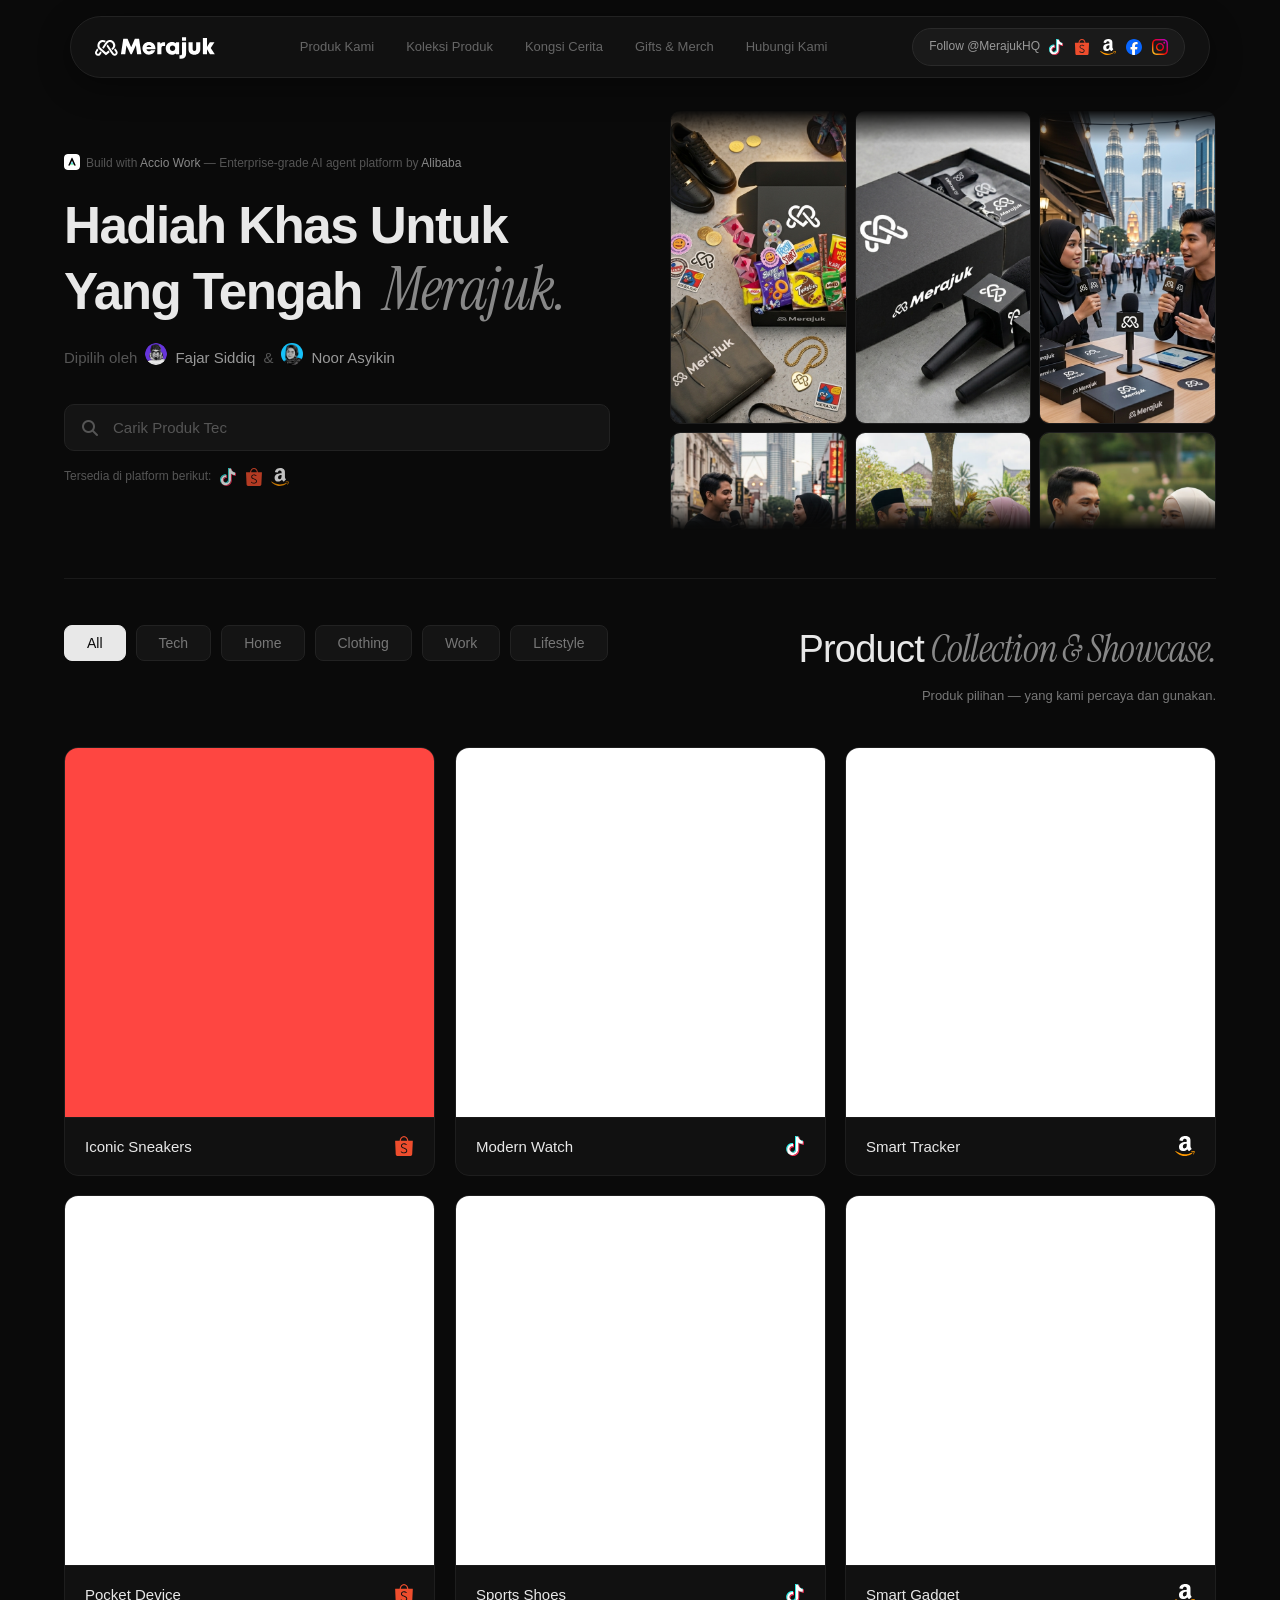
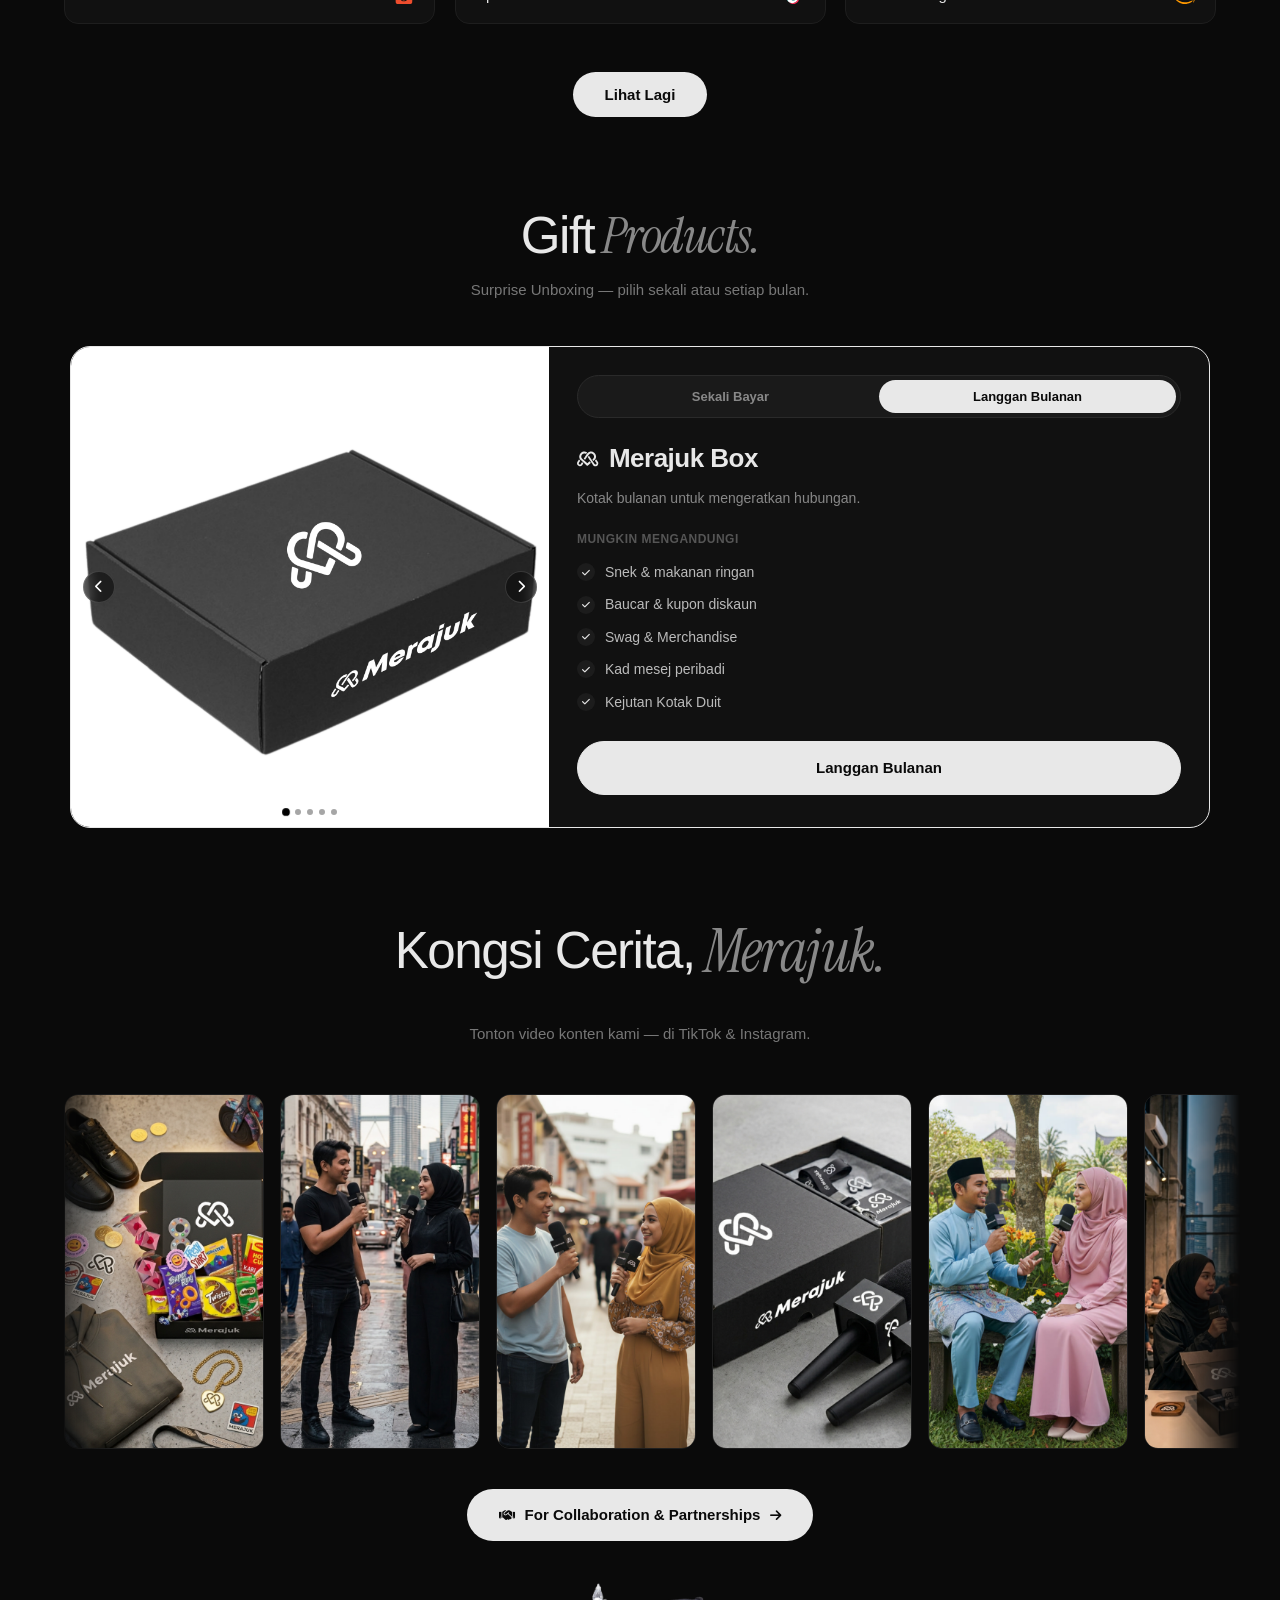
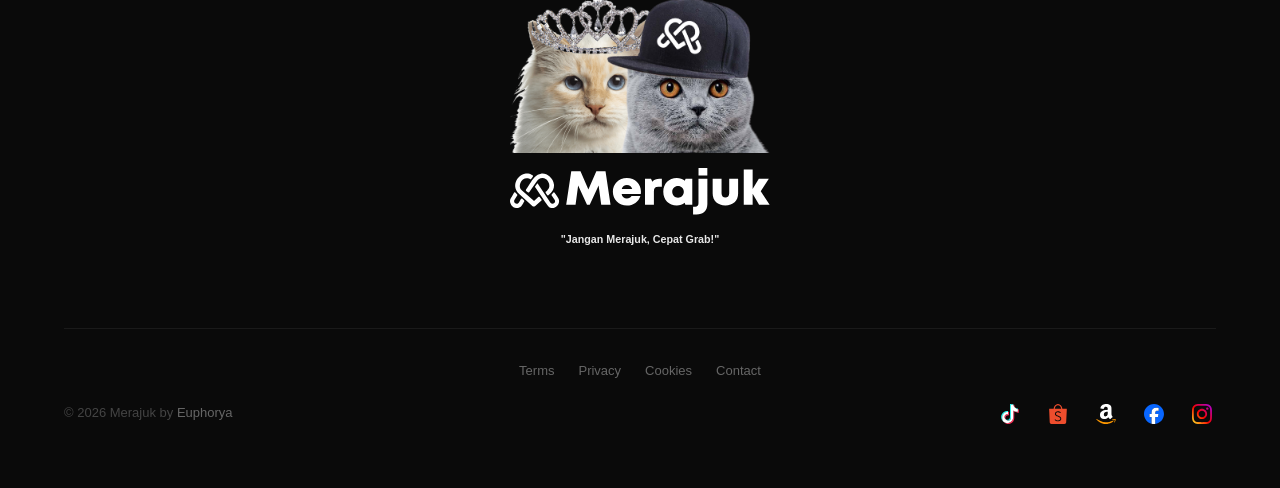
==== index.html @ fbba238b "image sliders" ====
<!DOCTYPE html>
<html lang="ms">
<head>
  <meta charset="UTF-8">
  <meta name="viewport" content="width=device-width, initial-scale=1.0">
  <link rel="stylesheet" href="https://cdnjs.cloudflare.com/ajax/libs/font-awesome/6.5.1/css/all.min.css" referrerpolicy="no-referrer">
  <link rel="preconnect" href="https://fonts.googleapis.com">
  <link rel="preconnect" href="https://fonts.gstatic.com" crossorigin>
  <link href="https://fonts.googleapis.com/css2?family=Instrument+Serif:ital@0;1&display=swap" rel="stylesheet">
  <link rel="shortcut icon" type="image/png" href="images/favicon.png"/>
  <title>Merajuk.com | Hadiah khas untuk yang tengah merajuk.</title>
  <meta name="title" content="Merajuk.com | Hadiah Emosi Untuk Hati yang Merajuk" />
  <meta name="description" content="Hadiah khas untuk yang tengah merajuk. Beberapa pautan ialah pautan afiliasi. Harga boleh berubah. Kami hanya kongsikan 30 produk yang digunakan, dipercayai dan benar-benar berbaloi." />
  <meta property="og:type" content="website" />
  <meta property="og:url" content="https://merajuk.com/" />
  <meta property="og:title" content="Merajuk.com | Hadiah khas untuk yang tengah merajuk." />
  <meta property="og:description" content="Hadiah khas untuk yang tengah merajuk. Beberapa pautan ialah pautan afiliasi. Harga boleh berubah. Kami hanya kongsikan 30 produk yang digunakan, dipercayai dan benar-benar berbaloi." />
  <meta property="og:image" content="https://i.ibb.co/1fMcZQwB/file-cover-11.png" />
  <meta property="twitter:card" content="summary_large_image" />
  <meta property="twitter:url" content="https://merajuk.com/" />
  <meta property="twitter:title" content="Merajuk.com | Hadiah khas untuk yang tengah merajuk." />
  <meta property="twitter:description" content="Hadiah khas untuk yang tengah merajuk. Beberapa pautan ialah pautan afiliasi. Harga boleh berubah. Kami hanya kongsikan 30 produk yang digunakan, dipercayai dan benar-benar berbaloi." />
  <meta property="twitter:image" content="https://i.ibb.co/1fMcZQwB/file-cover-11.png" />
  <link rel="canonical" href="https://merajuk.com/" />
  <meta name="robots" content="index, follow" />
  <meta name="author" content="Merajuk.com" />
  <meta name="keywords" content="hadiah merajuk, produk pilihan Malaysia, hadiah khas, afiliasi Malaysia, shopee Malaysia, amazon Malaysia" />
  <meta name="theme-color" content="#0a0a0a" />
  <meta property="og:locale" content="ms_MY" />
  <meta property="og:site_name" content="Merajuk.com" />
  <script type="application/ld+json">
  {"@context":"https://schema.org","@type":"WebSite","name":"Merajuk.com","url":"https://merajuk.com/","description":"Hadiah khas untuk yang tengah merajuk. Kami hanya kongsikan 30 produk yang digunakan, dipercayai dan benar-benar berbaloi.","inLanguage":"ms-MY","sameAs":["https://merajuk.com/tiktok"]}
  </script>

  <style>
    * { margin: 0; padding: 0; box-sizing: border-box; }

    body {
      font-family: -apple-system, BlinkMacSystemFont, 'Segoe UI', 'Helvetica Neue', Arial, sans-serif;
      background-color: #0a0a0a;
      color: #e8e8e8;
      line-height: 1.6;
    }

    @keyframes fadeInDown {
      from { opacity: 0; transform: translateY(-20px); }
      to   { opacity: 1; transform: translateY(0); }
    }
    @keyframes fadeInUp {
      from { opacity: 0; transform: translateY(24px); }
      to   { opacity: 1; transform: translateY(0); }
    }
    @keyframes fadeInLeft {
      from { opacity: 0; transform: translateX(-24px); }
      to   { opacity: 1; transform: translateX(0); }
    }
    @keyframes fadeInRight {
      from { opacity: 0; transform: translateX(24px); }
      to   { opacity: 1; transform: translateX(0); }
    }
    @keyframes cardPop {
      from { opacity: 0; transform: translateY(20px) scale(0.97); }
      to   { opacity: 1; transform: translateY(0) scale(1); }
    }

    /* ── NAVBAR ── */
    .navbar {
      position: sticky;
      top: 16px;
      z-index: 100;
      max-width: 1140px;
      margin: 0 auto;
      background: rgba(20,20,20,0.75);
      backdrop-filter: blur(16px);
      -webkit-backdrop-filter: blur(16px);
      border: 1px solid #222;
      border-radius: 999px;
      box-shadow: 0 8px 32px rgba(0,0,0,0.4);
      animation: fadeInDown 0.5s ease both;
      transition: border-radius 0.2s;
    }

    .navbar:has(.nav-mobile-menu.open) {
      border-radius: 28px;
    }

    .navbar-inner {
      max-width: 1200px;
      margin: 0 auto;
      padding: 0 24px;
      height: 60px;
      display: flex;
      align-items: center;
      justify-content: space-between;
      gap: 32px;
    }

    .nav-logo { display: flex; align-items: center; flex-shrink: 0; }

    .nav-links {
      display: flex;
      align-items: center;
      gap: 4px;
      flex: 1;
      justify-content: center;
    }

    .nav-link {
      font-size: 13px;
      color: #666;
      text-decoration: none;
      padding: 6px 14px;
      border-radius: 6px;
      transition: color 0.2s, background 0.2s;
      white-space: nowrap;
    }

    .nav-link:hover { color: #e8e8e8; background: #181818; }
    .nav-link.active { color: #e8e8e8; background: #1e1e1e; }

    .nav-mobile-toggle {
      display: none;
      background: transparent;
      border: none;
      color: #888;
      font-size: 18px;
      padding: 8px;
      cursor: pointer;
      border-radius: 6px;
    }

    .nav-tiktok-btn {
      display: flex;
      align-items: center;
      gap: 8px;
      flex-shrink: 0;
      padding: 8px 16px;
      background: #1a1a1a;
      border: 1px solid #2a2a2a;
      border-radius: 999px;
      text-decoration: none;
      transition: background 0.2s, border-color 0.2s, transform 0.2s;
    }

    .nav-tiktok-btn:hover {
      background: #232323;
      border-color: #3a3a3a;
      transform: translateY(-1px);
    }

    .nav-tiktok-btn span {
      font-size: 12px;
      color: #999;
      white-space: nowrap;
    }

    .nav-tiktok-btn svg { flex-shrink: 0; }

    .nav-social-icons { display: flex; align-items: center; gap: 10px; }
    .nav-social-icons a { display: flex; align-items: center; justify-content: center; color: #999; transition: opacity 0.2s; }
    .nav-social-icons a:hover { opacity: 0.7; }
    .nav-social-icons svg { width: 16px; height: 16px; flex-shrink: 0; }

    .nav-mobile-menu {
      display: none;
      flex-direction: column;
      padding: 8px 16px 16px;
      border-top: 1px solid #262626;
      gap: 2px;
      background: rgba(14,14,14,0.97);
    }

    .nav-mobile-menu.open {
      display: flex;
      border-bottom-left-radius: 24px;
      border-bottom-right-radius: 24px;
    }

    .nav-mobile-link {
      font-size: 15px;
      color: #aaa;
      text-decoration: none;
      padding: 10px 12px;
      border-radius: 6px;
      transition: color 0.2s, background 0.2s;
    }

    .nav-mobile-link:hover { color: #fff; background: #1c1c1c; }

    .nav-mobile-tiktok-btn {
      display: flex;
      align-items: center;
      justify-content: center;
      gap: 14px;
      margin-top: 8px;
      padding: 12px 16px;
      background: #1e1e1e;
      border: 1px solid #2e2e2e;
      border-radius: 10px;
      text-decoration: none;
      transition: background 0.2s, border-color 0.2s;
      flex-wrap: wrap;
    }

    .nav-mobile-tiktok-btn:hover { background: #262626; border-color: #3a3a3a; }

    .nav-mobile-tiktok-btn span {
      font-size: 14px;
      font-weight: 500;
      color: #fff;
    }

    /* ── HERO ── */
    .hero {
      max-width: 1200px;
      margin: 0 auto;
      padding: 48px 24px 48px;
      display: grid;
      grid-template-columns: 1fr 1fr;
      gap: 60px;
      align-items: center;
      min-height: auto;
    }

    .hero-left {
      animation: fadeInUp 0.7s 0.1s ease both;
    }

    .hero-eyebrow {
      display: flex;
      align-items: center;
      gap: 8px;
      font-size: 12px;
      color: #555;
      margin-bottom: 24px;
    }

    .eyebrow-line1, .eyebrow-line2 { display: inline; }
    .eyebrow-dash { display: inline; }
    .eyebrow-icon-link {
      display: inline-flex;
      align-items: center;
      vertical-align: middle;
      margin-right: 6px;
      transform: translateY(-1px);
    }

    .hero-title {
      font-size: clamp(32px, 4vw, 56px);
      font-weight: 700;
      line-height: 1.15;
      letter-spacing: -0.03em;
      color: #e8e8e8;
      margin-bottom: 20px;
    }

    .hero-accent {
      color: #888;
      font-family: 'Instrument Serif', serif;
      font-style: italic;
      font-weight: 400;
      font-size: 1.15em;
      display: inline-block;
      margin-left: 0.15em;
    }

    .hero-sub {
      font-size: 15px;
      color: #555;
      margin-bottom: 32px;
      line-height: 1.6;
    }

    .hero-founder {
      display: flex;
      align-items: center;
      flex-wrap: wrap;
      gap: 8px;
    }

    .founder-avatar {
      width: 22px;
      height: 22px;
      border-radius: 50%;
      object-fit: cover;
      flex-shrink: 0;
    }

    .founder-name {
      color: #999;
      font-weight: 500;
      text-decoration: none;
      transition: color 0.2s;
    }

    .founder-name:hover { color: #e8e8e8; }

    .hero-sub-accent {
      font-family: 'Instrument Serif', serif;
      font-style: italic;
      font-size: 1.25em;
      color: #777;
    }

    /* ── SEARCH (in hero) ── */
    .search-form {
      display: flex;
      align-items: center;
      position: relative;
      margin-bottom: 16px;
    }

    .search-icon {
      position: absolute;
      left: 18px;
      color: #555;
      font-size: 16px;
      pointer-events: none;
    }

    #searchInput {
      flex: 1;
      width: 100%;
      padding: 14px 18px 14px 48px;
      border: 1px solid #222;
      border-radius: 10px;
      font-size: 15px;
      background-color: #141414;
      color: #e8e8e8;
      transition: border-color 0.2s, box-shadow 0.2s;
    }

    #searchInput::placeholder { color: #555; }

    #searchInput:focus {
      outline: none;
      border-color: #444;
      box-shadow: 0 0 0 3px rgba(255,255,255,0.05);
    }

    #clearSearch {
      position: absolute;
      right: 12px;
      padding: 8px;
      background: transparent;
      color: #555;
      border: none;
      border-radius: 50%;
      cursor: pointer;
      transition: all 0.2s;
      display: flex;
      align-items: center;
      justify-content: center;
      width: 32px;
      height: 32px;
    }

    #clearSearch:hover { background: #1f1f1f; color: #e8e8e8; }

    /* ── SUB BAR (platform icons) ── */
    .sub-bar {
      display: flex;
      align-items: center;
    }

    .sub-bar-right {
      display: flex;
      align-items: center;
      gap: 8px;
      font-size: 12px;
      color: #555;
    }

    .sub-icon {
      display: flex;
      align-items: center;
      justify-content: center;
      width: 18px;
      height: 18px;
      opacity: 0.75;
      transition: opacity 0.2s;
      flex-shrink: 0;
    }

    .sub-icon svg { width: 18px; height: 18px; }
    .sub-icon:hover { opacity: 1; }

    /* ── VIDEO GRID (auto-scrolling marquee) ── */
    .hero-right {
      animation: fadeInUp 0.7s 0.25s ease both;
      height: 420px;
      overflow: hidden;
      -webkit-mask-image: linear-gradient(to bottom, transparent 0%, black 8%, black 92%, transparent 100%);
      mask-image: linear-gradient(to bottom, transparent 0%, black 8%, black 92%, transparent 100%);
    }

    .video-grid {
      display: grid;
      grid-template-columns: repeat(3, 1fr);
      gap: 8px;
      height: 100%;
    }

    .video-col {
      display: flex;
      flex-direction: column;
      gap: 8px;
      animation: scrollUp 26s linear infinite;
    }

    .video-col.reverse {
      animation-name: scrollDown;
    }

    .video-col:hover { animation-play-state: paused; }

    @keyframes scrollUp {
      from { transform: translateY(0); }
      to   { transform: translateY(-50%); }
    }

    @keyframes scrollDown {
      from { transform: translateY(-50%); }
      to   { transform: translateY(0); }
    }

    .video-cell {
      aspect-ratio: 9 / 16;
      border-radius: 10px;
      overflow: hidden;
      background: #111;
      border: 1px solid #1e1e1e;
      flex-shrink: 0;
    }

    .video-cell iframe {
      width: 100%;
      height: 100%;
      border: none;
      display: block;
    }

    .video-placeholder {
      width: 100%;
      height: 100%;
      display: flex;
      flex-direction: column;
      align-items: center;
      justify-content: center;
      gap: 8px;
      color: #333;
      font-size: 11px;
    }

    .video-placeholder i { font-size: 20px; color: #2a2a2a; }
    .video-placeholder img { width: 100%; height: 100%; object-fit: cover; }

    /* ── CONTAINER (products section) ── */
    .container {
      max-width: 1200px;
      margin: 0 auto;
      padding: 0 24px 60px;
    }

    .categories {
      display: flex;
      align-items: flex-start;
      justify-content: space-between;
      gap: 10px;
      flex-wrap: nowrap;
      margin-bottom: 32px;
      padding-bottom: 8px;
      animation: fadeInDown 0.6s 0.2s ease both;
      border-top: 1px solid #1a1a1a;
      padding-top: 40px;
    }

    .categories-left {
      display: flex;
      gap: 10px;
      flex-wrap: nowrap;
      overflow-x: auto;
      -webkit-overflow-scrolling: touch;
      scrollbar-width: none;
      align-items: center;
      padding-top: 6px;
    }

    .categories-right {
      flex-shrink: 0;
      text-align: right;
    }

    .categories-label {
      flex-shrink: 0;
      display: inline-flex;
      align-items: baseline;
      font-size: clamp(26px, 3vw, 38px);
      font-weight: 700;
      letter-spacing: -0.02em;
      text-transform: none;
      color: #e8e8e8;
      white-space: nowrap;
    }

    .categories-label .section-icon { margin-right: 12px; }

    .categories-desc {
      font-size: 13px;
      color: #777;
      margin-top: 6px;
      white-space: nowrap;
    }

    .section-icon {
      width: 30px;
      height: auto;
      flex-shrink: 0;
    }

    @media (max-width: 640px) {
      .categories { flex-wrap: wrap; }
      .categories-right { order: -1; width: 100%; margin-bottom: 12px; text-align: center; }
      .categories-label { justify-content: center; width: 100%; font-size: clamp(20px, 6.5vw, 30px); }
      .categories-desc { white-space: normal; }
    }

    .categories::-webkit-scrollbar { display: none; }

    .category-btn {
      padding: 9px 22px;
      background-color: #141414;
      color: #777;
      border: 1px solid #222;
      border-radius: 8px;
      font-size: 14px;
      font-weight: 500;
      cursor: pointer;
      transition: all 0.2s;
      white-space: nowrap;
      flex-shrink: 0;
    }

    .category-btn:hover { background: #1c1c1c; border-color: #444; color: #e8e8e8; }

    .category-btn.active {
      background-color: #e8e8e8;
      color: #0a0a0a;
      border-color: #e8e8e8;
    }

    .products-section { margin-top: 0; }

    .featured-products {
      display: grid;
      grid-template-columns: repeat(3, 1fr);
      gap: 20px;
      margin-bottom: 40px;
    }

    .product-card {
      background-color: #111;
      border: 1px solid #1e1e1e;
      border-radius: 14px;
      overflow: hidden;
      transition: transform 0.3s ease, border-color 0.3s ease, box-shadow 0.3s ease;
      cursor: pointer;
      display: flex;
      flex-direction: column;
      opacity: 0;
    }

    .product-card.visible { animation: cardPop 0.45s ease forwards; }

    .product-card:hover {
      transform: translateY(-6px);
      border-color: #333;
      box-shadow: 0 12px 40px rgba(0,0,0,0.5);
    }

    .product-card a {
      text-decoration: none;
      color: inherit;
      display: flex;
      flex-direction: column;
      height: 100%;
    }

    .product-image {
      width: 100%;
      aspect-ratio: 1 / 1;
      background: linear-gradient(135deg, #161616, #1a1a1a);
      display: flex;
      align-items: center;
      justify-content: center;
      font-size: 14px;
      color: #444;
      overflow: hidden;
    }

    .product-image img {
      width: 100%;
      height: 100%;
      object-fit: cover;
      transition: transform 0.4s ease;
    }

    .product-card:hover .product-image img { transform: scale(1.04); }

    .product-info {
      padding: 18px 20px;
      display: flex;
      justify-content: space-between;
      align-items: center;
      margin-top: auto;
      border-top: 1px solid #1a1a1a;
      gap: 12px;
    }

    .product-title {
      font-size: 15px;
      font-weight: 500;
      color: #e8e8e8;
      line-height: 1.4;
      flex: 1;
      min-width: 0;
      white-space: nowrap;
      overflow: hidden;
      text-overflow: ellipsis;
    }

    .product-platform {
      flex-shrink: 0;
      width: 20px;
      height: 20px;
      display: flex;
      align-items: center;
      justify-content: center;
    }

    .product-platform svg { width: 100%; height: 100%; }

    .show-more-container {
      text-align: center;
      margin-top: 48px;
      margin-bottom: 60px;
      animation: fadeInUp 0.5s 0.3s ease both;
    }

    .show-more-btn {
      display: inline-flex;
      align-items: center;
      gap: 10px;
      padding: 14px 32px;
      background: #e8e8e8;
      color: #0a0a0a;
      border: none;
      border-radius: 999px;
      font-size: 15px;
      font-weight: 600;
      cursor: pointer;
      transition: transform 0.2s ease, background 0.2s ease;
    }

    .show-more-btn:hover { transform: translateY(-2px); background: #fff; }

    .show-more-container h6 {
      margin-top: 4px;
      font-size: 13px;
      color: #444;
      font-weight: 400;
      letter-spacing: 0.03em;
    }

    .tagline-logo { margin-top: 4px; margin-bottom: 4px; opacity: 1; }

    .tagline-mascot {
      width: 260px;
      max-width: 60vw;
      height: auto;
      margin: 40px auto 8px;
      display: block;
    }

    /* ── MERAJUK PRODUCTS PRICING SECTION ── */
    .pricing-section {
      margin-top: 90px;
      text-align: center;
      animation: fadeInUp 0.6s ease both;
    }

    .pricing-section-title {
      display: inline-flex;
      align-items: baseline;
      font-size: clamp(34px, 4vw, 52px);
      font-weight: 700;
      letter-spacing: -0.03em;
      line-height: 1.15;
      color: #e8e8e8;
      margin-bottom: 12px;
    }

    .pricing-section-title .section-icon {
      width: 0.95em;
      margin-right: 14px;
    }

    .pricing-section-sub {
      font-size: 15px;
      color: #777;
      max-width: 480px;
      margin: 0 auto 44px;
    }

    .pricing-grid {
      display: grid;
      grid-template-columns: 1fr;
      max-width: 1140px;
      margin: 0 auto;
      text-align: left;
    }

    .pricing-card {
      background: #111;
      border: 1px solid #222;
      border-radius: 20px;
      overflow: hidden;
      display: flex;
      flex-direction: row;
      transition: border-color 0.25s ease, transform 0.25s ease;
    }

    .pricing-card:hover { border-color: #333; transform: translateY(-4px); }

    .pricing-card.featured { border-color: #e8e8e8; }

    .pricing-slider {
      position: relative;
      flex: 0 0 42%;
      aspect-ratio: 1 / 1;
      align-self: flex-start;
      overflow: hidden;
      background: #0a0a0a;
    }

    .pricing-slider-track {
      display: flex;
      width: 100%;
      height: 100%;
      transition: transform 0.5s cubic-bezier(0.65, 0, 0.35, 1);
    }

    .pricing-slider-track img {
      width: 100%;
      height: 100%;
      flex: 0 0 100%;
      object-fit: cover;
      display: block;
    }

    .pricing-slider-arrow {
      position: absolute;
      top: 50%;
      transform: translateY(-50%);
      width: 32px;
      height: 32px;
      border-radius: 50%;
      background: rgba(10,10,10,0.6);
      backdrop-filter: blur(6px);
      border: 1px solid rgba(255,255,255,0.15);
      color: #fff;
      display: flex;
      align-items: center;
      justify-content: center;
      cursor: pointer;
      font-size: 13px;
      z-index: 2;
      transition: background 0.2s ease;
    }

    .pricing-slider-arrow:hover { background: rgba(20,20,20,0.85); }
    .pricing-slider-arrow.prev { left: 12px; }
    .pricing-slider-arrow.next { right: 12px; }

    .pricing-slider-dots {
      position: absolute;
      bottom: 12px;
      left: 0;
      right: 0;
      display: flex;
      justify-content: center;
      gap: 6px;
      z-index: 2;
    }

    .pricing-slider-dot {
      width: 6px;
      height: 6px;
      border-radius: 50%;
      background: rgba(0,0,0,0.35);
      cursor: pointer;
      transition: background 0.2s ease, transform 0.2s ease;
    }

    .pricing-slider-dot.active { background: #000; transform: scale(1.3); }

    .pricing-body {
      padding: 28px 28px 32px;
      display: flex;
      flex-direction: column;
      flex: 1;
    }

    .pricing-badge {
      display: inline-block;
      align-self: flex-start;
      padding: 4px 12px;
      border-radius: 999px;
      background: #1c1c1c;
      border: 1px solid #2a2a2a;
      font-size: 11px;
      font-weight: 600;
      letter-spacing: 0.04em;
      text-transform: uppercase;
      color: #aaa;
      margin-bottom: 14px;
    }

    .pricing-card.featured .pricing-badge { background: #e8e8e8; color: #0a0a0a; border-color: #e8e8e8; }

    .pricing-plan-toggle {
      position: relative;
      display: inline-flex;
      background: #1a1a1a;
      border: 1px solid #2a2a2a;
      border-radius: 999px;
      padding: 4px;
      margin-bottom: 20px;
    }

    .pricing-plan-slider {
      position: absolute;
      top: 4px;
      left: 4px;
      width: calc(50% - 4px);
      height: calc(100% - 8px);
      background: #e8e8e8;
      border-radius: 999px;
      transition: transform 0.3s cubic-bezier(0.65, 0, 0.35, 1);
      z-index: 0;
    }

    .pricing-plan-toggle[data-active="bulanan"] .pricing-plan-slider {
      transform: translateX(100%);
    }

    .pricing-plan-btn {
      position: relative;
      z-index: 1;
      flex: 1;
      padding: 9px 18px;
      border-radius: 999px;
      border: none;
      background: transparent;
      color: #888;
      font-size: 13px;
      font-weight: 600;
      cursor: pointer;
      white-space: nowrap;
      appearance: none;
      outline: none;
      font-family: inherit;
      transition: color 0.2s ease;
    }

    .pricing-plan-btn:hover { color: #ccc; }

    .pricing-plan-btn.active { color: #0a0a0a; }

    @media (max-width: 480px) {
      .pricing-plan-toggle { width: 100%; }
      .pricing-plan-btn { padding: 9px 12px; font-size: 12px; }
    }

    .pricing-title {
      display: flex;
      align-items: center;
      gap: 10px;
      font-size: 26px;
      font-weight: 700;
      letter-spacing: -0.02em;
      color: #e8e8e8;
      margin-bottom: 8px;
    }

    .pricing-title .section-icon {
      width: 22px;
    }

    .pricing-title .accent {
      color: #888;
      font-family: 'Instrument Serif', serif;
      font-style: italic;
      font-weight: 400;
    }

    .pricing-desc {
      font-size: 14px;
      color: #888;
      line-height: 1.6;
      margin-bottom: 20px;
    }

    .pricing-features-label {
      font-size: 12px;
      font-weight: 600;
      letter-spacing: 0.04em;
      text-transform: uppercase;
      color: #555;
      margin-bottom: 12px;
    }

    .pricing-features {
      list-style: none;
      display: flex;
      flex-direction: column;
      gap: 10px;
      margin-bottom: 28px;
    }

    .pricing-features li {
      display: flex;
      align-items: center;
      gap: 10px;
      font-size: 14px;
      color: #bbb;
    }

    .pricing-features li i {
      width: 18px;
      height: 18px;
      flex-shrink: 0;
      display: flex;
      align-items: center;
      justify-content: center;
      border-radius: 50%;
      background: #1c1c1c;
      color: #e8e8e8;
      font-size: 9px;
    }

    .pricing-cta {
      margin-top: auto;
      display: inline-flex;
      align-items: center;
      justify-content: center;
      gap: 8px;
      padding: 14px 28px;
      background: transparent;
      color: #e8e8e8;
      border: 1px solid #2a2a2a;
      border-radius: 999px;
      font-size: 15px;
      font-weight: 600;
      text-decoration: none;
      transition: transform 0.2s ease, background 0.2s ease, color 0.2s ease;
    }

    .pricing-card.featured .pricing-cta {
      background: #e8e8e8;
      color: #0a0a0a;
      border-color: #e8e8e8;
    }

    .pricing-cta:hover { transform: translateY(-2px); background: #e8e8e8; color: #0a0a0a; }

    @media (max-width: 768px) {
      .pricing-grid { max-width: 420px; }
      .pricing-card { flex-direction: column; }
      .pricing-slider { flex: none; width: 100%; aspect-ratio: 1 / 1; align-self: auto; }
    }

    /* ── TIKTOK CAROUSEL SECTION ── */
    .tiktok-section {
      margin-top: 90px;
      text-align: center;
      animation: fadeInUp 0.6s ease both;
    }

    .tiktok-section-title {
      display: inline-flex;
      align-items: center;
      font-size: clamp(32px, 4vw, 56px);
      font-weight: 700;
      letter-spacing: -0.03em;
      line-height: 1.15;
      color: #e8e8e8;
      margin-bottom: 36px;
    }

    .tiktok-section-title .section-icon {
      width: 0.95em;
      margin-right: 14px;
    }

    .tiktok-carousel-wrap {
      position: relative;
      margin: 0 -24px 36px;
      -webkit-mask-image: linear-gradient(to right, transparent 0%, black 6%, black 94%, transparent 100%);
      mask-image: linear-gradient(to right, transparent 0%, black 6%, black 94%, transparent 100%);
    }

    .tiktok-carousel {
      display: flex;
      gap: 16px;
      overflow-x: auto;
      padding: 4px 24px;
      scrollbar-width: none;
      cursor: grab;
      user-select: none;
    }

    .tiktok-carousel.dragging {
      cursor: grabbing;
    }

    .tiktok-carousel::-webkit-scrollbar { display: none; }

    .tiktok-card {
      position: relative;
      flex-shrink: 0;
      width: 200px;
      aspect-ratio: 9 / 16;
      border-radius: 14px;
      overflow: hidden;
      background: #111;
      border: 1px solid #1e1e1e;
      transition: transform 0.3s ease, border-color 0.3s ease;
    }

    .tiktok-card:hover { transform: translateY(-4px); border-color: #333; }

    .tiktok-card-img {
      width: 100%;
      height: 100%;
      display: flex;
      flex-direction: column;
      align-items: center;
      justify-content: center;
      gap: 8px;
      background: linear-gradient(160deg, #1a1a1a, #0d0d0d);
      color: #2a2a2a;
      font-size: 28px;
    }

    .tiktok-card-img span { font-size: 11px; color: #333; }
    .tiktok-card-img img { width: 100%; height: 100%; object-fit: cover; }

    .tiktok-card-label {
      position: absolute;
      left: 10px;
      bottom: 10px;
      right: 10px;
      background: rgba(0,0,0,0.75);
      color: #fff;
      font-size: 12px;
      font-weight: 600;
      padding: 8px 10px;
      border-radius: 6px;
      text-align: left;
      border-left: 2px solid #25F4EE;
    }

    .tiktok-follow-btn {
      display: inline-flex;
      align-items: center;
      gap: 10px;
      padding: 14px 32px;
      background: #e8e8e8;
      color: #0a0a0a;
      font-weight: 600;
      font-size: 15px;
      text-decoration: none;
      border-radius: 999px;
      transition: transform 0.2s ease, background 0.2s ease;
    }

    .tiktok-follow-btn:hover { transform: translateY(-2px); background: #fff; }
    .tiktok-follow-btn i { font-size: 13px; }
    .tiktok-follow-btn .fa-tiktok { font-size: 15px; }

    footer {
      margin-top: 80px;
      padding-top: 32px;
      border-top: 1px solid #1a1a1a;
      display: flex;
      flex-direction: column;
      gap: 18px;
      animation: fadeInUp 0.5s 0.4s ease both;
    }

    .footer-links { display: flex; justify-content: center; gap: 24px; flex-wrap: wrap; }
    .footer-links a { font-size: 13px; color: #666; text-decoration: none; transition: color 0.2s; }
    .footer-links a:hover { color: #e8e8e8; }

    .footer-bottom-row {
      display: flex;
      justify-content: space-between;
      align-items: center;
      flex-wrap: wrap;
      gap: 12px;
    }

    .footer-left { font-size: 13px; color: #444; }

    .footer-brand-link { color: #666; text-decoration: none; transition: color 0.2s; }
    .footer-brand-link:hover { color: #e8e8e8; }

    .footer-right { display: flex; gap: 20px; }

    .social-link {
      color: #555;
      text-decoration: none;
      transition: opacity 0.2s;
      display: flex;
      align-items: center;
      justify-content: center;
      width: 28px;
      height: 28px;
    }

    .social-link:hover { opacity: 0.7; }
    .social-svg { width: 20px; height: 20px; }

    .empty-msg {
      text-align: center;
      color: #444;
      grid-column: 1/-1;
      padding: 60px 0;
      font-size: 15px;
    }

    /* ── RESPONSIVE ── */
    @media (max-width: 1024px) {
      .navbar { margin: 0 16px; }
      .hero { grid-template-columns: 1fr; gap: 40px; padding: 48px 24px 40px; }
      .hero-title { font-size: clamp(32px, 6vw, 42px); }
      .hero-right { height: 360px; }
      .featured-products { grid-template-columns: repeat(2, 1fr); }
    }

    @media (max-width: 640px) {
      .navbar {
        position: fixed;
        top: 12px;
        left: 12px;
        right: 12px;
        margin: 0;
        max-width: none;
      }
      body { padding-top: 76px; }
      .navbar-inner { padding: 0 16px; height: 56px; }
      .nav-links { display: none; }
      .tiktok-section { margin-top: 60px; }
      .tiktok-section-title { margin-bottom: 24px; font-size: clamp(20px, 6.5vw, 30px); white-space: nowrap; }
      .tiktok-carousel-wrap { margin: 0 -16px 28px; }
      .tiktok-carousel { padding: 4px 16px; gap: 12px; }
      .tiktok-card { width: 150px; }
      .nav-mobile-toggle { display: flex; }
      .nav-tiktok-btn { display: none; }
      .hero { padding: 32px 16px 32px; gap: 28px; }
      .hero-right { height: 300px; }
      .video-grid { gap: 5px; }
      .video-col { gap: 5px; }
      .video-cell { border-radius: 7px; }
      .container { padding: 0 16px 40px; }
      #searchInput { font-size: 16px; }
      .categories { gap: 8px; }
      .category-btn { padding: 8px 16px; font-size: 13px; }
      .featured-products { grid-template-columns: repeat(2, 1fr); gap: 12px; }
      .product-info { padding: 12px 14px; }
      .product-title { font-size: 13px; }
      .product-platform { width: 18px; height: 18px; }
      footer { flex-direction: column; gap: 16px; text-align: center; padding-bottom: 72px; }
      .footer-bottom-row { flex-direction: column; justify-content: center; gap: 16px; }
      .footer-right { justify-content: center; }
      .tiktok-follow-btn { padding: 12px 20px; font-size: 13px; gap: 8px; white-space: nowrap; }
      .tiktok-follow-btn i { font-size: 11px; }
      .tiktok-follow-btn .fa-tiktok { font-size: 13px; }
      .pricing-section-sub { font-size: clamp(12px, 3.5vw, 15px); white-space: nowrap; }
      .hero-title { font-size: 36px; }
      .hero-eyebrow { margin-bottom: 18px; }
      .hero-sub { margin-bottom: 24px; }
      .hero-left { text-align: center; }
      .hero-eyebrow { justify-content: center; }
      .eyebrow-dash { display: none; }
      .eyebrow-text { display: flex; flex-direction: column; align-items: center; gap: 2px; }
      .eyebrow-line1 { display: block; text-align: center; }
      .eyebrow-line2 { display: block; }
      .eyebrow-icon-link { margin-right: 6px; transform: none; }
      .hero-founder { justify-content: center; flex-wrap: nowrap; font-size: 13px; gap: 6px; }
      .founder-avatar { width: 18px; height: 18px; }
      .sub-bar { justify-content: center; }
      .sub-bar-right { justify-content: center; }
    }

    @media (max-width: 380px) {
      .tiktok-follow-btn { padding: 11px 16px; font-size: 12px; gap: 6px; }
      .hero-title { font-size: 30px; }
      .hero-founder { font-size: 11px; gap: 4px; }
      .founder-avatar { width: 16px; height: 16px; }
    }
  </style>
</head>
<body>

  <!-- NAV BAR -->
  <nav class="navbar">
    <div class="navbar-inner">
      <a href="https://merajuk.com" class="nav-logo" aria-label="Merajuk Home">
        <svg width="120" height="27" viewBox="0 0 1383 308" fill="none" xmlns="http://www.w3.org/2000/svg"><path d="M534.811 232H485.179L471.435 129.429L424.095 232.509H409.587L362.501 129.683L348.757 232H298.871L325.85 53.8362H374.972L416.968 150.808L459.218 53.8362H508.086L534.811 232ZM696.58 162.007C696.58 166.334 696.325 170.406 695.816 174.733H593.754C596.808 190.513 606.734 198.658 621.751 198.658C632.695 198.658 642.112 193.822 646.439 185.677H693.78C684.108 216.983 656.111 236.581 621.751 236.581C578.737 236.581 547.177 205.275 547.177 163.28C547.177 121.284 578.483 90.2325 621.751 90.2325C666.037 90.2325 696.58 121.793 696.58 162.007ZM621.751 127.392C608.007 127.392 598.335 134.773 594.517 148.518H650.003C645.93 134.773 636.004 127.392 621.751 127.392ZM794.983 94.0503H807.709V137.319H789.129C772.586 137.319 765.459 144.7 765.459 162.262V232H718.118V94.5594H749.933L757.314 109.831C766.986 98.6317 778.694 94.0503 794.983 94.0503ZM934.227 94.5594H969.606V232H932.955L928.883 222.328C917.684 231.491 903.431 236.581 887.396 236.581C845.4 236.581 815.367 206.039 815.367 163.28C815.367 120.775 845.4 90.487 887.396 90.487C903.685 90.487 918.193 95.832 929.392 105.249L934.227 94.5594ZM893.759 194.84C911.575 194.84 924.556 181.351 924.556 163.28C924.556 145.463 911.575 132.228 893.759 132.228C875.942 132.228 862.962 145.463 862.962 163.28C862.962 181.351 875.942 194.84 893.759 194.84ZM1002.79 77.5065V37.2924H1049.62V77.5065H1002.79ZM973.776 284.431V242.69H985.483C996.682 242.69 1002.54 236.327 1002.54 224.619V94.5594H1049.88V228.437C1049.88 263.56 1028.24 284.431 991.592 284.431H973.776ZM1145.69 236.581C1105.22 236.581 1077.98 211.638 1077.98 173.206V94.5594H1125.32V171.17C1125.32 185.677 1133.21 194.077 1145.69 194.077C1158.41 194.077 1166.05 185.423 1166.05 171.17V94.5594H1213.39V173.206C1213.39 211.638 1186.41 236.581 1145.69 236.581ZM1381.06 232H1325.06L1290.7 173.97V232H1243.36V44.928H1290.7V148.518L1323.54 94.5594H1376.73L1333.72 160.225L1381.06 232Z" fill="white"/><path d="M74.71 216.663C71.7774 221.71 71.24 222.931 70.539 224.018C67.0982 229.381 63.9787 235.474 59.8661 240.34C53.5745 247.776 42.0954 251.001 32.6609 249.815C22.5488 248.542 13.2604 242.647 7.21411 234.533C-0.0764284 224.742 -2.76364 210.348 3.51043 199.389C7.44779 192.513 11.4611 185.678 15.4393 178.826C16.3098 177.324 17.2912 175.642 18.3135 173.895L22.0873 167.44C24.0735 164.291 26.5796 165.407 28.5658 167.954C32.5324 172.505 33.5839 173.743 37.79 177.698C40.5064 180.508 39.8404 180.824 38.123 183.575L35.757 187.273L24.1319 206.171C14.417 221.891 37.6848 236.274 47.3997 220.554L57.4534 203.829C59.3637 200.417 61.5193 197.257 64.224 199.535L73.7987 208.344C78.0282 211.534 75.7674 214.192 74.71 216.663Z" fill="white"/><path d="M222.588 176.53C220.456 179.62 219.779 180.677 221.817 183.616L223.582 186.397L237.135 205.534C247.708 220.402 225.807 236.134 215.234 221.266L150.653 124.871C148.526 121.95 146.406 117.148 143.064 121.95L135.16 132.459C131.836 137.77 133.005 137.951 135.902 142.034C148.012 159.764 189.343 221.57 192.766 226.226C196.493 231.291 199.957 237.097 204.315 241.625C210.981 248.553 222.46 250.972 231.643 249.178C241.487 247.256 250.22 240.824 255.624 232.418C262.143 222.277 263.826 207.894 256.95 197.49C252.633 190.965 248.24 184.486 243.888 177.984L238.046 169.888C235.248 165.845 233.653 163.584 229.429 168.544C229.429 168.544 223.786 174.801 222.588 176.53Z" fill="white"/><path d="M121.088 83.92L117.279 88.8096L112.127 94.8616C108.318 99.1495 107.704 96.4973 100.799 93.1091C100.665 93.0624 100.525 93.0098 100.391 92.9631C64.3467 80.3974 34.6004 133.254 63.8736 156.726L123.693 208.876L127.578 212.258L130.739 209.355L150.32 191.374C151.862 189.942 155.005 187.991 157.774 191.076L166.724 202.993C169.096 205.657 169.405 208.408 165.929 211.066L134.384 238.663C128.53 242.746 124.581 243.43 118.593 238.663L50.2856 176.436C43.3105 170.659 37.3285 163.625 33.2802 155.499C27.5669 144.026 26.1298 130.882 28.8287 118.381C31.4634 106.183 37.79 94.8616 46.4826 85.9412C55.181 77.015 66.3797 70.4313 78.6416 67.9135C90.699 65.4366 105.298 66.7627 116.549 73.5625C117.308 74.024 120.264 76.0803 120.264 76.0803C123.834 79.0713 123.559 80.7537 121.088 83.92Z" fill="white"/><path d="M203.989 181.262C214.376 172.809 223.419 164.665 229.214 152.228C233.046 144.003 235.038 133.505 233.91 124.503C231.79 107.579 223.395 92.6828 210.684 81.7412C198.13 70.9339 181.516 64.8292 164.902 67.2068C139.653 70.8287 124.599 91.088 111.642 110.909C103.797 122.908 93.7487 138.243 85.3949 151.013C83.3328 154.29 83.5197 156.311 85.9908 158.73L94.4497 165.98C99.643 170.075 102.476 165.413 103.925 163.462L105.759 160.891C117.04 142.934 128.998 127.161 141.756 109.075C149.608 97.9463 158.925 90.1183 173.349 90.7725C185.529 91.3217 194.689 97.9462 201.518 106.948C208.09 115.618 209.743 127.377 209.112 136.035C208.399 145.837 202.663 151.317 195.84 158.701C194.671 159.968 193.193 161.207 191.815 162.264C188.596 164.881 187.731 165.606 191.16 170.671L197.645 180.251C200.688 184.276 202.458 182.08 203.989 181.262Z" fill="white"/></svg>
      </a>
      <nav class="nav-links" aria-label="Navigasi">
        <a href="#merajuk-products" class="nav-link" onclick="smoothNav('merajuk-products', event)">Produk Kami</a>
        <a href="#products" class="nav-link" onclick="smoothNav('products', event)">Koleksi Produk</a>
        <a href="#cerita" class="nav-link" onclick="smoothNav('cerita', event)">Kongsi Cerita</a>
        <a href="corporate.html" class="nav-link">Gifts & Merch</a>
        <a href="contact.html" class="nav-link">Hubungi Kami</a>
      </nav>
      <div class="nav-tiktok-btn">
        <span>Follow @MerajukHQ</span>
        <div class="nav-social-icons">
          <a href="https://merajuk.com/tiktok" target="_blank" rel="noopener noreferrer" aria-label="TikTok @MerajukHQ">
            <svg viewBox="0 0 346 392" fill="none" xmlns="http://www.w3.org/2000/svg"><path d="M134.652 154.464V138.819C129.33 138.05 124.008 137.729 118.686 137.665C53.2194 137.665 0 190.884 0 256.351C0 295.079 18.9153 331.371 50.6546 353.556C30.9057 332.333 19.1718 303.928 19.1718 272.701C19.0436 208.453 70.4035 155.939 134.652 154.464Z" fill="#25F4EE"/><path d="M137.409 327.331C166.583 327.331 190.756 303.735 191.846 274.817L192.103 16.7353H238.91L238.846 16.3505C237.82 10.9645 237.307 5.45018 237.307 0H172.867L172.739 258.467C171.713 288.347 146.642 311.686 116.826 310.66C108.683 310.404 100.732 308.288 93.4867 304.441C103.361 318.034 119.391 327.331 137.409 327.331Z" fill="#25F4EE"/><path d="M327.075 104.836V89.7036C309.699 89.7036 292.707 84.6382 278.216 75.1484C290.783 89.5754 307.775 100.668 327.075 104.836Z" fill="#25F4EE"/><path d="M278.216 75.1483C263.981 58.8619 256.159 37.9589 256.159 16.2864H238.59C243.142 40.9084 258.018 62.0038 278.216 75.1483Z" fill="#FE2C55"/><path d="M118.622 201.657C88.7418 201.657 64.0557 226.471 64.0557 256.351C64.0557 277.19 76.2384 295.272 93.4866 304.312C75.9819 280.075 81.4321 246.284 105.605 228.715C114.839 222.047 125.995 218.456 137.409 218.456C142.859 218.456 148.245 219.29 153.439 220.957V155.234C148.117 154.465 142.795 154.08 137.409 154.08C136.447 154.08 135.549 154.144 134.587 154.144H134.331L134.203 204.029C129.201 202.426 123.944 201.657 118.622 201.657Z" fill="#FE2C55"/><path d="M327.075 104.066L326.754 104.002V153.823C294.502 153.759 263.084 143.564 236.923 124.649V256.415C236.987 321.689 184.152 374.716 118.814 374.78C118.75 374.78 118.686 374.78 118.558 374.78C93.2303 374.78 69.8265 367.15 50.5265 353.62C72.9043 377.794 104.387 391.515 137.345 391.451C202.811 391.451 256.094 338.232 256.094 272.765V141.705C282.255 160.492 313.61 170.623 345.798 170.559V106.054C339.578 106.054 333.295 105.349 327.075 104.066Z" fill="#FE2C55"/><path d="M237.371 256.415V125.29C263.532 144.077 294.887 154.208 327.075 154.144V104.002C308.096 99.8987 290.911 89.7678 278.216 75.0844C257.633 61.6833 243.399 40.3956 238.846 16.2224H191.654L191.59 274.817C190.564 304.697 165.493 328.037 135.613 327.011C118.814 326.434 103.297 318.098 93.5508 304.441C67.0052 290.591 56.8101 257.826 70.66 231.28C80.0215 213.391 98.488 202.234 118.686 202.234C124.136 202.234 129.522 203.067 134.716 204.735V154.144C70.5318 155.619 18.7871 208.261 18.7871 272.766C18.7871 302.774 30.1363 331.692 50.6546 353.621C70.5959 367.663 94.3202 375.165 118.686 375.165C184.088 375.101 237.371 321.881 237.371 256.415Z" fill="white"/></svg>
          </a>
          <a href="https://merajuk.com/shopee" target="_blank" rel="noopener noreferrer" aria-label="Shopee">
            <svg viewBox="0 0 364 411" fill="none" xmlns="http://www.w3.org/2000/svg"><path d="M248.174 307.015C245.891 326.659 233.982 342.563 215.539 350.426C205.205 354.783 191.403 357.171 180.333 356.461C163.302 355.751 147.336 351.532 132.434 344.039C127.279 341.202 119.335 335.882 113.275 330.915C111.78 329.495 111.53 328.785 112.614 327.317C113.09 326.456 114.154 324.88 116.336 321.69C119.662 316.987 120.018 316.365 120.372 315.762C121.436 314.236 123.057 314.097 124.751 315.303C124.983 315.539 124.983 315.539 125.112 315.654C125.337 315.901 125.337 315.901 125.945 316.364C126.572 316.845 127.027 317.074 127.139 317.345C143.108 329.846 161.696 336.943 180.461 337.653C206.508 337.301 225.226 325.59 228.675 307.492C232.225 287.795 216.702 270.6 186.346 261.012C176.782 258.175 152.715 248.562 148.272 245.888C127.467 233.702 117.702 217.707 119.121 197.871C121.251 170.458 146.718 150.055 178.904 149.876C193.191 149.876 207.592 152.854 221.254 158.602C226.182 160.698 234.976 165.462 237.901 167.739C239.656 169.04 240.03 170.458 238.948 172.047C238.588 173.017 237.529 174.461 235.7 177.556C233.033 181.623 232.934 181.792 232.45 182.687C231.5 184.18 230.143 184.299 228.336 183.23C213.733 173.299 197.262 168.329 179.266 167.974C156.913 168.329 140.106 181.652 139.024 199.908C138.801 216.307 151.049 228.253 177.572 237.249C231.517 254.629 252.095 274.933 248.174 307.015ZM181.655 24.0227C216.704 24.0227 245.337 57.2778 246.755 98.9669H116.639C117.891 57.2778 146.608 24.0227 181.655 24.0227ZM363.312 106.865C363.312 102.515 359.944 98.9669 355.647 98.9669H355.366H271.254C269.126 43.9636 229.781 0 181.655 0C133.5 0 94.2576 43.9636 92.1587 98.9669H7.69363C3.45755 99.0631 0.0961714 102.533 0.0961714 106.865C0.0961714 107.115 0.0961714 107.225 0.0961714 107.476H0L11.9969 372.781C11.9969 373.498 12.1373 374.222 12.1373 375.084C12.1373 375.252 12.1602 375.304 12.1602 375.62V376.026L12.2487 376.166C14.0546 394.663 27.4177 409.409 45.6809 410.131V410.272H313.598C313.738 410.272 313.821 410.272 313.96 410.272C314.167 410.272 314.167 410.272 314.32 410.272H314.875V410.131C333.398 409.681 348.564 394.663 350.01 375.963L350.091 375.62C350.091 375.444 350.091 375.254 350.091 375.084C350.091 374.544 350.231 374.2 350.231 373.639L363.312 107.225C363.312 107.128 363.312 106.977 363.312 106.865Z" fill="#EE4D2D"/></svg>
          </a>
          <a href="https://merajuk.com/amazon" target="_blank" rel="noopener noreferrer" aria-label="Amazon">
            <svg viewBox="0 0 427 440" fill="none" xmlns="http://www.w3.org/2000/svg"><path d="M374.404 362.106C192.847 448.512 80.171 376.219 8.04337 332.309C3.58014 329.542 -4.00579 332.956 2.57604 340.516C26.6054 369.652 105.354 439.879 208.145 439.879C311.006 439.879 372.199 383.753 379.854 373.962C387.457 364.254 382.087 358.899 374.402 362.106H374.404ZM425.394 333.947C420.518 327.598 395.747 326.414 380.158 328.329C364.544 330.189 341.108 339.731 343.146 345.461C344.191 347.607 346.326 346.644 357.052 345.68C367.807 344.607 397.937 340.804 404.215 349.011C410.522 357.275 394.605 396.642 391.698 402.991C388.889 409.34 392.771 410.977 398.047 406.749C403.25 402.522 412.67 391.575 418.992 376.084C425.27 360.509 429.1 338.781 425.394 333.947Z" fill="#FF9900"/><path fill-rule="evenodd" clip-rule="evenodd" d="M252.327 185.796C252.327 208.467 252.9 227.374 241.441 247.508C232.192 263.879 217.541 273.946 201.172 273.946C178.826 273.946 165.813 256.921 165.813 231.795C165.813 182.194 210.255 173.191 252.327 173.191V185.796ZM311.012 327.639C307.164 331.076 301.599 331.323 297.261 329.03C277.945 312.988 274.507 305.54 263.867 290.234C231.947 322.81 209.356 332.549 167.942 332.549C118.996 332.549 80.8542 302.347 80.8542 241.861C80.8542 194.636 106.474 162.469 142.894 146.755C174.489 132.839 218.605 130.384 252.327 126.539V119.008C252.327 105.175 253.39 88.8056 245.288 76.8565C238.166 66.1341 224.58 61.714 212.629 61.714C190.449 61.714 170.642 73.0903 165.813 96.6624C164.829 101.902 160.984 107.059 155.746 107.304L99.2696 101.248C94.5234 100.182 89.2856 96.3364 90.595 89.0506C103.609 20.6271 165.402 0 220.731 0C249.051 0 286.045 7.53073 308.391 28.9756C336.711 55.4116 334.009 90.6879 334.009 129.075V219.763C334.009 247.018 345.304 258.967 355.944 273.701C359.708 278.939 360.528 285.243 355.78 289.17C343.912 299.072 322.795 317.49 311.174 327.803L311.01 327.639" fill="white"/></svg>
          </a>
          <a href="https://merajuk.com/facebook" target="_blank" rel="noopener noreferrer" aria-label="Facebook">
            <svg viewBox="0 0 666.66668 666.66717" xmlns="http://www.w3.org/2000/svg"><g transform="matrix(1.3333333,0,0,-1.3333333,-133.33333,799.99999)"><g><g><path d="m 0,0 c 0,138.071 -111.929,250 -250,250 -138.071,0 -250,-111.929 -250,-250 0,-117.245 80.715,-215.622 189.606,-242.638 v 166.242 h -51.552 V 0 h 51.552 v 32.919 c 0,85.092 38.508,124.532 122.048,124.532 15.838,0 43.167,-3.105 54.347,-6.211 V 81.986 c -5.901,0.621 -16.149,0.932 -28.882,0.932 -40.993,0 -56.832,-15.528 -56.832,-55.9 V 0 h 81.659 l -14.028,-76.396 h -67.631 V -248.169 C -95.927,-233.218 0,-127.818 0,0" style="fill:#0866ff;fill-opacity:1;fill-rule:nonzero;stroke:none" transform="translate(600,350)"/><path d="M 0,0 14.029,76.396 H -67.63 v 27.019 c 0,40.372 15.838,55.899 56.831,55.899 12.733,0 22.981,-0.31 28.882,-0.931 v 69.253 c -11.18,3.106 -38.509,6.212 -54.347,6.212 -83.539,0 -122.048,-39.441 -122.048,-124.533 V 76.396 h -51.552 V 0 h 51.552 v -166.242 c 19.343,-4.798 39.568,-7.362 60.394,-7.362 10.254,0 20.358,0.632 30.288,1.831 L -67.63,0 Z" style="fill:#ffffff;fill-opacity:1;fill-rule:nonzero;stroke:none" transform="translate(447.9175,273.6036)"/></g></g></g></svg>
          </a>
          <a href="https://merajuk.com/instagram" target="_blank" rel="noopener noreferrer" aria-label="Instagram">
            <svg viewBox="0 0 534 534" xmlns="http://www.w3.org/2000/svg"><path d="M441.028 124.329C441.028 106.604 426.662 92.2913 409.003 92.2913C391.343 92.2913 376.965 106.604 376.965 124.329C376.965 141.989 391.343 156.301 409.003 156.301C426.662 156.301 441.028 141.989 441.028 124.329Z" fill="url(#navpaint0)"/><path d="M483.701 374.409C482.515 400.412 478.166 414.539 474.556 423.922C469.705 436.363 463.92 445.259 454.537 454.589C445.259 463.92 436.363 469.692 423.922 474.489C414.539 478.153 400.359 482.515 374.357 483.754C346.247 484.993 337.918 485.257 266.634 485.257C195.416 485.257 187.02 484.993 158.91 483.754C132.909 482.515 118.794 478.153 109.41 474.489C96.9037 469.692 88.0743 463.92 78.7437 454.589C69.3469 445.259 63.5617 436.363 58.7778 423.922C55.1661 414.539 50.7519 400.412 49.631 374.409C48.2611 346.299 48.0101 337.838 48.0101 266.699C48.0101 195.415 48.2611 187.02 49.631 158.909C50.7519 132.908 55.1661 118.794 58.7778 109.331C63.5617 96.9034 69.3469 88.0601 78.7437 78.7295C88.0743 69.4128 96.9037 63.6266 109.41 58.7775C118.794 55.1006 132.909 50.804 158.91 49.5655C187.02 48.326 195.416 48.0097 266.634 48.0097C337.918 48.0097 346.247 48.326 374.357 49.5655C400.359 50.804 414.539 55.1006 423.922 58.7775C436.363 63.6266 445.259 69.4128 454.537 78.7295C463.92 88.0601 469.705 96.9034 474.556 109.331C478.166 118.794 482.515 132.908 483.701 158.909C485.006 187.02 485.322 195.415 485.322 266.699C485.322 337.838 485.006 346.299 483.701 374.409ZM531.712 156.722C530.408 128.308 525.926 108.896 519.271 91.988C512.498 74.4467 503.417 59.581 488.551 44.7153C473.752 29.9159 458.886 20.8354 441.345 13.9827C424.371 7.39299 405.024 2.85913 376.597 1.62066C348.17 0.249731 339.091 -0.000351726 266.634 -0.000351726C194.242 -0.000351726 185.097 0.249731 156.67 1.62066C128.309 2.85913 108.975 7.39299 91.9222 13.9827C74.4471 20.8354 59.5814 29.9159 44.7819 44.7153C29.9162 59.581 20.8357 74.4467 13.9959 91.988C7.40616 108.896 2.92569 128.308 1.55477 156.722C0.316291 185.149 0 194.242 0 266.699C0 339.091 0.316291 348.17 1.55477 376.597C2.92569 404.958 7.40616 424.357 13.9959 441.345C20.8357 458.82 29.9162 473.752 44.7819 488.551C59.5814 503.351 74.4471 512.497 91.9222 519.337C108.975 525.926 128.309 530.407 156.67 531.712C185.097 533.017 194.242 533.333 266.634 533.333C339.091 533.333 348.17 533.017 376.597 531.712C405.024 530.407 424.371 525.926 441.345 519.337C458.886 512.497 473.752 503.351 488.551 488.551C503.417 473.752 512.498 458.82 519.271 441.345C525.926 424.357 530.408 404.958 531.712 376.597C533.017 348.17 533.333 339.091 533.333 266.699C533.333 194.242 533.017 185.149 531.712 156.722Z" fill="url(#navpaint1)"/><path d="M266.634 355.512C217.569 355.512 177.756 315.764 177.756 266.699C177.756 217.555 217.569 177.756 266.634 177.756C315.713 177.756 355.578 217.555 355.578 266.699C355.578 315.764 315.713 355.512 266.634 355.512ZM266.634 129.68C191.001 129.68 129.746 191.066 129.746 266.699C129.746 342.267 191.001 403.588 266.634 403.588C342.267 403.588 403.588 342.267 403.588 266.699C403.588 191.066 342.267 129.68 266.634 129.68Z" fill="url(#navpaint2)"/><defs><linearGradient id="navpaint0" x1="4.80935" y1="527.819" x2="488.911" y2="43.7191" gradientUnits="userSpaceOnUse"><stop stop-color="#FFD521"/><stop offset="0.05" stop-color="#FFD521"/><stop offset="0.501119" stop-color="#F50000"/><stop offset="0.95" stop-color="#B900B4"/><stop offset="0.950079" stop-color="#B900B4"/><stop offset="1" stop-color="#B900B4"/></linearGradient><linearGradient id="navpaint1" x1="4.81059" y1="528.483" x2="489.31" y2="43.984" gradientUnits="userSpaceOnUse"><stop stop-color="#FFD521"/><stop offset="0.05" stop-color="#FFD521"/><stop offset="0.501119" stop-color="#F50000"/><stop offset="0.95" stop-color="#B900B4"/><stop offset="0.950079" stop-color="#B900B4"/><stop offset="1" stop-color="#B900B4"/></linearGradient><linearGradient id="navpaint2" x1="4.93664" y1="528.496" x2="489.319" y2="44.1138" gradientUnits="userSpaceOnUse"><stop stop-color="#FFD521"/><stop offset="0.05" stop-color="#FFD521"/><stop offset="0.501119" stop-color="#F50000"/><stop offset="0.95" stop-color="#B900B4"/><stop offset="0.950079" stop-color="#B900B4"/><stop offset="1" stop-color="#B900B4"/></linearGradient></defs></svg>
          </a>
        </div>
      </div>
      <button class="nav-mobile-toggle" onclick="toggleMobileMenu()" aria-label="Menu">
        <i class="fas fa-bars"></i>
      </button>
    </div>
    <div class="nav-mobile-menu" id="mobileMenu">
      <a href="#merajuk-products" class="nav-mobile-link" onclick="smoothNav('merajuk-products', event); closeMobileMenu()">Produk Kami</a>
      <a href="#products" class="nav-mobile-link" onclick="smoothNav('products', event); closeMobileMenu()">Koleksi Produk</a>
      <a href="#cerita" class="nav-mobile-link" onclick="smoothNav('cerita', event); closeMobileMenu()">Kongsi Cerita</a>
      <a href="corporate.html" class="nav-mobile-link">Gifts & Merch</a>
      <a href="contact.html" class="nav-mobile-link">Hubungi Kami</a>
      <div class="nav-mobile-tiktok-btn">
        <span>Follow @MerajukHQ</span>
        <div class="nav-social-icons">
          <a href="https://merajuk.com/tiktok" target="_blank" rel="noopener noreferrer" aria-label="TikTok @MerajukHQ">
            <svg viewBox="0 0 346 392" fill="none" xmlns="http://www.w3.org/2000/svg"><path d="M134.652 154.464V138.819C129.33 138.05 124.008 137.729 118.686 137.665C53.2194 137.665 0 190.884 0 256.351C0 295.079 18.9153 331.371 50.6546 353.556C30.9057 332.333 19.1718 303.928 19.1718 272.701C19.0436 208.453 70.4035 155.939 134.652 154.464Z" fill="#25F4EE"/><path d="M137.409 327.331C166.583 327.331 190.756 303.735 191.846 274.817L192.103 16.7353H238.91L238.846 16.3505C237.82 10.9645 237.307 5.45018 237.307 0H172.867L172.739 258.467C171.713 288.347 146.642 311.686 116.826 310.66C108.683 310.404 100.732 308.288 93.4867 304.441C103.361 318.034 119.391 327.331 137.409 327.331Z" fill="#25F4EE"/><path d="M327.075 104.836V89.7036C309.699 89.7036 292.707 84.6382 278.216 75.1484C290.783 89.5754 307.775 100.668 327.075 104.836Z" fill="#25F4EE"/><path d="M278.216 75.1483C263.981 58.8619 256.159 37.9589 256.159 16.2864H238.59C243.142 40.9084 258.018 62.0038 278.216 75.1483Z" fill="#FE2C55"/><path d="M118.622 201.657C88.7418 201.657 64.0557 226.471 64.0557 256.351C64.0557 277.19 76.2384 295.272 93.4866 304.312C75.9819 280.075 81.4321 246.284 105.605 228.715C114.839 222.047 125.995 218.456 137.409 218.456C142.859 218.456 148.245 219.29 153.439 220.957V155.234C148.117 154.465 142.795 154.08 137.409 154.08C136.447 154.08 135.549 154.144 134.587 154.144H134.331L134.203 204.029C129.201 202.426 123.944 201.657 118.622 201.657Z" fill="#FE2C55"/><path d="M327.075 104.066L326.754 104.002V153.823C294.502 153.759 263.084 143.564 236.923 124.649V256.415C236.987 321.689 184.152 374.716 118.814 374.78C118.75 374.78 118.686 374.78 118.558 374.78C93.2303 374.78 69.8265 367.15 50.5265 353.62C72.9043 377.794 104.387 391.515 137.345 391.451C202.811 391.451 256.094 338.232 256.094 272.765V141.705C282.255 160.492 313.61 170.623 345.798 170.559V106.054C339.578 106.054 333.295 105.349 327.075 104.066Z" fill="#FE2C55"/><path d="M237.371 256.415V125.29C263.532 144.077 294.887 154.208 327.075 154.144V104.002C308.096 99.8987 290.911 89.7678 278.216 75.0844C257.633 61.6833 243.399 40.3956 238.846 16.2224H191.654L191.59 274.817C190.564 304.697 165.493 328.037 135.613 327.011C118.814 326.434 103.297 318.098 93.5508 304.441C67.0052 290.591 56.8101 257.826 70.66 231.28C80.0215 213.391 98.488 202.234 118.686 202.234C124.136 202.234 129.522 203.067 134.716 204.735V154.144C70.5318 155.619 18.7871 208.261 18.7871 272.766C18.7871 302.774 30.1363 331.692 50.6546 353.621C70.5959 367.663 94.3202 375.165 118.686 375.165C184.088 375.101 237.371 321.881 237.371 256.415Z" fill="white"/></svg>
          </a>
          <a href="https://merajuk.com/shopee" target="_blank" rel="noopener noreferrer" aria-label="Shopee">
            <svg viewBox="0 0 364 411" fill="none" xmlns="http://www.w3.org/2000/svg"><path d="M248.174 307.015C245.891 326.659 233.982 342.563 215.539 350.426C205.205 354.783 191.403 357.171 180.333 356.461C163.302 355.751 147.336 351.532 132.434 344.039C127.279 341.202 119.335 335.882 113.275 330.915C111.78 329.495 111.53 328.785 112.614 327.317C113.09 326.456 114.154 324.88 116.336 321.69C119.662 316.987 120.018 316.365 120.372 315.762C121.436 314.236 123.057 314.097 124.751 315.303C124.983 315.539 124.983 315.539 125.112 315.654C125.337 315.901 125.337 315.901 125.945 316.364C126.572 316.845 127.027 317.074 127.139 317.345C143.108 329.846 161.696 336.943 180.461 337.653C206.508 337.301 225.226 325.59 228.675 307.492C232.225 287.795 216.702 270.6 186.346 261.012C176.782 258.175 152.715 248.562 148.272 245.888C127.467 233.702 117.702 217.707 119.121 197.871C121.251 170.458 146.718 150.055 178.904 149.876C193.191 149.876 207.592 152.854 221.254 158.602C226.182 160.698 234.976 165.462 237.901 167.739C239.656 169.04 240.03 170.458 238.948 172.047C238.588 173.017 237.529 174.461 235.7 177.556C233.033 181.623 232.934 181.792 232.45 182.687C231.5 184.18 230.143 184.299 228.336 183.23C213.733 173.299 197.262 168.329 179.266 167.974C156.913 168.329 140.106 181.652 139.024 199.908C138.801 216.307 151.049 228.253 177.572 237.249C231.517 254.629 252.095 274.933 248.174 307.015ZM181.655 24.0227C216.704 24.0227 245.337 57.2778 246.755 98.9669H116.639C117.891 57.2778 146.608 24.0227 181.655 24.0227ZM363.312 106.865C363.312 102.515 359.944 98.9669 355.647 98.9669H355.366H271.254C269.126 43.9636 229.781 0 181.655 0C133.5 0 94.2576 43.9636 92.1587 98.9669H7.69363C3.45755 99.0631 0.0961714 102.533 0.0961714 106.865C0.0961714 107.115 0.0961714 107.225 0.0961714 107.476H0L11.9969 372.781C11.9969 373.498 12.1373 374.222 12.1373 375.084C12.1373 375.252 12.1602 375.304 12.1602 375.62V376.026L12.2487 376.166C14.0546 394.663 27.4177 409.409 45.6809 410.131V410.272H313.598C313.738 410.272 313.821 410.272 313.96 410.272C314.167 410.272 314.167 410.272 314.32 410.272H314.875V410.131C333.398 409.681 348.564 394.663 350.01 375.963L350.091 375.62C350.091 375.444 350.091 375.254 350.091 375.084C350.091 374.544 350.231 374.2 350.231 373.639L363.312 107.225C363.312 107.128 363.312 106.977 363.312 106.865Z" fill="#EE4D2D"/></svg>
          </a>
          <a href="https://merajuk.com/amazon" target="_blank" rel="noopener noreferrer" aria-label="Amazon">
            <svg viewBox="0 0 427 440" fill="none" xmlns="http://www.w3.org/2000/svg"><path d="M374.404 362.106C192.847 448.512 80.171 376.219 8.04337 332.309C3.58014 329.542 -4.00579 332.956 2.57604 340.516C26.6054 369.652 105.354 439.879 208.145 439.879C311.006 439.879 372.199 383.753 379.854 373.962C387.457 364.254 382.087 358.899 374.402 362.106H374.404ZM425.394 333.947C420.518 327.598 395.747 326.414 380.158 328.329C364.544 330.189 341.108 339.731 343.146 345.461C344.191 347.607 346.326 346.644 357.052 345.68C367.807 344.607 397.937 340.804 404.215 349.011C410.522 357.275 394.605 396.642 391.698 402.991C388.889 409.34 392.771 410.977 398.047 406.749C403.25 402.522 412.67 391.575 418.992 376.084C425.27 360.509 429.1 338.781 425.394 333.947Z" fill="#FF9900"/><path fill-rule="evenodd" clip-rule="evenodd" d="M252.327 185.796C252.327 208.467 252.9 227.374 241.441 247.508C232.192 263.879 217.541 273.946 201.172 273.946C178.826 273.946 165.813 256.921 165.813 231.795C165.813 182.194 210.255 173.191 252.327 173.191V185.796ZM311.012 327.639C307.164 331.076 301.599 331.323 297.261 329.03C277.945 312.988 274.507 305.54 263.867 290.234C231.947 322.81 209.356 332.549 167.942 332.549C118.996 332.549 80.8542 302.347 80.8542 241.861C80.8542 194.636 106.474 162.469 142.894 146.755C174.489 132.839 218.605 130.384 252.327 126.539V119.008C252.327 105.175 253.39 88.8056 245.288 76.8565C238.166 66.1341 224.58 61.714 212.629 61.714C190.449 61.714 170.642 73.0903 165.813 96.6624C164.829 101.902 160.984 107.059 155.746 107.304L99.2696 101.248C94.5234 100.182 89.2856 96.3364 90.595 89.0506C103.609 20.6271 165.402 0 220.731 0C249.051 0 286.045 7.53073 308.391 28.9756C336.711 55.4116 334.009 90.6879 334.009 129.075V219.763C334.009 247.018 345.304 258.967 355.944 273.701C359.708 278.939 360.528 285.243 355.78 289.17C343.912 299.072 322.795 317.49 311.174 327.803L311.01 327.639" fill="white"/></svg>
          </a>
          <a href="https://merajuk.com/facebook" target="_blank" rel="noopener noreferrer" aria-label="Facebook">
            <svg viewBox="0 0 666.66668 666.66717" xmlns="http://www.w3.org/2000/svg"><g transform="matrix(1.3333333,0,0,-1.3333333,-133.33333,799.99999)"><g><g><path d="m 0,0 c 0,138.071 -111.929,250 -250,250 -138.071,0 -250,-111.929 -250,-250 0,-117.245 80.715,-215.622 189.606,-242.638 v 166.242 h -51.552 V 0 h 51.552 v 32.919 c 0,85.092 38.508,124.532 122.048,124.532 15.838,0 43.167,-3.105 54.347,-6.211 V 81.986 c -5.901,0.621 -16.149,0.932 -28.882,0.932 -40.993,0 -56.832,-15.528 -56.832,-55.9 V 0 h 81.659 l -14.028,-76.396 h -67.631 V -248.169 C -95.927,-233.218 0,-127.818 0,0" style="fill:#0866ff;fill-opacity:1;fill-rule:nonzero;stroke:none" transform="translate(600,350)"/><path d="M 0,0 14.029,76.396 H -67.63 v 27.019 c 0,40.372 15.838,55.899 56.831,55.899 12.733,0 22.981,-0.31 28.882,-0.931 v 69.253 c -11.18,3.106 -38.509,6.212 -54.347,6.212 -83.539,0 -122.048,-39.441 -122.048,-124.533 V 76.396 h -51.552 V 0 h 51.552 v -166.242 c 19.343,-4.798 39.568,-7.362 60.394,-7.362 10.254,0 20.358,0.632 30.288,1.831 L -67.63,0 Z" style="fill:#ffffff;fill-opacity:1;fill-rule:nonzero;stroke:none" transform="translate(447.9175,273.6036)"/></g></g></g></svg>
          </a>
          <a href="https://merajuk.com/instagram" target="_blank" rel="noopener noreferrer" aria-label="Instagram">
            <svg viewBox="0 0 534 534" xmlns="http://www.w3.org/2000/svg"><path d="M441.028 124.329C441.028 106.604 426.662 92.2913 409.003 92.2913C391.343 92.2913 376.965 106.604 376.965 124.329C376.965 141.989 391.343 156.301 409.003 156.301C426.662 156.301 441.028 141.989 441.028 124.329Z" fill="url(#navmpaint0)"/><path d="M483.701 374.409C482.515 400.412 478.166 414.539 474.556 423.922C469.705 436.363 463.92 445.259 454.537 454.589C445.259 463.92 436.363 469.692 423.922 474.489C414.539 478.153 400.359 482.515 374.357 483.754C346.247 484.993 337.918 485.257 266.634 485.257C195.416 485.257 187.02 484.993 158.91 483.754C132.909 482.515 118.794 478.153 109.41 474.489C96.9037 469.692 88.0743 463.92 78.7437 454.589C69.3469 445.259 63.5617 436.363 58.7778 423.922C55.1661 414.539 50.7519 400.412 49.631 374.409C48.2611 346.299 48.0101 337.838 48.0101 266.699C48.0101 195.415 48.2611 187.02 49.631 158.909C50.7519 132.908 55.1661 118.794 58.7778 109.331C63.5617 96.9034 69.3469 88.0601 78.7437 78.7295C88.0743 69.4128 96.9037 63.6266 109.41 58.7775C118.794 55.1006 132.909 50.804 158.91 49.5655C187.02 48.326 195.416 48.0097 266.634 48.0097C337.918 48.0097 346.247 48.326 374.357 49.5655C400.359 50.804 414.539 55.1006 423.922 58.7775C436.363 63.6266 445.259 69.4128 454.537 78.7295C463.92 88.0601 469.705 96.9034 474.556 109.331C478.166 118.794 482.515 132.908 483.701 158.909C485.006 187.02 485.322 195.415 485.322 266.699C485.322 337.838 485.006 346.299 483.701 374.409ZM531.712 156.722C530.408 128.308 525.926 108.896 519.271 91.988C512.498 74.4467 503.417 59.581 488.551 44.7153C473.752 29.9159 458.886 20.8354 441.345 13.9827C424.371 7.39299 405.024 2.85913 376.597 1.62066C348.17 0.249731 339.091 -0.000351726 266.634 -0.000351726C194.242 -0.000351726 185.097 0.249731 156.67 1.62066C128.309 2.85913 108.975 7.39299 91.9222 13.9827C74.4471 20.8354 59.5814 29.9159 44.7819 44.7153C29.9162 59.581 20.8357 74.4467 13.9959 91.988C7.40616 108.896 2.92569 128.308 1.55477 156.722C0.316291 185.149 0 194.242 0 266.699C0 339.091 0.316291 348.17 1.55477 376.597C2.92569 404.958 7.40616 424.357 13.9959 441.345C20.8357 458.82 29.9162 473.752 44.7819 488.551C59.5814 503.351 74.4471 512.497 91.9222 519.337C108.975 525.926 128.309 530.407 156.67 531.712C185.097 533.017 194.242 533.333 266.634 533.333C339.091 533.333 348.17 533.017 376.597 531.712C405.024 530.407 424.371 525.926 441.345 519.337C458.886 512.497 473.752 503.351 488.551 488.551C503.417 473.752 512.498 458.82 519.271 441.345C525.926 424.357 530.408 404.958 531.712 376.597C533.017 348.17 533.333 339.091 533.333 266.699C533.333 194.242 533.017 185.149 531.712 156.722Z" fill="url(#navmpaint1)"/><path d="M266.634 355.512C217.569 355.512 177.756 315.764 177.756 266.699C177.756 217.555 217.569 177.756 266.634 177.756C315.713 177.756 355.578 217.555 355.578 266.699C355.578 315.764 315.713 355.512 266.634 355.512ZM266.634 129.68C191.001 129.68 129.746 191.066 129.746 266.699C129.746 342.267 191.001 403.588 266.634 403.588C342.267 403.588 403.588 342.267 403.588 266.699C403.588 191.066 342.267 129.68 266.634 129.68Z" fill="url(#navmpaint2)"/><defs><linearGradient id="navmpaint0" x1="4.80935" y1="527.819" x2="488.911" y2="43.7191" gradientUnits="userSpaceOnUse"><stop stop-color="#FFD521"/><stop offset="0.05" stop-color="#FFD521"/><stop offset="0.501119" stop-color="#F50000"/><stop offset="0.95" stop-color="#B900B4"/><stop offset="0.950079" stop-color="#B900B4"/><stop offset="1" stop-color="#B900B4"/></linearGradient><linearGradient id="navmpaint1" x1="4.81059" y1="528.483" x2="489.31" y2="43.984" gradientUnits="userSpaceOnUse"><stop stop-color="#FFD521"/><stop offset="0.05" stop-color="#FFD521"/><stop offset="0.501119" stop-color="#F50000"/><stop offset="0.95" stop-color="#B900B4"/><stop offset="0.950079" stop-color="#B900B4"/><stop offset="1" stop-color="#B900B4"/></linearGradient><linearGradient id="navmpaint2" x1="4.93664" y1="528.496" x2="489.319" y2="44.1138" gradientUnits="userSpaceOnUse"><stop stop-color="#FFD521"/><stop offset="0.05" stop-color="#FFD521"/><stop offset="0.501119" stop-color="#F50000"/><stop offset="0.95" stop-color="#B900B4"/><stop offset="0.950079" stop-color="#B900B4"/><stop offset="1" stop-color="#B900B4"/></linearGradient></defs></svg>
          </a>
        </div>
      </div>
    </div>
  </nav>

  <!-- HERO SECTION -->
  <section class="hero">
    <div class="hero-left">
      <p class="hero-eyebrow">
        <span class="eyebrow-text">
          <span class="eyebrow-line1"><a href="https://merajuk.com/accio" target="_blank" rel="noopener noreferrer" class="eyebrow-icon-link"><img src="images/accio.svg" alt="Accio Work" width="16" height="16" style="border-radius:4px;"></a>Build with <a href="https://merajuk.com/accio" target="_blank" rel="noopener noreferrer" style="color:#888; text-decoration:none;">Accio Work</a></span><span class="eyebrow-dash"> — </span><span class="eyebrow-line2">Enterprise-grade AI agent platform by <a href="https://seller.alibaba.com/pages/accio_work" target="_blank" rel="noopener noreferrer" style="color:#888; text-decoration:none;">Alibaba</a></span>
        </span>
      </p>
      <h1 class="hero-title">Hadiah Khas Untuk<br>Yang Tengah <span class="hero-accent">Merajuk.</span></h1>
      <p class="hero-sub hero-founder">
        Dipilih oleh
        <a href="https://fajarsiddiq.com" target="_blank" rel="noopener noreferrer">
          <img src="images/fajar.webp" alt="Fajar Siddiq" class="founder-avatar">
        </a>
        <a href="https://fajarsiddiq.com" target="_blank" rel="noopener noreferrer" class="founder-name">Fajar Siddiq</a> &
        <a href="https://noorasyikin.com" target="_blank" rel="noopener noreferrer">
          <img src="images/noor.webp" alt="Noor Asyikin" class="founder-avatar">
        </a>
        <a href="https://noorasyikin.com" target="_blank" rel="noopener noreferrer" class="founder-name">Noor Asyikin</a>
      </p>

      <div class="search-form">
        <i class="fas fa-search search-icon"></i>
        <input type="text" id="searchInput" placeholder="" oninput="handleSearch()">
        <button type="button" id="clearSearch" onclick="clearSearch()" style="display:none;">
          <i class="fas fa-times"></i>
        </button>
      </div>

      <div class="sub-bar">
        <span class="sub-bar-right">
          Tersedia di platform berikut:
          <a href="https://merajuk.com/tiktok" target="_blank" rel="noopener noreferrer" aria-label="TikTok" class="sub-icon">
            <svg viewBox="0 0 346 392" fill="none" xmlns="http://www.w3.org/2000/svg"><path d="M134.652 154.464V138.819C129.33 138.05 124.008 137.729 118.686 137.665C53.2194 137.665 0 190.884 0 256.351C0 295.079 18.9153 331.371 50.6546 353.556C30.9057 332.333 19.1718 303.928 19.1718 272.701C19.0436 208.453 70.4035 155.939 134.652 154.464Z" fill="#25F4EE"/><path d="M137.409 327.331C166.583 327.331 190.756 303.735 191.846 274.817L192.103 16.7353H238.91L238.846 16.3505C237.82 10.9645 237.307 5.45018 237.307 0H172.867L172.739 258.467C171.713 288.347 146.642 311.686 116.826 310.66C108.683 310.404 100.732 308.288 93.4867 304.441C103.361 318.034 119.391 327.331 137.409 327.331Z" fill="#25F4EE"/><path d="M327.075 104.836V89.7036C309.699 89.7036 292.707 84.6382 278.216 75.1484C290.783 89.5754 307.775 100.668 327.075 104.836Z" fill="#25F4EE"/><path d="M278.216 75.1483C263.981 58.8619 256.159 37.9589 256.159 16.2864H238.59C243.142 40.9084 258.018 62.0038 278.216 75.1483Z" fill="#FE2C55"/><path d="M118.622 201.657C88.7418 201.657 64.0557 226.471 64.0557 256.351C64.0557 277.19 76.2384 295.272 93.4866 304.312C75.9819 280.075 81.4321 246.284 105.605 228.715C114.839 222.047 125.995 218.456 137.409 218.456C142.859 218.456 148.245 219.29 153.439 220.957V155.234C148.117 154.465 142.795 154.08 137.409 154.08C136.447 154.08 135.549 154.144 134.587 154.144H134.331L134.203 204.029C129.201 202.426 123.944 201.657 118.622 201.657Z" fill="#FE2C55"/><path d="M327.075 104.066L326.754 104.002V153.823C294.502 153.759 263.084 143.564 236.923 124.649V256.415C236.987 321.689 184.152 374.716 118.814 374.78C118.75 374.78 118.686 374.78 118.558 374.78C93.2303 374.78 69.8265 367.15 50.5265 353.62C72.9043 377.794 104.387 391.515 137.345 391.451C202.811 391.451 256.094 338.232 256.094 272.765V141.705C282.255 160.492 313.61 170.623 345.798 170.559V106.054C339.578 106.054 333.295 105.349 327.075 104.066Z" fill="#FE2C55"/><path d="M237.371 256.415V125.29C263.532 144.077 294.887 154.208 327.075 154.144V104.002C308.096 99.8987 290.911 89.7678 278.216 75.0844C257.633 61.6833 243.399 40.3956 238.846 16.2224H191.654L191.59 274.817C190.564 304.697 165.493 328.037 135.613 327.011C118.814 326.434 103.297 318.098 93.5508 304.441C67.0052 290.591 56.8101 257.826 70.66 231.28C80.0215 213.391 98.488 202.234 118.686 202.234C124.136 202.234 129.522 203.067 134.716 204.735V154.144C70.5318 155.619 18.7871 208.261 18.7871 272.766C18.7871 302.774 30.1363 331.692 50.6546 353.621C70.5959 367.663 94.3202 375.165 118.686 375.165C184.088 375.101 237.371 321.881 237.371 256.415Z" fill="white"/></svg>
          </a>
          <a href="https://merajuk.com/shopee" target="_blank" rel="noopener noreferrer" aria-label="Shopee" class="sub-icon">
            <svg viewBox="0 0 364 411" fill="none" xmlns="http://www.w3.org/2000/svg"><path d="M248.174 307.015C245.891 326.659 233.982 342.563 215.539 350.426C205.205 354.783 191.403 357.171 180.333 356.461C163.302 355.751 147.336 351.532 132.434 344.039C127.279 341.202 119.335 335.882 113.275 330.915C111.78 329.495 111.53 328.785 112.614 327.317C113.09 326.456 114.154 324.88 116.336 321.69C119.662 316.987 120.018 316.365 120.372 315.762C121.436 314.236 123.057 314.097 124.751 315.303C124.983 315.539 124.983 315.539 125.112 315.654C125.337 315.901 125.337 315.901 125.945 316.364C126.572 316.845 127.027 317.074 127.139 317.345C143.108 329.846 161.696 336.943 180.461 337.653C206.508 337.301 225.226 325.59 228.675 307.492C232.225 287.795 216.702 270.6 186.346 261.012C176.782 258.175 152.715 248.562 148.272 245.888C127.467 233.702 117.702 217.707 119.121 197.871C121.251 170.458 146.718 150.055 178.904 149.876C193.191 149.876 207.592 152.854 221.254 158.602C226.182 160.698 234.976 165.462 237.901 167.739C239.656 169.04 240.03 170.458 238.948 172.047C238.588 173.017 237.529 174.461 235.7 177.556C233.033 181.623 232.934 181.792 232.45 182.687C231.5 184.18 230.143 184.299 228.336 183.23C213.733 173.299 197.262 168.329 179.266 167.974C156.913 168.329 140.106 181.652 139.024 199.908C138.801 216.307 151.049 228.253 177.572 237.249C231.517 254.629 252.095 274.933 248.174 307.015ZM181.655 24.0227C216.704 24.0227 245.337 57.2778 246.755 98.9669H116.639C117.891 57.2778 146.608 24.0227 181.655 24.0227ZM363.312 106.865C363.312 102.515 359.944 98.9669 355.647 98.9669H355.366H271.254C269.126 43.9636 229.781 0 181.655 0C133.5 0 94.2576 43.9636 92.1587 98.9669H7.69363C3.45755 99.0631 0.0961714 102.533 0.0961714 106.865C0.0961714 107.115 0.0961714 107.225 0.0961714 107.476H0L11.9969 372.781C11.9969 373.498 12.1373 374.222 12.1373 375.084C12.1373 375.252 12.1602 375.304 12.1602 375.62V376.026L12.2487 376.166C14.0546 394.663 27.4177 409.409 45.6809 410.131V410.272H313.598C313.738 410.272 313.821 410.272 313.96 410.272C314.167 410.272 314.167 410.272 314.32 410.272H314.875V410.131C333.398 409.681 348.564 394.663 350.01 375.963L350.091 375.62C350.091 375.444 350.091 375.254 350.091 375.084C350.091 374.544 350.231 374.2 350.231 373.639L363.312 107.225C363.312 107.128 363.312 106.977 363.312 106.865Z" fill="#EE4D2D"/></svg>
          </a>
          <a href="https://merajuk.com/amazon" target="_blank" rel="noopener noreferrer" aria-label="Amazon" class="sub-icon">
            <svg viewBox="0 0 427 440" fill="none" xmlns="http://www.w3.org/2000/svg"><path d="M374.404 362.106C192.847 448.512 80.171 376.219 8.04337 332.309C3.58014 329.542 -4.00579 332.956 2.57604 340.516C26.6054 369.652 105.354 439.879 208.145 439.879C311.006 439.879 372.199 383.753 379.854 373.962C387.457 364.254 382.087 358.899 374.402 362.106H374.404ZM425.394 333.947C420.518 327.598 395.747 326.414 380.158 328.329C364.544 330.189 341.108 339.731 343.146 345.461C344.191 347.607 346.326 346.644 357.052 345.68C367.807 344.607 397.937 340.804 404.215 349.011C410.522 357.275 394.605 396.642 391.698 402.991C388.889 409.34 392.771 410.977 398.047 406.749C403.25 402.522 412.67 391.575 418.992 376.084C425.27 360.509 429.1 338.781 425.394 333.947Z" fill="#FF9900"/><path fill-rule="evenodd" clip-rule="evenodd" d="M252.327 185.796C252.327 208.467 252.9 227.374 241.441 247.508C232.192 263.879 217.541 273.946 201.172 273.946C178.826 273.946 165.813 256.921 165.813 231.795C165.813 182.194 210.255 173.191 252.327 173.191V185.796ZM311.012 327.639C307.164 331.076 301.599 331.323 297.261 329.03C277.945 312.988 274.507 305.54 263.867 290.234C231.947 322.81 209.356 332.549 167.942 332.549C118.996 332.549 80.8542 302.347 80.8542 241.861C80.8542 194.636 106.474 162.469 142.894 146.755C174.489 132.839 218.605 130.384 252.327 126.539V119.008C252.327 105.175 253.39 88.8056 245.288 76.8565C238.166 66.1341 224.58 61.714 212.629 61.714C190.449 61.714 170.642 73.0903 165.813 96.6624C164.829 101.902 160.984 107.059 155.746 107.304L99.2696 101.248C94.5234 100.182 89.2856 96.3364 90.595 89.0506C103.609 20.6271 165.402 0 220.731 0C249.051 0 286.045 7.53073 308.391 28.9756C336.711 55.4116 334.009 90.6879 334.009 129.075V219.763C334.009 247.018 345.304 258.967 355.944 273.701C359.708 278.939 360.528 285.243 355.78 289.17C343.912 299.072 322.795 317.49 311.174 327.803L311.01 327.639" fill="white"/></svg>
          </a>
        </span>
      </div>
    </div>

    <div class="hero-right">
      <div class="video-grid" id="videoGrid">
        <!-- Column 1: scrolls up. Replace placeholders with real TikTok embed iframes when links are ready -->
        <div class="video-col">
          <div class="video-cell"><a href="https://tiktok.com/@merajukhq" target="_blank" rel="noopener noreferrer" class="video-placeholder"><img src="images/video1.png" alt="Video 1" loading="lazy"></a></div>
          <div class="video-cell"><a href="https://tiktok.com/@merajukhq" target="_blank" rel="noopener noreferrer" class="video-placeholder"><img src="images/video2.png" alt="Video 2" loading="lazy"></a></div>
          <div class="video-cell"><a href="https://tiktok.com/@merajukhq" target="_blank" rel="noopener noreferrer" class="video-placeholder"><img src="images/video3.png" alt="Video 3" loading="lazy"></a></div>
          <div class="video-cell"><a href="https://tiktok.com/@merajukhq" target="_blank" rel="noopener noreferrer" class="video-placeholder"><img src="images/video1.png" alt="Video 1" loading="lazy"></a></div>
          <div class="video-cell"><a href="https://tiktok.com/@merajukhq" target="_blank" rel="noopener noreferrer" class="video-placeholder"><img src="images/video2.png" alt="Video 2" loading="lazy"></a></div>
          <div class="video-cell"><a href="https://tiktok.com/@merajukhq" target="_blank" rel="noopener noreferrer" class="video-placeholder"><img src="images/video3.png" alt="Video 3" loading="lazy"></a></div>
        </div>
        <!-- Column 2: scrolls down -->
        <div class="video-col reverse">
          <div class="video-cell"><a href="https://tiktok.com/@merajukhq" target="_blank" rel="noopener noreferrer" class="video-placeholder"><img src="images/video4.png" alt="Video 4" loading="lazy"></a></div>
          <div class="video-cell"><a href="https://tiktok.com/@merajukhq" target="_blank" rel="noopener noreferrer" class="video-placeholder"><img src="images/video5.png" alt="Video 5" loading="lazy"></a></div>
          <div class="video-cell"><a href="https://tiktok.com/@merajukhq" target="_blank" rel="noopener noreferrer" class="video-placeholder"><img src="images/video6.png" alt="Video 6" loading="lazy"></a></div>
          <div class="video-cell"><a href="https://tiktok.com/@merajukhq" target="_blank" rel="noopener noreferrer" class="video-placeholder"><img src="images/video4.png" alt="Video 4" loading="lazy"></a></div>
          <div class="video-cell"><a href="https://tiktok.com/@merajukhq" target="_blank" rel="noopener noreferrer" class="video-placeholder"><img src="images/video5.png" alt="Video 5" loading="lazy"></a></div>
          <div class="video-cell"><a href="https://tiktok.com/@merajukhq" target="_blank" rel="noopener noreferrer" class="video-placeholder"><img src="images/video6.png" alt="Video 6" loading="lazy"></a></div>
        </div>
        <!-- Column 3: scrolls up -->
        <div class="video-col">
          <div class="video-cell"><a href="https://tiktok.com/@merajukhq" target="_blank" rel="noopener noreferrer" class="video-placeholder"><img src="images/video7.png" alt="Video 7" loading="lazy"></a></div>
          <div class="video-cell"><a href="https://tiktok.com/@merajukhq" target="_blank" rel="noopener noreferrer" class="video-placeholder"><img src="images/video8.png" alt="Video 8" loading="lazy"></a></div>
          <div class="video-cell"><a href="https://tiktok.com/@merajukhq" target="_blank" rel="noopener noreferrer" class="video-placeholder"><img src="images/video9.png" alt="Video 9" loading="lazy"></a></div>
          <div class="video-cell"><a href="https://tiktok.com/@merajukhq" target="_blank" rel="noopener noreferrer" class="video-placeholder"><img src="images/video7.png" alt="Video 7" loading="lazy"></a></div>
          <div class="video-cell"><a href="https://tiktok.com/@merajukhq" target="_blank" rel="noopener noreferrer" class="video-placeholder"><img src="images/video8.png" alt="Video 8" loading="lazy"></a></div>
          <div class="video-cell"><a href="https://tiktok.com/@merajukhq" target="_blank" rel="noopener noreferrer" class="video-placeholder"><img src="images/video9.png" alt="Video 9" loading="lazy"></a></div>
        </div>
      </div>
    </div>
  </section>

  <!-- PRODUCTS SECTION -->
  <div class="container" id="products">
    <div class="categories">
      <div class="categories-left">
        <button class="category-btn active" onclick="filterCategory('all', this)">All</button>
        <button class="category-btn" onclick="filterCategory('tech', this)">Tech</button>
        <button class="category-btn" onclick="filterCategory('home', this)">Home</button>
        <button class="category-btn" onclick="filterCategory('wear', this)">Clothing</button>
        <button class="category-btn" onclick="filterCategory('work', this)">Work</button>
        <button class="category-btn" onclick="filterCategory('lifestyle', this)">Lifestyle</button>
      </div>
      <div class="categories-right">
        <span class="categories-label"><span style="font-weight:400;">Product</span> <span style="color:#888; font-family:'Instrument Serif', serif; font-style:italic; font-weight:400; margin-left:0.15em;">Collection & Showcase.</span></span>
        <p class="categories-desc">Produk pilihan — yang kami percaya dan gunakan.</p>
      </div>
    </div>

    <section class="products-section">
      <div class="featured-products" id="products-grid"></div>
      <div class="show-more-container">
        <button class="show-more-btn" onclick="showMore()">Lihat Lagi</button>
      </div>

      <div class="pricing-section" id="merajuk-products">
        <h2 class="pricing-section-title"><span style="font-weight:400;">Gift</span> <span style="color:#888; font-family:'Instrument Serif', serif; font-style:italic; font-weight:400; margin-left:0.15em;">Products.</span></h2>
        <p class="pricing-section-sub">Surprise Unboxing — pilih sekali atau setiap bulan.</p>

        <div class="pricing-grid">

          <div class="pricing-card featured" id="merajukCard">
            <div class="pricing-slider" id="merajukSlider">
              <div class="pricing-slider-track" id="merajukSliderTrack">
                <img src="images/box1.png" alt="Merajuk box 1">
                <img src="images/box2.png" alt="Merajuk box 2">
                <img src="images/box3.png" alt="Merajuk box 3">
                <img src="images/box4.png" alt="Merajuk box 4">
                <img src="images/box5.png" alt="Merajuk box 5">
              </div>
              <button class="pricing-slider-arrow prev" aria-label="Sebelum" onclick="pricingSliderMove('merajuk', -1)"><i class="fas fa-chevron-left"></i></button>
              <button class="pricing-slider-arrow next" aria-label="Seterus" onclick="pricingSliderMove('merajuk', 1)"><i class="fas fa-chevron-right"></i></button>
              <div class="pricing-slider-dots" id="merajukDots"></div>
            </div>
            <div class="pricing-body">
              <div class="pricing-plan-toggle" role="tablist" aria-label="Pilih jenis pembelian" data-active="bulanan" id="planToggle">
                <span class="pricing-plan-slider" aria-hidden="true"></span>
                <button type="button" class="pricing-plan-btn" data-plan="sekali" onclick="setPricingPlan('sekali')">Sekali Bayar</button>
                <button type="button" class="pricing-plan-btn active" data-plan="bulanan" onclick="setPricingPlan('bulanan')">Langgan Bulanan</button>
              </div>
              <h3 class="pricing-title"><svg class="section-icon" viewBox="0 0 270 308" fill="none" xmlns="http://www.w3.org/2000/svg"><path d="M74.71 216.663C71.7774 221.71 71.24 222.931 70.539 224.018C67.0982 229.381 63.9787 235.474 59.8661 240.34C53.5745 247.776 42.0954 251.001 32.6609 249.815C22.5488 248.542 13.2604 242.647 7.21411 234.533C-0.0764284 224.742 -2.76364 210.348 3.51043 199.389C7.44779 192.513 11.4611 185.678 15.4393 178.826C16.3098 177.324 17.2912 175.642 18.3135 173.895L22.0873 167.44C24.0735 164.291 26.5796 165.407 28.5658 167.954C32.5324 172.505 33.5839 173.743 37.79 177.698C40.5064 180.508 39.8404 180.824 38.123 183.575L35.757 187.273L24.1319 206.171C14.417 221.891 37.6848 236.274 47.3997 220.554L57.4534 203.829C59.3637 200.417 61.5193 197.257 64.224 199.535L73.7987 208.344C78.0282 211.534 75.7674 214.192 74.71 216.663Z" fill="currentColor"/><path d="M222.588 176.53C220.456 179.62 219.779 180.677 221.817 183.616L223.582 186.397L237.135 205.534C247.708 220.402 225.807 236.134 215.234 221.266L150.653 124.871C148.526 121.95 146.406 117.148 143.064 121.95L135.16 132.459C131.836 137.77 133.005 137.951 135.902 142.034C148.012 159.764 189.343 221.57 192.766 226.226C196.493 231.291 199.957 237.097 204.315 241.625C210.981 248.553 222.46 250.972 231.643 249.178C241.487 247.256 250.22 240.824 255.624 232.418C262.143 222.277 263.826 207.894 256.95 197.49C252.633 190.965 248.24 184.486 243.888 177.984L238.046 169.888C235.248 165.845 233.653 163.584 229.429 168.544C229.429 168.544 223.786 174.801 222.588 176.53Z" fill="currentColor"/><path d="M121.088 83.92L117.279 88.8096L112.127 94.8616C108.318 99.1495 107.704 96.4973 100.799 93.1091C100.665 93.0624 100.525 93.0098 100.391 92.9631C64.3467 80.3974 34.6004 133.254 63.8736 156.726L123.693 208.876L127.578 212.258L130.739 209.355L150.32 191.374C151.862 189.942 155.005 187.991 157.774 191.076L166.724 202.993C169.096 205.657 169.405 208.408 165.929 211.066L134.384 238.663C128.53 242.746 124.581 243.43 118.593 238.663L50.2856 176.436C43.3105 170.659 37.3285 163.625 33.2802 155.499C27.5669 144.026 26.1298 130.882 28.8287 118.381C31.4634 106.183 37.79 94.8616 46.4826 85.9412C55.181 77.015 66.3797 70.4313 78.6416 67.9135C90.699 65.4366 105.298 66.7627 116.549 73.5625C117.308 74.024 120.264 76.0803 120.264 76.0803C123.834 79.0713 123.559 80.7537 121.088 83.92Z" fill="currentColor"/><path d="M203.989 181.262C214.376 172.809 223.419 164.665 229.214 152.228C233.046 144.003 235.038 133.505 233.91 124.503C231.79 107.579 223.395 92.6828 210.684 81.7412C198.13 70.9339 181.516 64.8292 164.902 67.2068C139.653 70.8287 124.599 91.088 111.642 110.909C103.797 122.908 93.7487 138.243 85.3949 151.013C83.3328 154.29 83.5197 156.311 85.9908 158.73L94.4497 165.98C99.643 170.075 102.476 165.413 103.925 163.462L105.759 160.891C117.04 142.934 128.998 127.161 141.756 109.075C149.608 97.9463 158.925 90.1183 173.349 90.7725C185.529 91.3217 194.689 97.9462 201.518 106.948C208.09 115.618 209.743 127.377 209.112 136.035C208.399 145.837 202.663 151.317 195.84 158.701C194.671 159.968 193.193 161.207 191.815 162.264C188.596 164.881 187.731 165.606 191.16 170.671L197.645 180.251C200.688 184.276 202.458 182.08 203.989 181.262Z" fill="currentColor"/></svg>Merajuk Box</h3>
              <p class="pricing-desc" id="merajukDesc">Kotak bulanan untuk mengeratkan hubungan.</p>
              <p class="pricing-features-label">Mungkin Mengandungi</p>
              <ul class="pricing-features">
                <li><i class="fas fa-check"></i> Snek &amp; makanan ringan</li>
                <li><i class="fas fa-check"></i> Baucar &amp; kupon diskaun</li>
                <li><i class="fas fa-check"></i> Swag &amp; Merchandise</li>
                <li><i class="fas fa-check"></i> Kad mesej peribadi</li>
                <li><i class="fas fa-check"></i> Kejutan Kotak Duit</li>
              </ul>
              <a href="https://merajuk.com/subscribe" target="_blank" rel="noopener noreferrer" class="pricing-cta" id="merajukCta">Langgan Bulanan</a>
            </div>
          </div>

        </div>
      </div>

      <div class="tiktok-section" id="cerita">
        <h2 class="tiktok-section-title"><span style="font-weight:400;">Kongsi Cerita,</span> <span class="hero-accent">Merajuk.</span></h2>
        <p class="pricing-section-sub">Tonton video konten kami — di TikTok & Instagram.</p>
        <div class="tiktok-carousel-wrap">
          <div class="tiktok-carousel" id="tiktokCarousel">
            <div class="tiktok-card"><a href="https://tiktok.com/@merajukhq" target="_blank" rel="noopener noreferrer" class="tiktok-card-img"><img src="images/video1.png" alt="Video 1" loading="lazy"></a></div>
            <div class="tiktok-card"><a href="https://tiktok.com/@merajukhq" target="_blank" rel="noopener noreferrer" class="tiktok-card-img"><img src="images/video2.png" alt="Video 2" loading="lazy"></a></div>
            <div class="tiktok-card"><a href="https://tiktok.com/@merajukhq" target="_blank" rel="noopener noreferrer" class="tiktok-card-img"><img src="images/video3.png" alt="Video 3" loading="lazy"></a></div>
            <div class="tiktok-card"><a href="https://tiktok.com/@merajukhq" target="_blank" rel="noopener noreferrer" class="tiktok-card-img"><img src="images/video4.png" alt="Video 4" loading="lazy"></a></div>
            <div class="tiktok-card"><a href="https://tiktok.com/@merajukhq" target="_blank" rel="noopener noreferrer" class="tiktok-card-img"><img src="images/video5.png" alt="Video 5" loading="lazy"></a></div>
            <div class="tiktok-card"><a href="https://tiktok.com/@merajukhq" target="_blank" rel="noopener noreferrer" class="tiktok-card-img"><img src="images/video6.png" alt="Video 6" loading="lazy"></a></div>
            <div class="tiktok-card"><a href="https://tiktok.com/@merajukhq" target="_blank" rel="noopener noreferrer" class="tiktok-card-img"><img src="images/video7.png" alt="Video 7" loading="lazy"></a></div>
            <div class="tiktok-card"><a href="https://tiktok.com/@merajukhq" target="_blank" rel="noopener noreferrer" class="tiktok-card-img"><img src="images/video8.png" alt="Video 8" loading="lazy"></a></div>
            <div class="tiktok-card"><a href="https://tiktok.com/@merajukhq" target="_blank" rel="noopener noreferrer" class="tiktok-card-img"><img src="images/video9.png" alt="Video 9" loading="lazy"></a></div>
          </div>
        </div>
        <a href="contact.html" class="tiktok-follow-btn">
          <i class="fas fa-handshake"></i>
          For Collaboration &amp; Partnerships
          <i class="fas fa-arrow-right"></i>
        </a>

        <img src="images/farokandfarah.png" alt="Farok & Farah" class="tagline-mascot">

        <div class="tagline-logo">
          <svg width="260" height="58" viewBox="0 0 1383 308" fill="none" xmlns="http://www.w3.org/2000/svg"><path d="M534.811 232H485.179L471.435 129.429L424.095 232.509H409.587L362.501 129.683L348.757 232H298.871L325.85 53.8362H374.972L416.968 150.808L459.218 53.8362H508.086L534.811 232ZM696.58 162.007C696.58 166.334 696.325 170.406 695.816 174.733H593.754C596.808 190.513 606.734 198.658 621.751 198.658C632.695 198.658 642.112 193.822 646.439 185.677H693.78C684.108 216.983 656.111 236.581 621.751 236.581C578.737 236.581 547.177 205.275 547.177 163.28C547.177 121.284 578.483 90.2325 621.751 90.2325C666.037 90.2325 696.58 121.793 696.58 162.007ZM621.751 127.392C608.007 127.392 598.335 134.773 594.517 148.518H650.003C645.93 134.773 636.004 127.392 621.751 127.392ZM794.983 94.0503H807.709V137.319H789.129C772.586 137.319 765.459 144.7 765.459 162.262V232H718.118V94.5594H749.933L757.314 109.831C766.986 98.6317 778.694 94.0503 794.983 94.0503ZM934.227 94.5594H969.606V232H932.955L928.883 222.328C917.684 231.491 903.431 236.581 887.396 236.581C845.4 236.581 815.367 206.039 815.367 163.28C815.367 120.775 845.4 90.487 887.396 90.487C903.685 90.487 918.193 95.832 929.392 105.249L934.227 94.5594ZM893.759 194.84C911.575 194.84 924.556 181.351 924.556 163.28C924.556 145.463 911.575 132.228 893.759 132.228C875.942 132.228 862.962 145.463 862.962 163.28C862.962 181.351 875.942 194.84 893.759 194.84ZM1002.79 77.5065V37.2924H1049.62V77.5065H1002.79ZM973.776 284.431V242.69H985.483C996.682 242.69 1002.54 236.327 1002.54 224.619V94.5594H1049.88V228.437C1049.88 263.56 1028.24 284.431 991.592 284.431H973.776ZM1145.69 236.581C1105.22 236.581 1077.98 211.638 1077.98 173.206V94.5594H1125.32V171.17C1125.32 185.677 1133.21 194.077 1145.69 194.077C1158.41 194.077 1166.05 185.423 1166.05 171.17V94.5594H1213.39V173.206C1213.39 211.638 1186.41 236.581 1145.69 236.581ZM1381.06 232H1325.06L1290.7 173.97V232H1243.36V44.928H1290.7V148.518L1323.54 94.5594H1376.73L1333.72 160.225L1381.06 232Z" fill="white"/><path d="M74.71 216.663C71.7774 221.71 71.24 222.931 70.539 224.018C67.0982 229.381 63.9787 235.474 59.8661 240.34C53.5745 247.776 42.0954 251.001 32.6609 249.815C22.5488 248.542 13.2604 242.647 7.21411 234.533C-0.0764284 224.742 -2.76364 210.348 3.51043 199.389C7.44779 192.513 11.4611 185.678 15.4393 178.826C16.3098 177.324 17.2912 175.642 18.3135 173.895L22.0873 167.44C24.0735 164.291 26.5796 165.407 28.5658 167.954C32.5324 172.505 33.5839 173.743 37.79 177.698C40.5064 180.508 39.8404 180.824 38.123 183.575L35.757 187.273L24.1319 206.171C14.417 221.891 37.6848 236.274 47.3997 220.554L57.4534 203.829C59.3637 200.417 61.5193 197.257 64.224 199.535L73.7987 208.344C78.0282 211.534 75.7674 214.192 74.71 216.663Z" fill="white"/><path d="M222.588 176.53C220.456 179.62 219.779 180.677 221.817 183.616L223.582 186.397L237.135 205.534C247.708 220.402 225.807 236.134 215.234 221.266L150.653 124.871C148.526 121.95 146.406 117.148 143.064 121.95L135.16 132.459C131.836 137.77 133.005 137.951 135.902 142.034C148.012 159.764 189.343 221.57 192.766 226.226C196.493 231.291 199.957 237.097 204.315 241.625C210.981 248.553 222.46 250.972 231.643 249.178C241.487 247.256 250.22 240.824 255.624 232.418C262.143 222.277 263.826 207.894 256.95 197.49C252.633 190.965 248.24 184.486 243.888 177.984L238.046 169.888C235.248 165.845 233.653 163.584 229.429 168.544C229.429 168.544 223.786 174.801 222.588 176.53Z" fill="white"/><path d="M121.088 83.92L117.279 88.8096L112.127 94.8616C108.318 99.1495 107.704 96.4973 100.799 93.1091C100.665 93.0624 100.525 93.0098 100.391 92.9631C64.3467 80.3974 34.6004 133.254 63.8736 156.726L123.693 208.876L127.578 212.258L130.739 209.355L150.32 191.374C151.862 189.942 155.005 187.991 157.774 191.076L166.724 202.993C169.096 205.657 169.405 208.408 165.929 211.066L134.384 238.663C128.53 242.746 124.581 243.43 118.593 238.663L50.2856 176.436C43.3105 170.659 37.3285 163.625 33.2802 155.499C27.5669 144.026 26.1298 130.882 28.8287 118.381C31.4634 106.183 37.79 94.8616 46.4826 85.9412C55.181 77.015 66.3797 70.4313 78.6416 67.9135C90.699 65.4366 105.298 66.7627 116.549 73.5625C117.308 74.024 120.264 76.0803 120.264 76.0803C123.834 79.0713 123.559 80.7537 121.088 83.92Z" fill="white"/><path d="M203.989 181.262C214.376 172.809 223.419 164.665 229.214 152.228C233.046 144.003 235.038 133.505 233.91 124.503C231.79 107.579 223.395 92.6828 210.684 81.7412C198.13 70.9339 181.516 64.8292 164.902 67.2068C139.653 70.8287 124.599 91.088 111.642 110.909C103.797 122.908 93.7487 138.243 85.3949 151.013C83.3328 154.29 83.5197 156.311 85.9908 158.73L94.4497 165.98C99.643 170.075 102.476 165.413 103.925 163.462L105.759 160.891C117.04 142.934 128.998 127.161 141.756 109.075C149.608 97.9463 158.925 90.1183 173.349 90.7725C185.529 91.3217 194.689 97.9462 201.518 106.948C208.09 115.618 209.743 127.377 209.112 136.035C208.399 145.837 202.663 151.317 195.84 158.701C194.671 159.968 193.193 161.207 191.815 162.264C188.596 164.881 187.731 165.606 191.16 170.671L197.645 180.251C200.688 184.276 202.458 182.08 203.989 181.262Z" fill="white"/></svg>
        </div>
        <h6 class="tiktok-tagline">"Jangan Merajuk, Cepat Grab!"</h6>
      </div>
    </section>

    <footer>
      <div class="footer-links">
        <a href="terms.html">Terms</a>
        <a href="privacy.html">Privacy</a>
        <a href="cookies.html">Cookies</a>
        <a href="contact.html">Contact</a>
      </div>
      <div class="footer-bottom-row">
        <div class="footer-left">
          &copy; <script>document.write(new Date().getFullYear());</script> Merajuk by <a href="https://euphorya.co/" target="_blank" rel="noopener noreferrer" class="footer-brand-link">Euphorya</a>
        </div>
        <div class="footer-right">
          <a href="https://merajuk.com/tiktok" class="social-link" target="_blank" rel="noopener noreferrer" aria-label="TikTok @MerajukHQ">
            <svg class="social-svg" viewBox="0 0 346 392" fill="none" xmlns="http://www.w3.org/2000/svg"><path d="M134.652 154.464V138.819C129.33 138.05 124.008 137.729 118.686 137.665C53.2194 137.665 0 190.884 0 256.351C0 295.079 18.9153 331.371 50.6546 353.556C30.9057 332.333 19.1718 303.928 19.1718 272.701C19.0436 208.453 70.4035 155.939 134.652 154.464Z" fill="#25F4EE"/><path d="M137.409 327.331C166.583 327.331 190.756 303.735 191.846 274.817L192.103 16.7353H238.91L238.846 16.3505C237.82 10.9645 237.307 5.45018 237.307 0H172.867L172.739 258.467C171.713 288.347 146.642 311.686 116.826 310.66C108.683 310.404 100.732 308.288 93.4867 304.441C103.361 318.034 119.391 327.331 137.409 327.331Z" fill="#25F4EE"/><path d="M327.075 104.836V89.7036C309.699 89.7036 292.707 84.6382 278.216 75.1484C290.783 89.5754 307.775 100.668 327.075 104.836Z" fill="#25F4EE"/><path d="M278.216 75.1483C263.981 58.8619 256.159 37.9589 256.159 16.2864H238.59C243.142 40.9084 258.018 62.0038 278.216 75.1483Z" fill="#FE2C55"/><path d="M118.622 201.657C88.7418 201.657 64.0557 226.471 64.0557 256.351C64.0557 277.19 76.2384 295.272 93.4866 304.312C75.9819 280.075 81.4321 246.284 105.605 228.715C114.839 222.047 125.995 218.456 137.409 218.456C142.859 218.456 148.245 219.29 153.439 220.957V155.234C148.117 154.465 142.795 154.08 137.409 154.08C136.447 154.08 135.549 154.144 134.587 154.144H134.331L134.203 204.029C129.201 202.426 123.944 201.657 118.622 201.657Z" fill="#FE2C55"/><path d="M327.075 104.066L326.754 104.002V153.823C294.502 153.759 263.084 143.564 236.923 124.649V256.415C236.987 321.689 184.152 374.716 118.814 374.78C118.75 374.78 118.686 374.78 118.558 374.78C93.2303 374.78 69.8265 367.15 50.5265 353.62C72.9043 377.794 104.387 391.515 137.345 391.451C202.811 391.451 256.094 338.232 256.094 272.765V141.705C282.255 160.492 313.61 170.623 345.798 170.559V106.054C339.578 106.054 333.295 105.349 327.075 104.066Z" fill="#FE2C55"/><path d="M237.371 256.415V125.29C263.532 144.077 294.887 154.208 327.075 154.144V104.002C308.096 99.8987 290.911 89.7678 278.216 75.0844C257.633 61.6833 243.399 40.3956 238.846 16.2224H191.654L191.59 274.817C190.564 304.697 165.493 328.037 135.613 327.011C118.814 326.434 103.297 318.098 93.5508 304.441C67.0052 290.591 56.8101 257.826 70.66 231.28C80.0215 213.391 98.488 202.234 118.686 202.234C124.136 202.234 129.522 203.067 134.716 204.735V154.144C70.5318 155.619 18.7871 208.261 18.7871 272.766C18.7871 302.774 30.1363 331.692 50.6546 353.621C70.5959 367.663 94.3202 375.165 118.686 375.165C184.088 375.101 237.371 321.881 237.371 256.415Z" fill="white"/></svg>
          </a>
          <a href="https://merajuk.com/shopee" class="social-link" target="_blank" rel="noopener noreferrer" aria-label="Shopee">
            <svg class="social-svg" viewBox="0 0 364 411" fill="none" xmlns="http://www.w3.org/2000/svg"><path d="M248.174 307.015C245.891 326.659 233.982 342.563 215.539 350.426C205.205 354.783 191.403 357.171 180.333 356.461C163.302 355.751 147.336 351.532 132.434 344.039C127.279 341.202 119.335 335.882 113.275 330.915C111.78 329.495 111.53 328.785 112.614 327.317C113.09 326.456 114.154 324.88 116.336 321.69C119.662 316.987 120.018 316.365 120.372 315.762C121.436 314.236 123.057 314.097 124.751 315.303C124.983 315.539 124.983 315.539 125.112 315.654C125.337 315.901 125.337 315.901 125.945 316.364C126.572 316.845 127.027 317.074 127.139 317.345C143.108 329.846 161.696 336.943 180.461 337.653C206.508 337.301 225.226 325.59 228.675 307.492C232.225 287.795 216.702 270.6 186.346 261.012C176.782 258.175 152.715 248.562 148.272 245.888C127.467 233.702 117.702 217.707 119.121 197.871C121.251 170.458 146.718 150.055 178.904 149.876C193.191 149.876 207.592 152.854 221.254 158.602C226.182 160.698 234.976 165.462 237.901 167.739C239.656 169.04 240.03 170.458 238.948 172.047C238.588 173.017 237.529 174.461 235.7 177.556C233.033 181.623 232.934 181.792 232.45 182.687C231.5 184.18 230.143 184.299 228.336 183.23C213.733 173.299 197.262 168.329 179.266 167.974C156.913 168.329 140.106 181.652 139.024 199.908C138.801 216.307 151.049 228.253 177.572 237.249C231.517 254.629 252.095 274.933 248.174 307.015ZM181.655 24.0227C216.704 24.0227 245.337 57.2778 246.755 98.9669H116.639C117.891 57.2778 146.608 24.0227 181.655 24.0227ZM363.312 106.865C363.312 102.515 359.944 98.9669 355.647 98.9669H355.366H271.254C269.126 43.9636 229.781 0 181.655 0C133.5 0 94.2576 43.9636 92.1587 98.9669H7.69363C3.45755 99.0631 0.0961714 102.533 0.0961714 106.865C0.0961714 107.115 0.0961714 107.225 0.0961714 107.476H0L11.9969 372.781C11.9969 373.498 12.1373 374.222 12.1373 375.084C12.1373 375.252 12.1602 375.304 12.1602 375.62V376.026L12.2487 376.166C14.0546 394.663 27.4177 409.409 45.6809 410.131V410.272H313.598C313.738 410.272 313.821 410.272 313.96 410.272C314.167 410.272 314.167 410.272 314.32 410.272H314.875V410.131C333.398 409.681 348.564 394.663 350.01 375.963L350.091 375.62C350.091 375.444 350.091 375.254 350.091 375.084C350.091 374.544 350.231 374.2 350.231 373.639L363.312 107.225C363.312 107.128 363.312 106.977 363.312 106.865Z" fill="#EE4D2D"/></svg>
          </a>
          <a href="https://merajuk.com/amazon" class="social-link" target="_blank" rel="noopener noreferrer" aria-label="Amazon">
            <svg class="social-svg" viewBox="0 0 427 440" fill="none" xmlns="http://www.w3.org/2000/svg"><path d="M374.404 362.106C192.847 448.512 80.171 376.219 8.04337 332.309C3.58014 329.542 -4.00579 332.956 2.57604 340.516C26.6054 369.652 105.354 439.879 208.145 439.879C311.006 439.879 372.199 383.753 379.854 373.962C387.457 364.254 382.087 358.899 374.402 362.106H374.404ZM425.394 333.947C420.518 327.598 395.747 326.414 380.158 328.329C364.544 330.189 341.108 339.731 343.146 345.461C344.191 347.607 346.326 346.644 357.052 345.68C367.807 344.607 397.937 340.804 404.215 349.011C410.522 357.275 394.605 396.642 391.698 402.991C388.889 409.34 392.771 410.977 398.047 406.749C403.25 402.522 412.67 391.575 418.992 376.084C425.27 360.509 429.1 338.781 425.394 333.947Z" fill="#FF9900"/><path fill-rule="evenodd" clip-rule="evenodd" d="M252.327 185.796C252.327 208.467 252.9 227.374 241.441 247.508C232.192 263.879 217.541 273.946 201.172 273.946C178.826 273.946 165.813 256.921 165.813 231.795C165.813 182.194 210.255 173.191 252.327 173.191V185.796ZM311.012 327.639C307.164 331.076 301.599 331.323 297.261 329.03C277.945 312.988 274.507 305.54 263.867 290.234C231.947 322.81 209.356 332.549 167.942 332.549C118.996 332.549 80.8542 302.347 80.8542 241.861C80.8542 194.636 106.474 162.469 142.894 146.755C174.489 132.839 218.605 130.384 252.327 126.539V119.008C252.327 105.175 253.39 88.8056 245.288 76.8565C238.166 66.1341 224.58 61.714 212.629 61.714C190.449 61.714 170.642 73.0903 165.813 96.6624C164.829 101.902 160.984 107.059 155.746 107.304L99.2696 101.248C94.5234 100.182 89.2856 96.3364 90.595 89.0506C103.609 20.6271 165.402 0 220.731 0C249.051 0 286.045 7.53073 308.391 28.9756C336.711 55.4116 334.009 90.6879 334.009 129.075V219.763C334.009 247.018 345.304 258.967 355.944 273.701C359.708 278.939 360.528 285.243 355.78 289.17C343.912 299.072 322.795 317.49 311.174 327.803L311.01 327.639" fill="white"/></svg>
          </a>
          <a href="https://merajuk.com/facebook" class="social-link" target="_blank" rel="noopener noreferrer" aria-label="Facebook">
            <svg class="social-svg" viewBox="0 0 666.66668 666.66717" xmlns="http://www.w3.org/2000/svg"><defs
     id="defs13">
    <clipPath
       clipPathUnits="userSpaceOnUse"
       id="clipPath25">
      <path
         d="M 0,700 H 700 V 0 H 0 Z"
         id="path23" />
    </clipPath>
  </defs>
  <g
     id="g17"
     transform="matrix(1.3333333,0,0,-1.3333333,-133.33333,799.99999)">
    <g
       id="g19">
      <g
         id="g21"
         clip-path="url(#clipPath25)">
        <g
           id="g27"
           transform="translate(600,350)">
          <path
             d="m 0,0 c 0,138.071 -111.929,250 -250,250 -138.071,0 -250,-111.929 -250,-250 0,-117.245 80.715,-215.622 189.606,-242.638 v 166.242 h -51.552 V 0 h 51.552 v 32.919 c 0,85.092 38.508,124.532 122.048,124.532 15.838,0 43.167,-3.105 54.347,-6.211 V 81.986 c -5.901,0.621 -16.149,0.932 -28.882,0.932 -40.993,0 -56.832,-15.528 -56.832,-55.9 V 0 h 81.659 l -14.028,-76.396 h -67.631 V -248.169 C -95.927,-233.218 0,-127.818 0,0"
             style="fill:#0866ff;fill-opacity:1;fill-rule:nonzero;stroke:none"
             id="path29" />
        </g>
        <g
           id="g31"
           transform="translate(447.9175,273.6036)">
          <path
             d="M 0,0 14.029,76.396 H -67.63 v 27.019 c 0,40.372 15.838,55.899 56.831,55.899 12.733,0 22.981,-0.31 28.882,-0.931 v 69.253 c -11.18,3.106 -38.509,6.212 -54.347,6.212 -83.539,0 -122.048,-39.441 -122.048,-124.533 V 76.396 h -51.552 V 0 h 51.552 v -166.242 c 19.343,-4.798 39.568,-7.362 60.394,-7.362 10.254,0 20.358,0.632 30.288,1.831 L -67.63,0 Z"
             style="fill:#ffffff;fill-opacity:1;fill-rule:nonzero;stroke:none"
             id="path33" />
        </g>
      </g>
    </g>
  </g></svg>
          </a>
          <a href="https://merajuk.com/instagram" class="social-link" target="_blank" rel="noopener noreferrer" aria-label="Instagram">
            <svg class="social-svg" viewBox="0 0 534 534" xmlns="http://www.w3.org/2000/svg"><path d="M441.028 124.329C441.028 106.604 426.662 92.2913 409.003 92.2913C391.343 92.2913 376.965 106.604 376.965 124.329C376.965 141.989 391.343 156.301 409.003 156.301C426.662 156.301 441.028 141.989 441.028 124.329Z" fill="url(#paint0_linear_666_5)"/>
<path d="M483.701 374.409C482.515 400.412 478.166 414.539 474.556 423.922C469.705 436.363 463.92 445.259 454.537 454.589C445.259 463.92 436.363 469.692 423.922 474.489C414.539 478.153 400.359 482.515 374.357 483.754C346.247 484.993 337.918 485.257 266.634 485.257C195.416 485.257 187.02 484.993 158.91 483.754C132.909 482.515 118.794 478.153 109.41 474.489C96.9037 469.692 88.0743 463.92 78.7437 454.589C69.3469 445.259 63.5617 436.363 58.7778 423.922C55.1661 414.539 50.7519 400.412 49.631 374.409C48.2611 346.299 48.0101 337.838 48.0101 266.699C48.0101 195.415 48.2611 187.02 49.631 158.909C50.7519 132.908 55.1661 118.794 58.7778 109.331C63.5617 96.9034 69.3469 88.0601 78.7437 78.7295C88.0743 69.4128 96.9037 63.6266 109.41 58.7775C118.794 55.1006 132.909 50.804 158.91 49.5655C187.02 48.326 195.416 48.0097 266.634 48.0097C337.918 48.0097 346.247 48.326 374.357 49.5655C400.359 50.804 414.539 55.1006 423.922 58.7775C436.363 63.6266 445.259 69.4128 454.537 78.7295C463.92 88.0601 469.705 96.9034 474.556 109.331C478.166 118.794 482.515 132.908 483.701 158.909C485.006 187.02 485.322 195.415 485.322 266.699C485.322 337.838 485.006 346.299 483.701 374.409ZM531.712 156.722C530.408 128.308 525.926 108.896 519.271 91.988C512.498 74.4467 503.417 59.581 488.551 44.7153C473.752 29.9159 458.886 20.8354 441.345 13.9827C424.371 7.39299 405.024 2.85913 376.597 1.62066C348.17 0.249731 339.091 -0.000351726 266.634 -0.000351726C194.242 -0.000351726 185.097 0.249731 156.67 1.62066C128.309 2.85913 108.975 7.39299 91.9222 13.9827C74.4471 20.8354 59.5814 29.9159 44.7819 44.7153C29.9162 59.581 20.8357 74.4467 13.9959 91.988C7.40616 108.896 2.92569 128.308 1.55477 156.722C0.316291 185.149 0 194.242 0 266.699C0 339.091 0.316291 348.17 1.55477 376.597C2.92569 404.958 7.40616 424.357 13.9959 441.345C20.8357 458.82 29.9162 473.752 44.7819 488.551C59.5814 503.351 74.4471 512.497 91.9222 519.337C108.975 525.926 128.309 530.407 156.67 531.712C185.097 533.017 194.242 533.333 266.634 533.333C339.091 533.333 348.17 533.017 376.597 531.712C405.024 530.407 424.371 525.926 441.345 519.337C458.886 512.497 473.752 503.351 488.551 488.551C503.417 473.752 512.498 458.82 519.271 441.345C525.926 424.357 530.408 404.958 531.712 376.597C533.017 348.17 533.333 339.091 533.333 266.699C533.333 194.242 533.017 185.149 531.712 156.722Z" fill="url(#paint1_linear_666_5)"/>
<path d="M266.634 355.512C217.569 355.512 177.756 315.764 177.756 266.699C177.756 217.555 217.569 177.756 266.634 177.756C315.713 177.756 355.578 217.555 355.578 266.699C355.578 315.764 315.713 355.512 266.634 355.512ZM266.634 129.68C191.001 129.68 129.746 191.066 129.746 266.699C129.746 342.267 191.001 403.588 266.634 403.588C342.267 403.588 403.588 342.267 403.588 266.699C403.588 191.066 342.267 129.68 266.634 129.68Z" fill="url(#paint2_linear_666_5)"/>
<defs>
<linearGradient id="paint0_linear_666_5" x1="4.80935" y1="527.819" x2="488.911" y2="43.7191" gradientUnits="userSpaceOnUse">
<stop stop-color="#FFD521"/>
<stop offset="0.05" stop-color="#FFD521"/>
<stop offset="0.501119" stop-color="#F50000"/>
<stop offset="0.95" stop-color="#B900B4"/>
<stop offset="0.950079" stop-color="#B900B4"/>
<stop offset="1" stop-color="#B900B4"/>
</linearGradient>
<linearGradient id="paint1_linear_666_5" x1="4.81059" y1="528.483" x2="489.31" y2="43.984" gradientUnits="userSpaceOnUse">
<stop stop-color="#FFD521"/>
<stop offset="0.05" stop-color="#FFD521"/>
<stop offset="0.501119" stop-color="#F50000"/>
<stop offset="0.95" stop-color="#B900B4"/>
<stop offset="0.950079" stop-color="#B900B4"/>
<stop offset="1" stop-color="#B900B4"/>
</linearGradient>
<linearGradient id="paint2_linear_666_5" x1="4.93664" y1="528.496" x2="489.319" y2="44.1138" gradientUnits="userSpaceOnUse">
<stop stop-color="#FFD521"/>
<stop offset="0.05" stop-color="#FFD521"/>
<stop offset="0.501119" stop-color="#F50000"/>
<stop offset="0.95" stop-color="#B900B4"/>
<stop offset="0.950079" stop-color="#B900B4"/>
<stop offset="1" stop-color="#B900B4"/>
</linearGradient>
</defs></svg>
          </a>
        </div>
      </div>
    </footer>
  </div>

  <script>
    function isMobile() { return window.innerWidth <= 640; }

    const PLATFORM_ICONS = {
      shopee: '<svg viewBox="0 0 364 411" fill="none" xmlns="http://www.w3.org/2000/svg"><path d="M248.174 307.015C245.891 326.659 233.982 342.563 215.539 350.426C205.205 354.783 191.403 357.171 180.333 356.461C163.302 355.751 147.336 351.532 132.434 344.039C127.279 341.202 119.335 335.882 113.275 330.915C111.78 329.495 111.53 328.785 112.614 327.317C113.09 326.456 114.154 324.88 116.336 321.69C119.662 316.987 120.018 316.365 120.372 315.762C121.436 314.236 123.057 314.097 124.751 315.303C124.983 315.539 124.983 315.539 125.112 315.654C125.337 315.901 125.337 315.901 125.945 316.364C126.572 316.845 127.027 317.074 127.139 317.345C143.108 329.846 161.696 336.943 180.461 337.653C206.508 337.301 225.226 325.59 228.675 307.492C232.225 287.795 216.702 270.6 186.346 261.012C176.782 258.175 152.715 248.562 148.272 245.888C127.467 233.702 117.702 217.707 119.121 197.871C121.251 170.458 146.718 150.055 178.904 149.876C193.191 149.876 207.592 152.854 221.254 158.602C226.182 160.698 234.976 165.462 237.901 167.739C239.656 169.04 240.03 170.458 238.948 172.047C238.588 173.017 237.529 174.461 235.7 177.556C233.033 181.623 232.934 181.792 232.45 182.687C231.5 184.18 230.143 184.299 228.336 183.23C213.733 173.299 197.262 168.329 179.266 167.974C156.913 168.329 140.106 181.652 139.024 199.908C138.801 216.307 151.049 228.253 177.572 237.249C231.517 254.629 252.095 274.933 248.174 307.015ZM181.655 24.0227C216.704 24.0227 245.337 57.2778 246.755 98.9669H116.639C117.891 57.2778 146.608 24.0227 181.655 24.0227ZM363.312 106.865C363.312 102.515 359.944 98.9669 355.647 98.9669H355.366H271.254C269.126 43.9636 229.781 0 181.655 0C133.5 0 94.2576 43.9636 92.1587 98.9669H7.69363C3.45755 99.0631 0.0961714 102.533 0.0961714 106.865C0.0961714 107.115 0.0961714 107.225 0.0961714 107.476H0L11.9969 372.781C11.9969 373.498 12.1373 374.222 12.1373 375.084C12.1373 375.252 12.1602 375.304 12.1602 375.62V376.026L12.2487 376.166C14.0546 394.663 27.4177 409.409 45.6809 410.131V410.272H313.598C313.738 410.272 313.821 410.272 313.96 410.272C314.167 410.272 314.167 410.272 314.32 410.272H314.875V410.131C333.398 409.681 348.564 394.663 350.01 375.963L350.091 375.62C350.091 375.444 350.091 375.254 350.091 375.084C350.091 374.544 350.231 374.2 350.231 373.639L363.312 107.225C363.312 107.128 363.312 106.977 363.312 106.865Z" fill="#EE4D2D"/></svg>',
      tiktok: '<svg viewBox="0 0 346 392" fill="none" xmlns="http://www.w3.org/2000/svg"><path d="M134.652 154.464V138.819C129.33 138.05 124.008 137.729 118.686 137.665C53.2194 137.665 0 190.884 0 256.351C0 295.079 18.9153 331.371 50.6546 353.556C30.9057 332.333 19.1718 303.928 19.1718 272.701C19.0436 208.453 70.4035 155.939 134.652 154.464Z" fill="#25F4EE"/><path d="M137.409 327.331C166.583 327.331 190.756 303.735 191.846 274.817L192.103 16.7353H238.91L238.846 16.3505C237.82 10.9645 237.307 5.45018 237.307 0H172.867L172.739 258.467C171.713 288.347 146.642 311.686 116.826 310.66C108.683 310.404 100.732 308.288 93.4867 304.441C103.361 318.034 119.391 327.331 137.409 327.331Z" fill="#25F4EE"/><path d="M327.075 104.836V89.7036C309.699 89.7036 292.707 84.6382 278.216 75.1484C290.783 89.5754 307.775 100.668 327.075 104.836Z" fill="#25F4EE"/><path d="M278.216 75.1483C263.981 58.8619 256.159 37.9589 256.159 16.2864H238.59C243.142 40.9084 258.018 62.0038 278.216 75.1483Z" fill="#FE2C55"/><path d="M118.622 201.657C88.7418 201.657 64.0557 226.471 64.0557 256.351C64.0557 277.19 76.2384 295.272 93.4866 304.312C75.9819 280.075 81.4321 246.284 105.605 228.715C114.839 222.047 125.995 218.456 137.409 218.456C142.859 218.456 148.245 219.29 153.439 220.957V155.234C148.117 154.465 142.795 154.08 137.409 154.08C136.447 154.08 135.549 154.144 134.587 154.144H134.331L134.203 204.029C129.201 202.426 123.944 201.657 118.622 201.657Z" fill="#FE2C55"/><path d="M327.075 104.066L326.754 104.002V153.823C294.502 153.759 263.084 143.564 236.923 124.649V256.415C236.987 321.689 184.152 374.716 118.814 374.78C118.75 374.78 118.686 374.78 118.558 374.78C93.2303 374.78 69.8265 367.15 50.5265 353.62C72.9043 377.794 104.387 391.515 137.345 391.451C202.811 391.451 256.094 338.232 256.094 272.765V141.705C282.255 160.492 313.61 170.623 345.798 170.559V106.054C339.578 106.054 333.295 105.349 327.075 104.066Z" fill="#FE2C55"/><path d="M237.371 256.415V125.29C263.532 144.077 294.887 154.208 327.075 154.144V104.002C308.096 99.8987 290.911 89.7678 278.216 75.0844C257.633 61.6833 243.399 40.3956 238.846 16.2224H191.654L191.59 274.817C190.564 304.697 165.493 328.037 135.613 327.011C118.814 326.434 103.297 318.098 93.5508 304.441C67.0052 290.591 56.8101 257.826 70.66 231.28C80.0215 213.391 98.488 202.234 118.686 202.234C124.136 202.234 129.522 203.067 134.716 204.735V154.144C70.5318 155.619 18.7871 208.261 18.7871 272.766C18.7871 302.774 30.1363 331.692 50.6546 353.621C70.5959 367.663 94.3202 375.165 118.686 375.165C184.088 375.101 237.371 321.881 237.371 256.415Z" fill="white"/></svg>',
      amazon: '<svg viewBox="0 0 427 440" fill="none" xmlns="http://www.w3.org/2000/svg"><path d="M374.404 362.106C192.847 448.512 80.171 376.219 8.04337 332.309C3.58014 329.542 -4.00579 332.956 2.57604 340.516C26.6054 369.652 105.354 439.879 208.145 439.879C311.006 439.879 372.199 383.753 379.854 373.962C387.457 364.254 382.087 358.899 374.402 362.106H374.404ZM425.394 333.947C420.518 327.598 395.747 326.414 380.158 328.329C364.544 330.189 341.108 339.731 343.146 345.461C344.191 347.607 346.326 346.644 357.052 345.68C367.807 344.607 397.937 340.804 404.215 349.011C410.522 357.275 394.605 396.642 391.698 402.991C388.889 409.34 392.771 410.977 398.047 406.749C403.25 402.522 412.67 391.575 418.992 376.084C425.27 360.509 429.1 338.781 425.394 333.947Z" fill="#FF9900"/><path fill-rule="evenodd" clip-rule="evenodd" d="M252.327 185.796C252.327 208.467 252.9 227.374 241.441 247.508C232.192 263.879 217.541 273.946 201.172 273.946C178.826 273.946 165.813 256.921 165.813 231.795C165.813 182.194 210.255 173.191 252.327 173.191V185.796ZM311.012 327.639C307.164 331.076 301.599 331.323 297.261 329.03C277.945 312.988 274.507 305.54 263.867 290.234C231.947 322.81 209.356 332.549 167.942 332.549C118.996 332.549 80.8542 302.347 80.8542 241.861C80.8542 194.636 106.474 162.469 142.894 146.755C174.489 132.839 218.605 130.384 252.327 126.539V119.008C252.327 105.175 253.39 88.8056 245.288 76.8565C238.166 66.1341 224.58 61.714 212.629 61.714C190.449 61.714 170.642 73.0903 165.813 96.6624C164.829 101.902 160.984 107.059 155.746 107.304L99.2696 101.248C94.5234 100.182 89.2856 96.3364 90.595 89.0506C103.609 20.6271 165.402 0 220.731 0C249.051 0 286.045 7.53073 308.391 28.9756C336.711 55.4116 334.009 90.6879 334.009 129.075V219.763C334.009 247.018 345.304 258.967 355.944 273.701C359.708 278.939 360.528 285.243 355.78 289.17C343.912 299.072 322.795 317.49 311.174 327.803L311.01 327.639" fill="white"/></svg>'
    };

    const products = [
      { "title": "Iconic Sneakers", "price": "RM353", "category": "lifestyle", "platform": "shopee", "image": "images/product1.png", "link": "https://merajuk.com?via=merajuk" },
      { "title": "Modern Watch", "price": "RM6,063", "category": "wear", "platform": "tiktok", "image": "images/product2.png", "link": "https://merajuk.com?via=merajuk" },
      { "title": "Smart Tracker", "price": "RM136", "category": "tech", "platform": "amazon", "image": "images/product3.png", "link": "https://merajuk.com?via=merajuk" },
      { "title": "Pocket Device", "price": "RM1,170", "category": "tech", "platform": "shopee", "image": "images/product4.png", "link": "https://merajuk.com?via=merajuk" },
      { "title": "Sports Shoes", "price": "RM1,316", "category": "wear", "platform": "tiktok", "image": "images/product5.png", "link": "https://merajuk.com?via=merajuk" },
      { "title": "Smart Gadget", "price": "RM846", "category": "tech", "platform": "amazon", "image": "images/product6.png", "link": "https://merajuk.com?via=merajuk" },
      { "title": "Casual Wear", "price": "RM1,387", "category": "wear", "platform": "shopee", "image": "images/product7.png", "link": "https://merajuk.com?via=merajuk" },
      { "title": "Home Decor", "price": "RM235", "category": "home", "platform": "tiktok", "image": "images/product8.png", "link": "https://merajuk.com?via=merajuk" },
      { "title": "Mini Keyboard", "price": "RM465", "category": "work", "platform": "amazon", "image": "images/product9.png", "link": "https://merajuk.com?via=merajuk" },
      { "title": "Smart Mouse", "price": "RM371", "category": "work", "platform": "shopee", "image": "images/product10.png", "link": "https://merajuk.com?via=merajuk" },
      { "title": "Smart Mug", "price": "RM606", "category": "home", "platform": "tiktok", "image": "images/product11.png", "link": "https://merajuk.com?via=merajuk" },
      { "title": "Smart Earbuds", "price": "RM1,170", "category": "tech", "platform": "amazon", "image": "images/product12.png", "link": "https://merajuk.com?via=merajuk" },
      { "title": "Everyday Backpack", "price": "RM1,405", "category": "lifestyle", "platform": "shopee", "image": "images/product13.png", "link": "https://merajuk.com?via=merajuk" },
      { "title": "Notebook", "price": "RM103", "category": "work", "platform": "tiktok", "image": "images/product14.png", "link": "https://merajuk.com?via=merajuk" },
      { "title": "Ergonomic Office Chair", "price": "RM7,962", "category": "work", "platform": "amazon", "image": "images/product15.png", "link": "https://merajuk.com?via=merajuk" },
      { "title": "Gel Pen", "price": "RM9", "category": "work", "platform": "shopee", "image": "images/product16.png", "link": "https://merajuk.com?via=merajuk" },
      { "title": "Smart Speaker", "price": "RM1,170", "category": "tech", "platform": "tiktok", "image": "images/product17.png", "link": "https://merajuk.com?via=merajuk" },
      { "title": "Lightweight Underwear", "price": "RM66", "category": "wear", "platform": "amazon", "image": "images/product18.png", "link": "https://merajuk.com?via=merajuk" },
      { "title": "Daily Planner", "price": "RM56", "category": "work", "platform": "shopee", "image": "images/product19.png", "link": "https://merajuk.com?via=merajuk" },
      { "title": "Slim Wallet", "price": "RM418", "category": "lifestyle", "platform": "tiktok", "image": "images/product20.png", "link": "https://merajuk.com?via=merajuk" },
      { "title": "Coffee Filter", "price": "RM38", "category": "home", "platform": "amazon", "image": "images/product21.png", "link": "https://merajuk.com?via=merajuk" },
      { "title": "E-Reader", "price": "RM652", "category": "tech", "platform": "shopee", "image": "images/product22.png", "link": "https://merajuk.com?via=merajuk" },
      { "title": "Waterproof Wallet", "price": "RM353", "category": "lifestyle", "platform": "tiktok", "image": "images/product23.png", "link": "https://merajuk.com?via=merajuk" },
      { "title": "Comfort Jacket", "price": "RM1,076", "category": "wear", "platform": "amazon", "image": "images/product24.png", "link": "https://merajuk.com?via=merajuk" },
      { "title": "Minimalist Backpack", "price": "RM376", "category": "lifestyle", "platform": "shopee", "image": "images/product25.png", "link": "https://merajuk.com?via=merajuk" },
      { "title": "Smart Kitchen Gadget", "price": "RM400", "category": "home", "platform": "tiktok", "image": "images/product26.png", "link": "https://merajuk.com?via=merajuk" },
      { "title": "Large Pot", "price": "RM1,546", "category": "home", "platform": "amazon", "image": "images/product27.png", "link": "https://merajuk.com?via=merajuk" },
      { "title": "Multipurpose Shelving System", "price": "RM4,183", "category": "home", "platform": "shopee", "image": "images/product28.png", "link": "https://merajuk.com?via=merajuk" },
      { "title": "Modern Casual Shoes", "price": "RM1,998", "category": "wear", "platform": "tiktok", "image": "images/product29.png", "link": "https://merajuk.com?via=merajuk" },
      { "title": "Desk Lamp", "price": "RM564", "category": "home", "platform": "amazon", "image": "images/product30.png", "link": "https://merajuk.com?via=merajuk" }
    ];

    let currentlyShowing = isMobile() ? 10 : 6;
    let currentCategory = 'all';
    let searchQuery = '';
    const showPerClick = isMobile() ? 10 : 6;

    function renderProducts() {
      const grid = document.getElementById('products-grid');
      grid.innerHTML = '';

      let filtered = currentCategory === 'all' ? products : products.filter(p => p.category === currentCategory);
      if (searchQuery) {
        filtered = filtered.filter(p => p.title.toLowerCase().includes(searchQuery.toLowerCase()));
      }

      const visible = filtered.slice(0, currentlyShowing);

      if (filtered.length === 0) {
        grid.innerHTML = '<p class="empty-msg">Tiada produk dijumpai.</p>';
        document.querySelector('.show-more-btn').style.display = 'none';
        return;
      }

      visible.forEach((p, i) => {
        const card = document.createElement('div');
        card.className = 'product-card';
        card.innerHTML = `
          <a href="${p.link}" target="_blank" rel="noopener noreferrer">
            <div class="product-image"><img src="${p.image}" alt="${p.title}" loading="lazy"></div>
            <div class="product-info">
              <h3 class="product-title">${p.title}</h3>
              <span class="product-platform">${PLATFORM_ICONS[p.platform] || PLATFORM_ICONS.shopee}</span>
            </div>
          </a>
        `;
        grid.appendChild(card);

        setTimeout(() => {
          card.classList.add('visible');
          card.style.animationDelay = (i % showPerClick * 0.05) + 's';
        }, 10);
      });

      document.querySelector('.show-more-btn').style.display =
        filtered.length > currentlyShowing ? 'inline-block' : 'none';
    }

    function filterCategory(category, btn) {
      currentCategory = category;
      currentlyShowing = isMobile() ? 10 : 6;
      document.querySelectorAll('.category-btn').forEach(b => b.classList.remove('active'));
      btn.classList.add('active');
      renderProducts();
    }

    function showMore() {
      currentlyShowing += showPerClick;
      renderProducts();
    }

    function handleSearch() {
      const input = document.getElementById('searchInput');
      const clearBtn = document.getElementById('clearSearch');
      searchQuery = input.value.trim();
      currentlyShowing = isMobile() ? 10 : 6;
      clearBtn.style.display = searchQuery ? 'flex' : 'none';
      renderProducts();
    }

    function clearSearch() {
      const input = document.getElementById('searchInput');
      document.getElementById('clearSearch').style.display = 'none';
      input.value = '';
      searchQuery = '';
      currentlyShowing = isMobile() ? 10 : 6;
      renderProducts();
    }

    function filterCategoryNav(category, event) {
      if (event) event.preventDefault();
      const btn = Array.from(document.querySelectorAll('.category-btn'))
        .find(b => b.getAttribute('onclick').includes(`'${category}'`));
      if (btn) filterCategory(category, btn);
      document.getElementById('products').scrollIntoView({ behavior: 'smooth', block: 'start' });
    }

    function smoothNav(id, event) {
      if (event) event.preventDefault();
      const el = document.getElementById(id);
      if (!el) return;
      const navbar = document.querySelector('.navbar');
      const navH = navbar ? navbar.offsetHeight : 0;
      const extraGap = 24; // breathing room below the navbar
      const top = el.getBoundingClientRect().top + window.pageYOffset - navH - extraGap;
      window.scrollTo({ top, behavior: 'smooth' });
    }

    function toggleMobileMenu() {
      document.getElementById('mobileMenu').classList.toggle('open');
    }

    function closeMobileMenu() {
      document.getElementById('mobileMenu').classList.remove('open');
    }

    window.addEventListener('resize', () => {
      if (window.innerWidth > 640) closeMobileMenu();
    });

    renderProducts();

    // ── Merajuk Products pricing sliders ──
    (function () {
      const sliders = ['merajuk'];
      const state = {};

      sliders.forEach((key) => {
        const track = document.getElementById(key + 'SliderTrack');
        const dotsWrap = document.getElementById(key + 'Dots');
        if (!track || !dotsWrap) return;
        const count = track.children.length;
        state[key] = { index: 0, count, timer: null };

        for (let i = 0; i < count; i++) {
          const dot = document.createElement('div');
          dot.className = 'pricing-slider-dot' + (i === 0 ? ' active' : '');
          dot.addEventListener('click', () => goTo(key, i));
          dotsWrap.appendChild(dot);
        }

        startAuto(key);

        const sliderEl = document.getElementById(key + 'Slider');
        sliderEl.addEventListener('mouseenter', () => stopAuto(key));
        sliderEl.addEventListener('mouseleave', () => startAuto(key));
      });

      function render(key) {
        const s = state[key];
        const track = document.getElementById(key + 'SliderTrack');
        track.style.transform = `translateX(-${s.index * 100}%)`;
        document.querySelectorAll(`#${key}Dots .pricing-slider-dot`).forEach((d, i) => {
          d.classList.toggle('active', i === s.index);
        });
      }

      function goTo(key, i) {
        const s = state[key];
        s.index = (i + s.count) % s.count;
        render(key);
      }

      window.pricingSliderMove = function (key, dir) {
        stopAuto(key);
        goTo(key, state[key].index + dir);
        startAuto(key);
      };

      function startAuto(key) {
        stopAuto(key);
        state[key].timer = setInterval(() => {
          goTo(key, state[key].index + 1);
        }, 3500);
      }

      function stopAuto(key) {
        if (state[key].timer) clearInterval(state[key].timer);
      }
    })();

    // ── Merajuk Box: Sekali Bayar / Langgan Bulanan toggle ──
    (function () {
      const plans = {
        sekali: {
          desc: 'Kotak sekali beli untuk memujuk.',
          cta: 'Sekali Beli',
          href: 'https://merajuk.com/buy-once'
        },
        bulanan: {
          desc: 'Kotak bulanan untuk mengeratkan hubungan.',
          cta: 'Langgan Bulanan',
          href: 'https://merajuk.com/subscribe'
        }
      };

      window.setPricingPlan = function (plan) {
        const data = plans[plan];
        if (!data) return;
        const desc = document.getElementById('merajukDesc');
        const cta = document.getElementById('merajukCta');
        const toggle = document.getElementById('planToggle');
        if (desc) desc.textContent = data.desc;
        if (cta) {
          cta.textContent = data.cta;
          cta.setAttribute('href', data.href);
        }
        if (toggle) toggle.setAttribute('data-active', plan);
        document.querySelectorAll('.pricing-plan-btn').forEach((btn) => {
          btn.classList.toggle('active', btn.dataset.plan === plan);
        });
      };
    })();
  </script>

  <button class="scroll-fab" id="scrollFab" onclick="scrollToggle()" aria-label="Scroll">
    <i class="fas fa-chevron-up" id="scrollIcon"></i>
  </button>

  <style>
    .scroll-fab {
      position: fixed;
      bottom: 28px;
      right: 24px;
      width: 42px;
      height: 42px;
      padding: 0;
      background: #1a1a1a;
      color: #aaa;
      border: 1px solid #2e2e2e;
      border-radius: 10px;
      font-size: 14px;
      cursor: pointer;
      display: flex;
      align-items: center;
      justify-content: center;
      z-index: 999;
      opacity: 0;
      transform: translateY(12px);
      transition: opacity 0.3s ease, transform 0.3s ease, background 0.2s, color 0.2s, border-color 0.2s;
      pointer-events: none;
    }
    .scroll-fab.visible {
      opacity: 1;
      transform: translateY(0);
      pointer-events: all;
    }
    .scroll-fab:hover {
      background: #e8e8e8;
      color: #0a0a0a;
      border-color: #e8e8e8;
    }
    #scrollIcon { transition: transform 0.3s ease; }
  </style>

  <script>
    // Make TikTok carousel scrollable left/right via mouse drag and wheel
    (function () {
      const track = document.getElementById('tiktokCarousel');
      if (!track) return;

      // Duplicate the cards once so the auto-scroll loop is seamless
      track.insertAdjacentHTML('beforeend', track.innerHTML);

      let isDown = false;
      let startX = 0;
      let startScroll = 0;
      let moved = false;
      let autoScroll = true;
      let resumeTimer = null;

      function pauseAuto() {
        autoScroll = false;
        clearTimeout(resumeTimer);
        resumeTimer = setTimeout(() => { autoScroll = true; }, 2500);
      }

      track.addEventListener('mousedown', (e) => {
        isDown = true;
        moved = false;
        pauseAuto();
        track.classList.add('dragging');
        startX = e.pageX;
        startScroll = track.scrollLeft;
      });

      window.addEventListener('mouseup', () => {
        isDown = false;
        track.classList.remove('dragging');
      });

      window.addEventListener('mouseleave', () => {
        isDown = false;
        track.classList.remove('dragging');
      });

      track.addEventListener('mousemove', (e) => {
        if (!isDown) return;
        e.preventDefault();
        const dx = e.pageX - startX;
        if (Math.abs(dx) > 4) moved = true;
        track.scrollLeft = startScroll - dx;
      });

      // Prevent accidental link click after a drag
      track.addEventListener('click', (e) => {
        if (moved) {
          e.preventDefault();
          e.stopPropagation();
        }
      }, true);

      // Touch support (left/right swipe)
      // Only pause/hijack the auto-scroll once we detect a deliberate
      // horizontal swipe — a plain touch to scroll the page vertically
      // (very common on mobile) must NOT stop the carousel animation.
      let touchStartX = 0;
      let touchStartY = 0;
      let touchStartScroll = 0;
      let touchIsHorizontal = false;
      track.addEventListener('touchstart', (e) => {
        touchStartX = e.touches[0].pageX;
        touchStartY = e.touches[0].pageY;
        touchStartScroll = track.scrollLeft;
        touchIsHorizontal = false;
      }, { passive: true });

      track.addEventListener('touchmove', (e) => {
        const dx = e.touches[0].pageX - touchStartX;
        const dy = e.touches[0].pageY - touchStartY;
        if (!touchIsHorizontal) {
          if (Math.abs(dx) < 6 && Math.abs(dy) < 6) return; // not enough movement yet
          touchIsHorizontal = Math.abs(dx) > Math.abs(dy);
          if (!touchIsHorizontal) return; // vertical page scroll, leave carousel alone
          pauseAuto();
        }
        track.scrollLeft = touchStartScroll - dx;
      }, { passive: true });

      // Continuous auto-scroll to the left, looping seamlessly
      const SPEED = 0.6; // px per frame
      function tick() {
        if (autoScroll && !isDown) {
          const half = track.scrollWidth / 2;
          track.scrollLeft += SPEED;
          if (track.scrollLeft >= half) {
            track.scrollLeft -= half;
          }
        }
        requestAnimationFrame(tick);
      }
      requestAnimationFrame(tick);
    })();

    const fab = document.getElementById('scrollFab');
    const icon = document.getElementById('scrollIcon');
    const atBottom = () => window.scrollY + window.innerHeight >= document.body.scrollHeight - 40;

    function scrollToggle() {
      if (atBottom()) {
        window.scrollTo({ top: 0, behavior: 'smooth' });
      } else {
        window.scrollTo({ top: document.body.scrollHeight, behavior: 'smooth' });
      }
    }

    window.addEventListener('scroll', () => {
      fab.classList.toggle('visible', window.scrollY > 200);
      icon.style.transform = atBottom() ? 'rotate(180deg)' : 'rotate(0deg)';
    });
  </script>

  <script>
    const phrases = [
      'Carik Produk Tech...',
      'Carik Produk Rumah...',
      'Carik Produk Pakaian...',
      'Carik Produk Kerja...',
      'Carik Produk Gaya Hidup...'
    ];

    const inp = document.getElementById('searchInput');
    let pi = 0, ci = 0, typingTimer2;

    function type() {
      if (inp.value !== '') return;
      const phrase = phrases[pi];
      ci++;
      inp.placeholder = phrase.slice(0, ci);
      if (ci < phrase.length) {
        typingTimer2 = setTimeout(type, 70);
      } else {
        typingTimer2 = setTimeout(erase, 1800);
      }
    }

    function erase() {
      if (inp.value !== '') return;
      ci--;
      inp.placeholder = phrases[pi].slice(0, ci);
      if (ci > 0) {
        typingTimer2 = setTimeout(erase, 35);
      } else {
        pi = (pi + 1) % phrases.length;
        typingTimer2 = setTimeout(type, 400);
      }
    }

    inp.addEventListener('input', () => {
      if (inp.value === '') { clearTimeout(typingTimer2); setTimeout(type, 600); }
    });

    setTimeout(type, 800);
  </script>
  <script>
    // Make the image slider a true square that exactly matches the height
    // of the text side, without relying on CSS aspect-ratio + stretch
    // (which can blow up in size due to circular flex sizing on real content).
    (function () {
      function applySync(card) {
        var square = card.querySelector('.pricing-slider, .pricing-icon-banner');
        var body = card.querySelector('.pricing-body');
        if (!square || !body) return;

        if (window.innerWidth <= 768) {
          if (square.style.width !== '' || square.style.height !== '') {
            square.style.width = '';
            square.style.height = '';
          }
          return;
        }

        var h = body.offsetHeight;
        var current = parseFloat(square.style.height) || 0;
        // Skip the write if the size hasn't actually changed — this is what
        // avoids the "ResizeObserver loop completed with undelivered
        // notifications" warning, since resizing the square would otherwise
        // re-trigger a layout change on the observed element every frame.
        if (Math.abs(current - h) < 1) return;
        square.style.width = h + 'px';
        square.style.height = h + 'px';
      }

      function initSync() {
        var cards = document.querySelectorAll('.pricing-card');
        cards.forEach(function (card) {
          var body = card.querySelector('.pricing-body');
          if (!body) return;
          applySync(card);
          if (window.ResizeObserver) {
            var ro = new ResizeObserver(function () {
              window.requestAnimationFrame(function () { applySync(card); });
            });
            ro.observe(body);
          }
        });
      }

      document.addEventListener('DOMContentLoaded', initSync);
      window.addEventListener('resize', function () {
        window.requestAnimationFrame(function () {
          document.querySelectorAll('.pricing-card').forEach(applySync);
        });
      });
    })();
  </script>
</body>
</html>
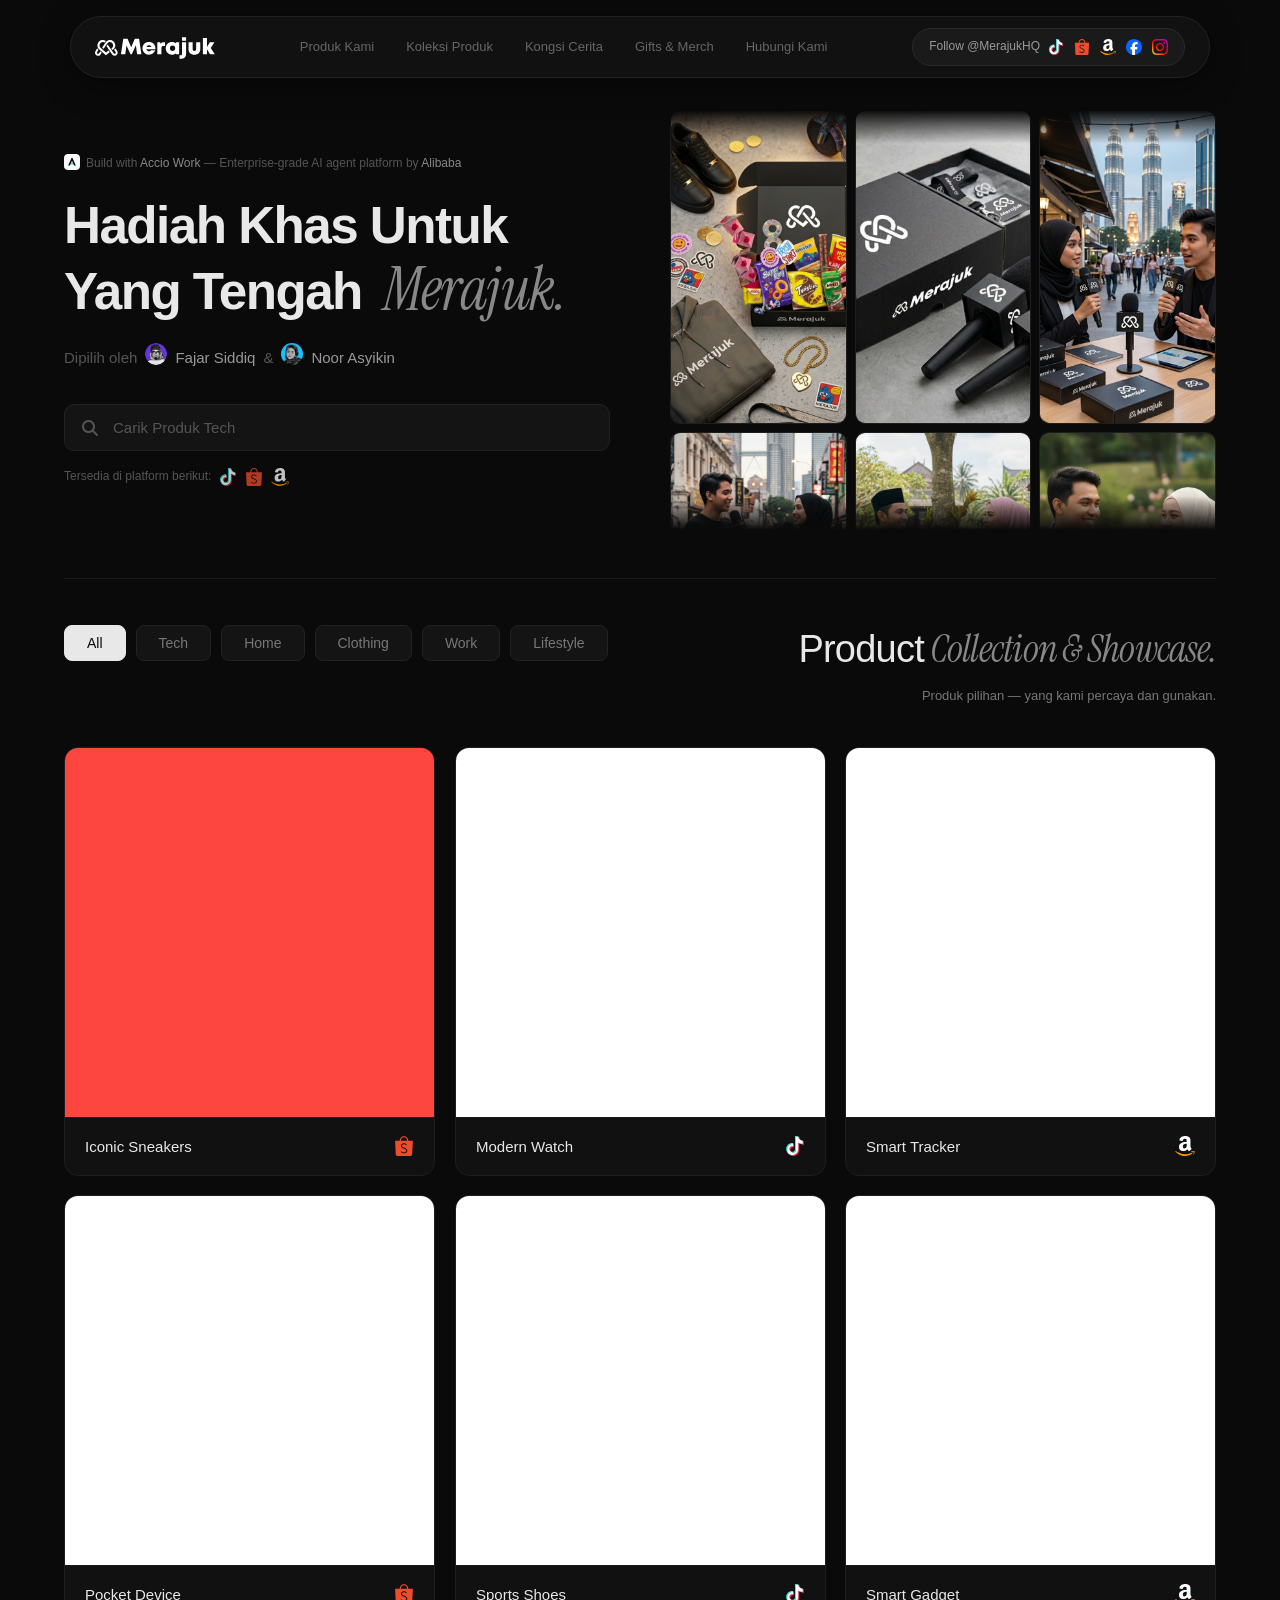
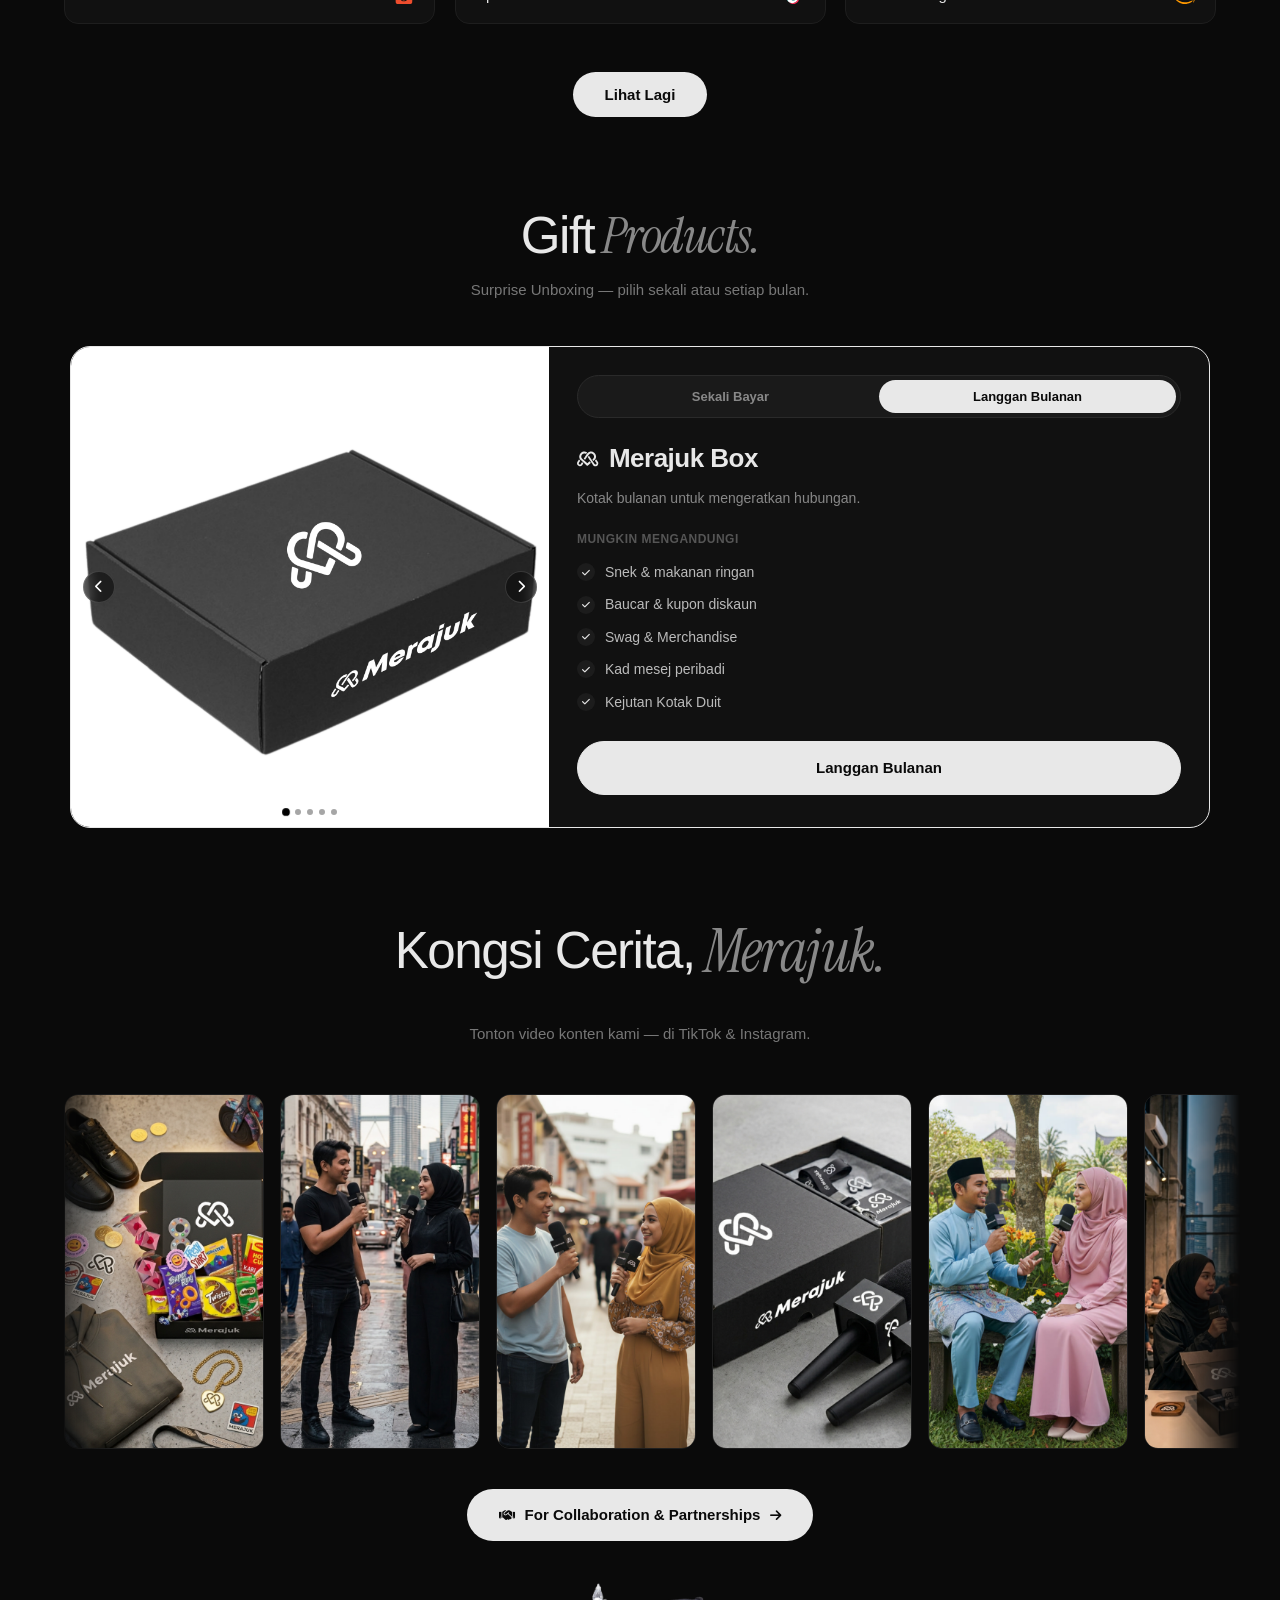
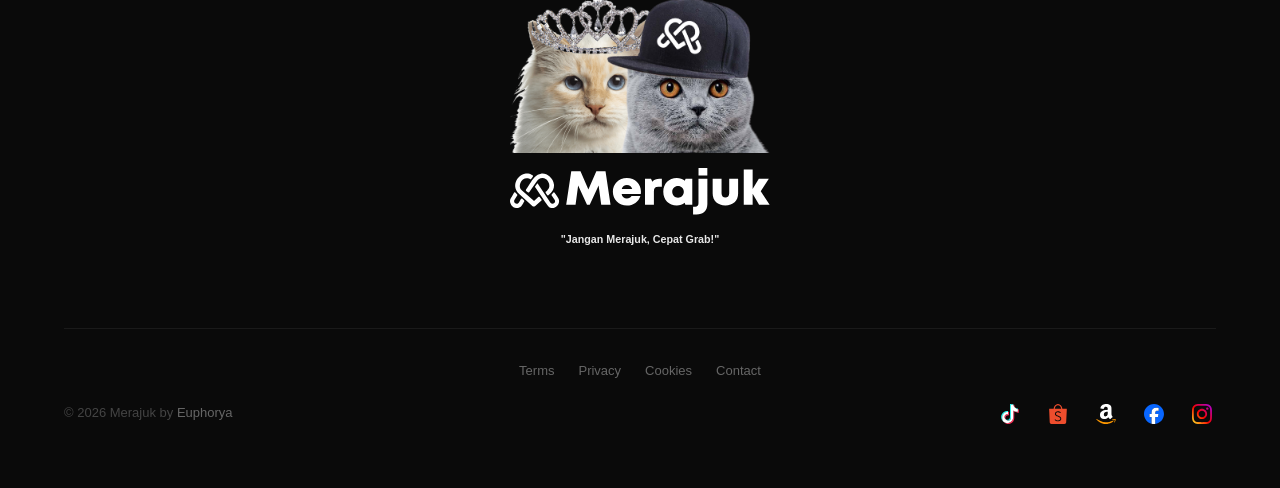
==== commit 1a138878: "vertical video move on mobile" ====
--- a/index.html
+++ b/index.html
@@ -412,7 +412,9 @@
       animation-name: scrollDown;
     }
 
-    .video-col:hover { animation-play-state: paused; }
+    @media (hover: hover) and (pointer: fine) {
+      .video-col:hover { animation-play-state: paused; }
+    }
 
     @keyframes scrollUp {
       from { transform: translateY(0); }
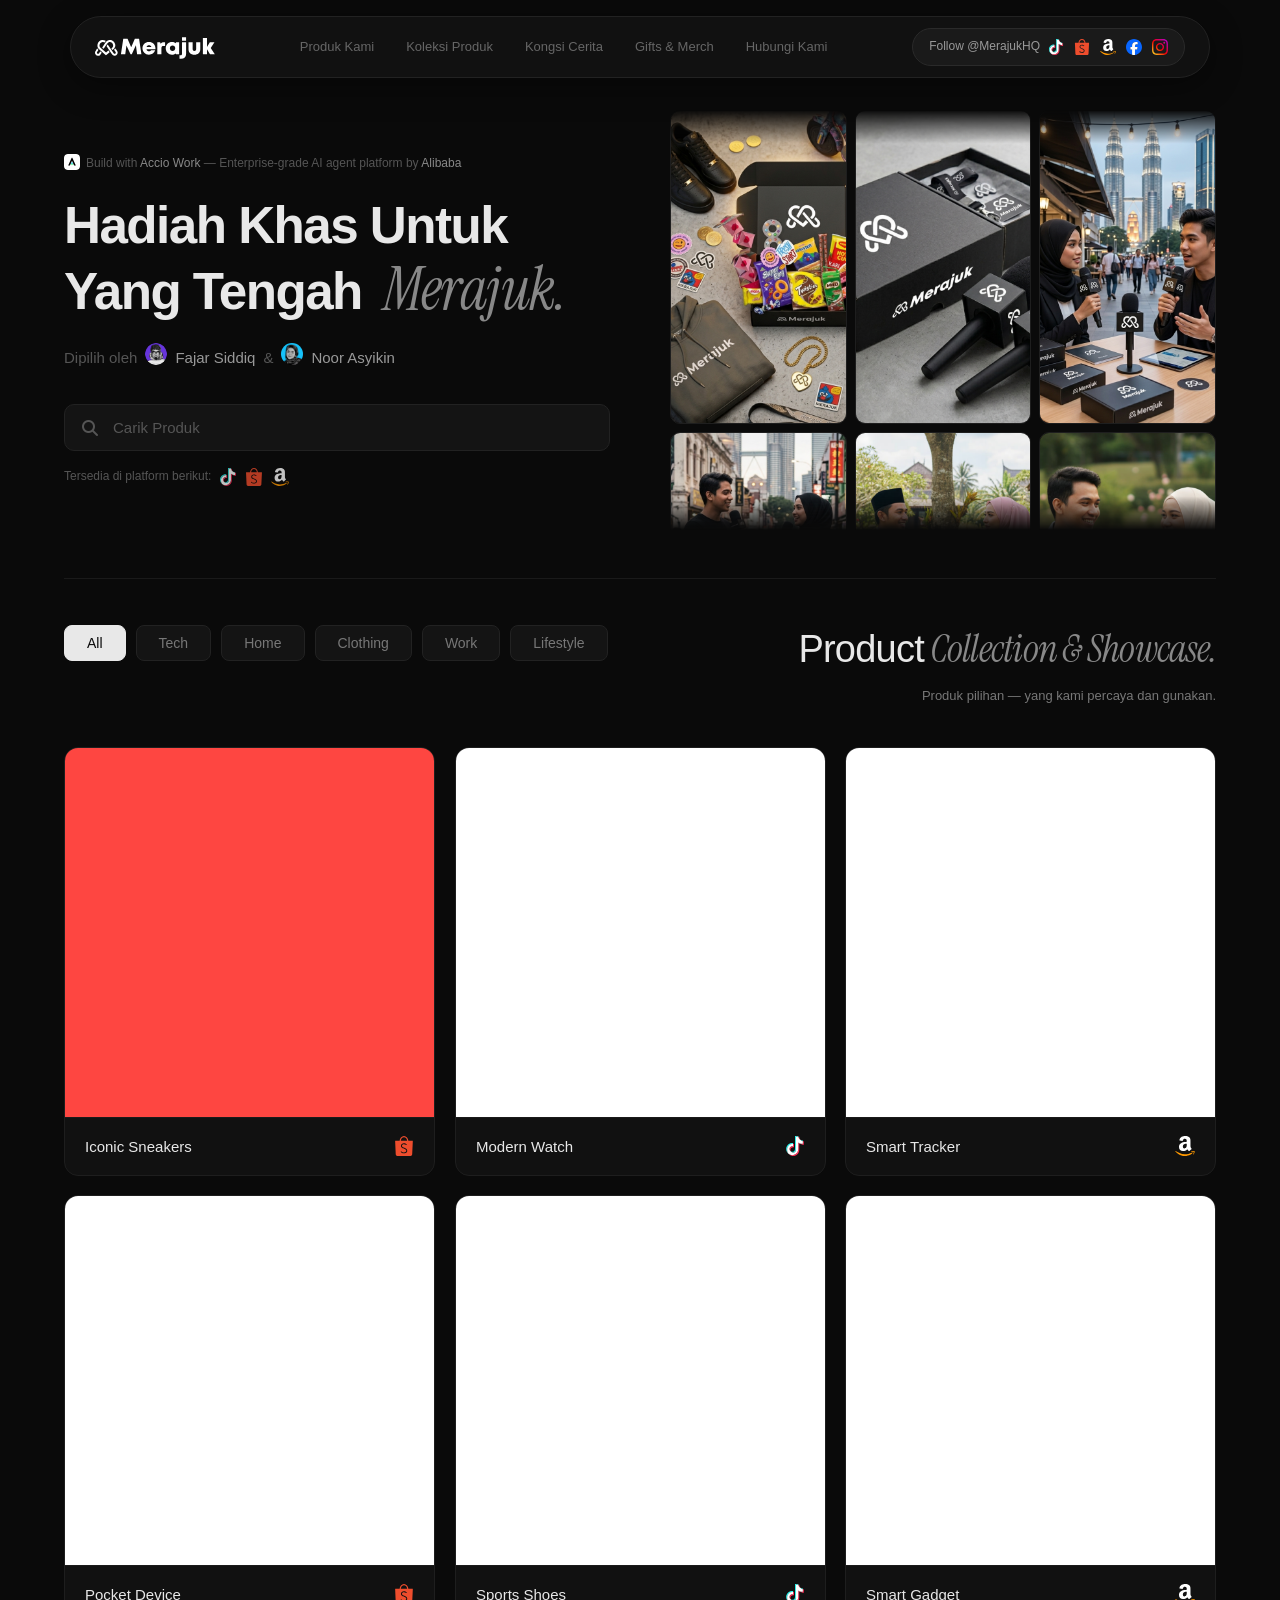
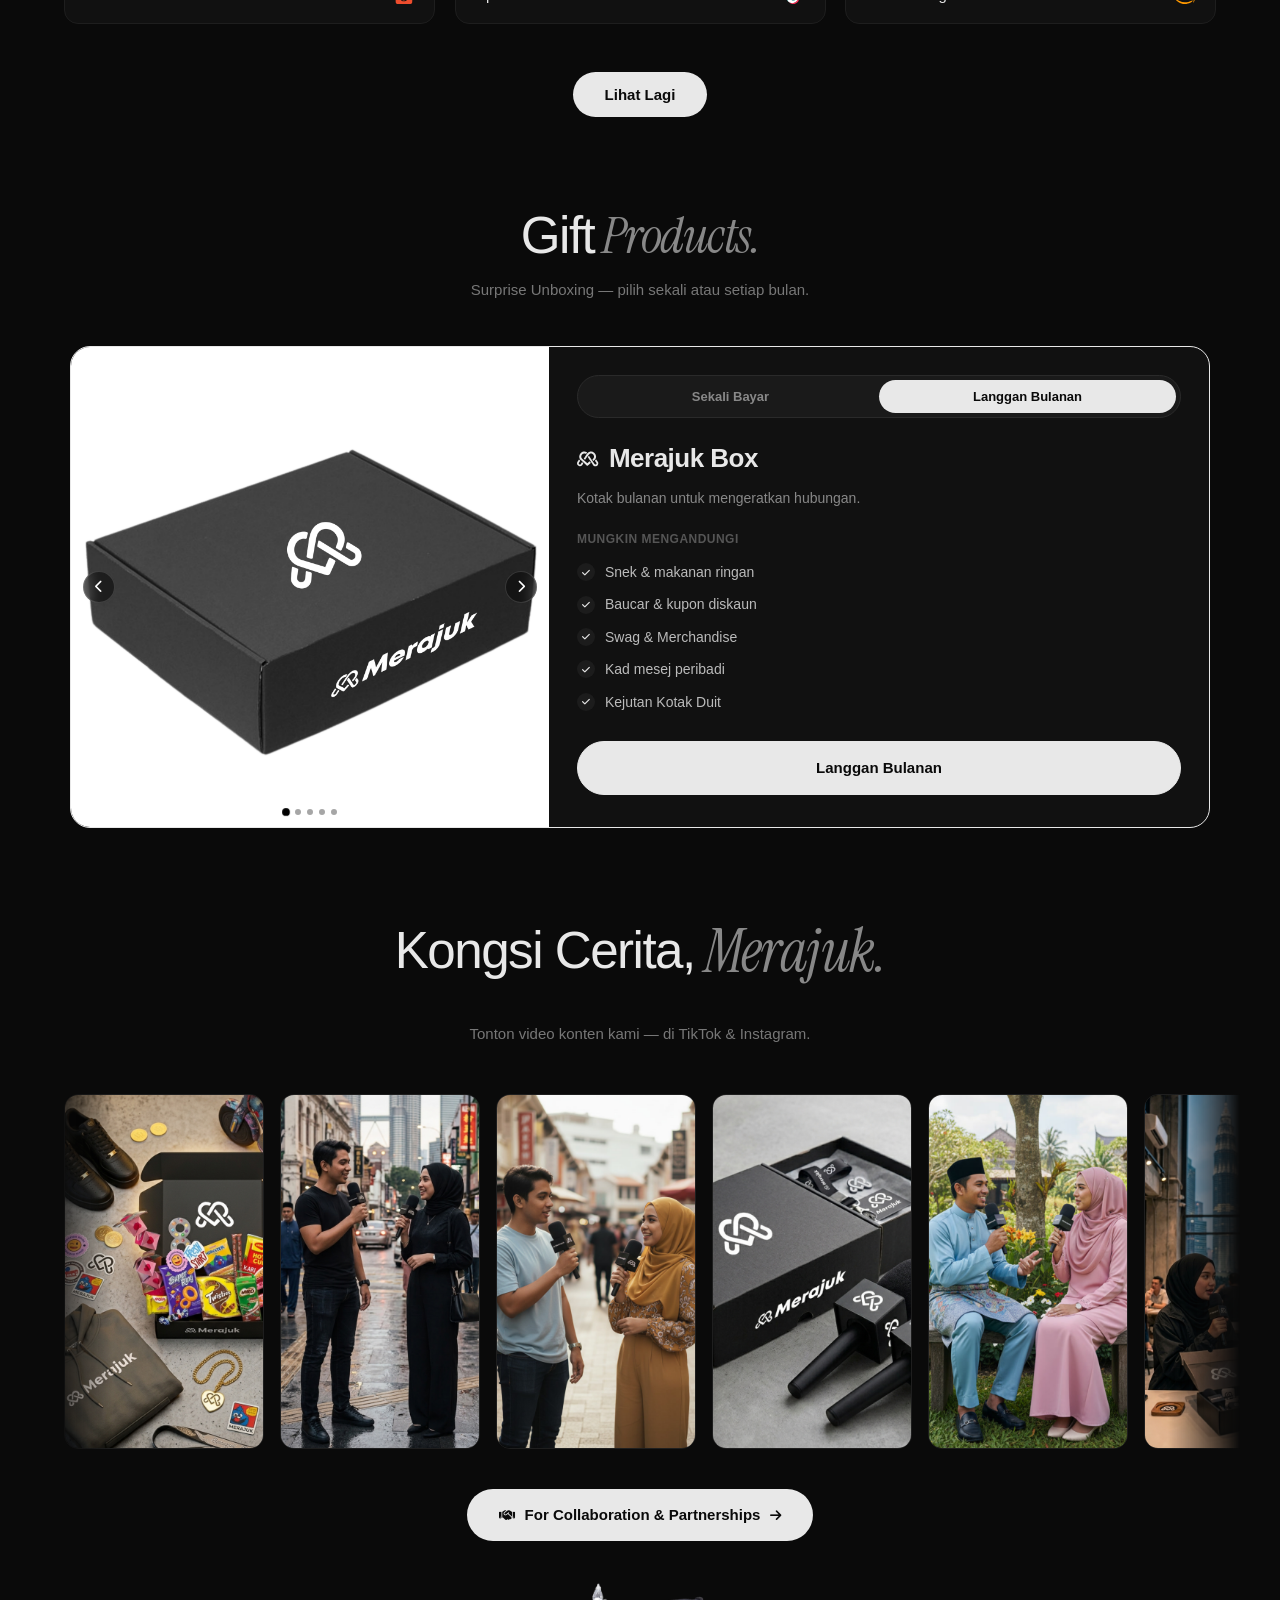
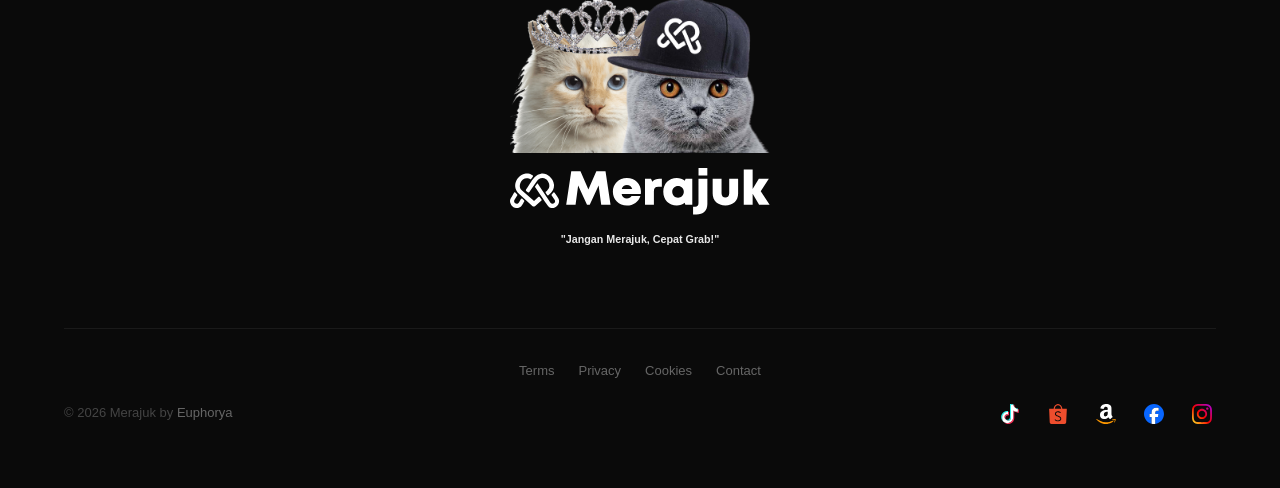
==== commit 314b3e71: "update 3 files" ====
--- a/index.html
+++ b/index.html
@@ -2021,7 +2021,6 @@
         // notifications" warning, since resizing the square would otherwise
         // re-trigger a layout change on the observed element every frame.
         if (Math.abs(current - h) < 1) return;
-        square.style.width = h + 'px';
         square.style.height = h + 'px';
       }
 
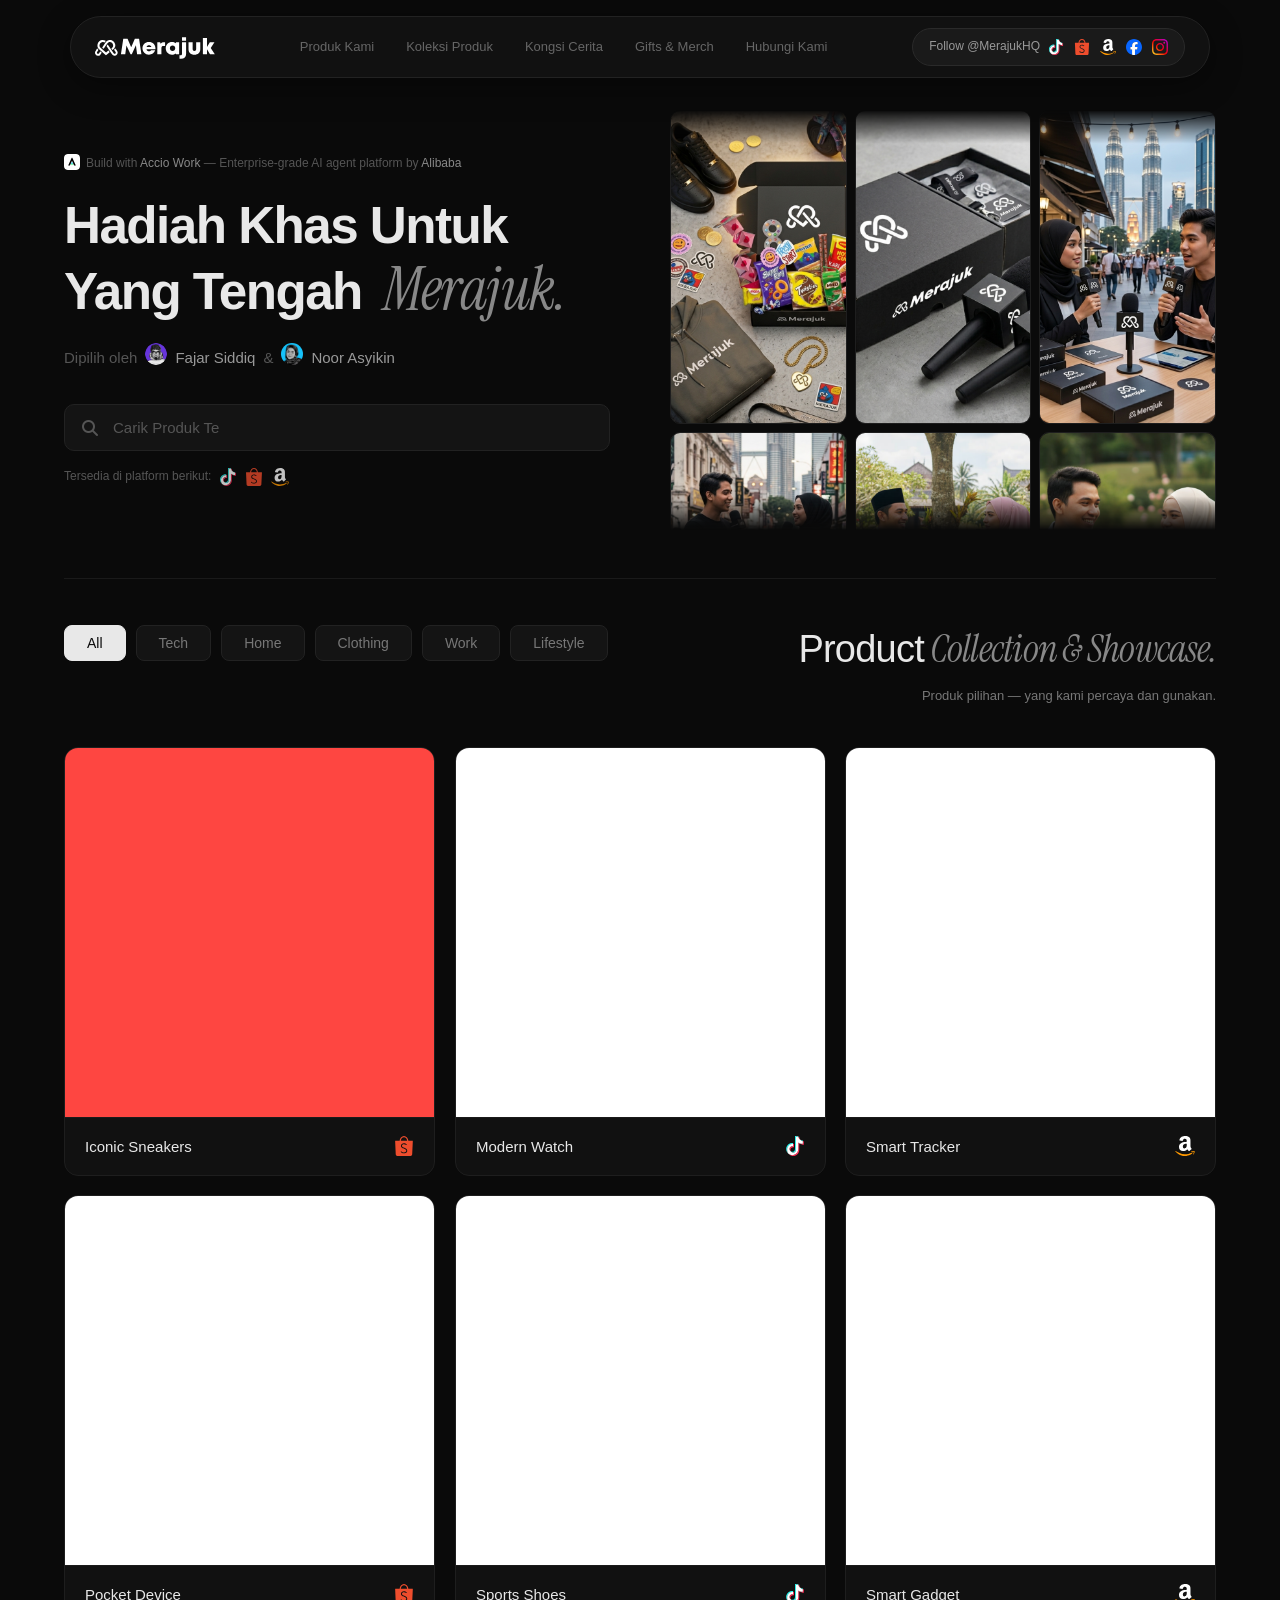
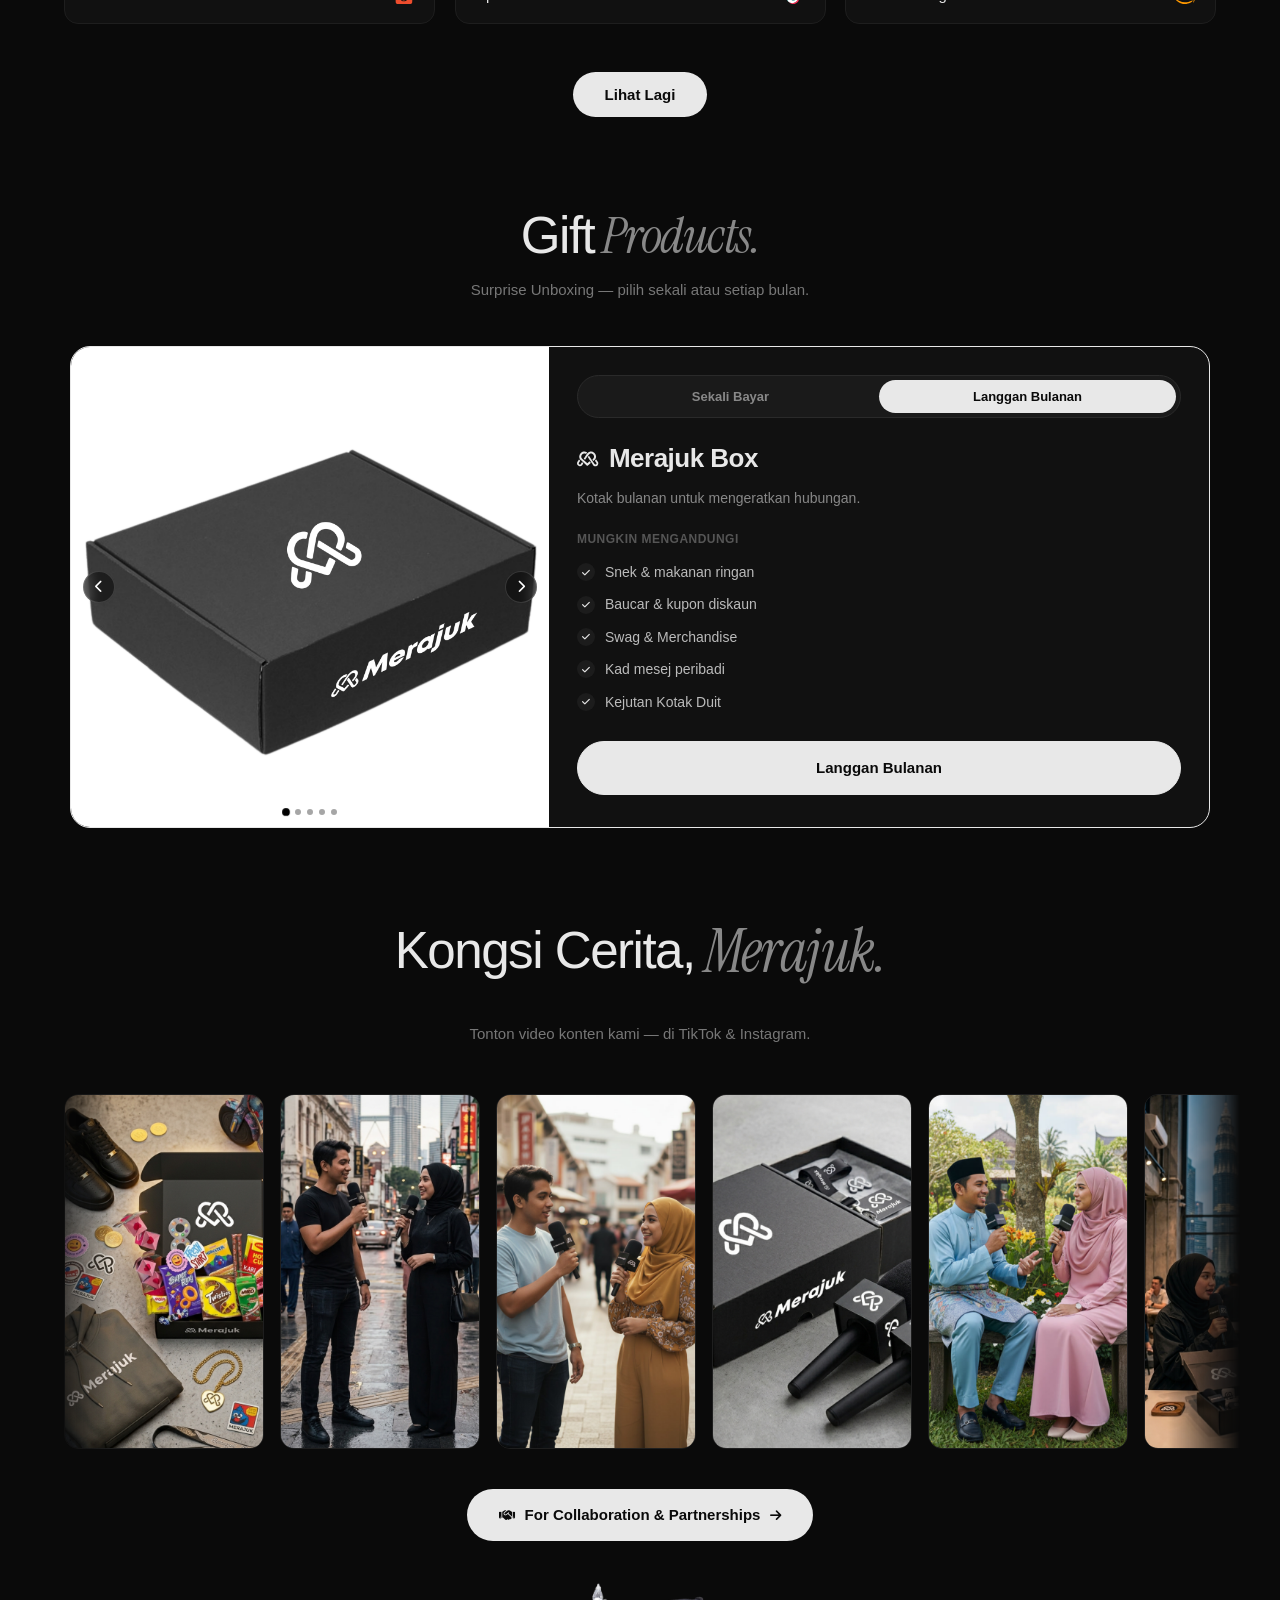
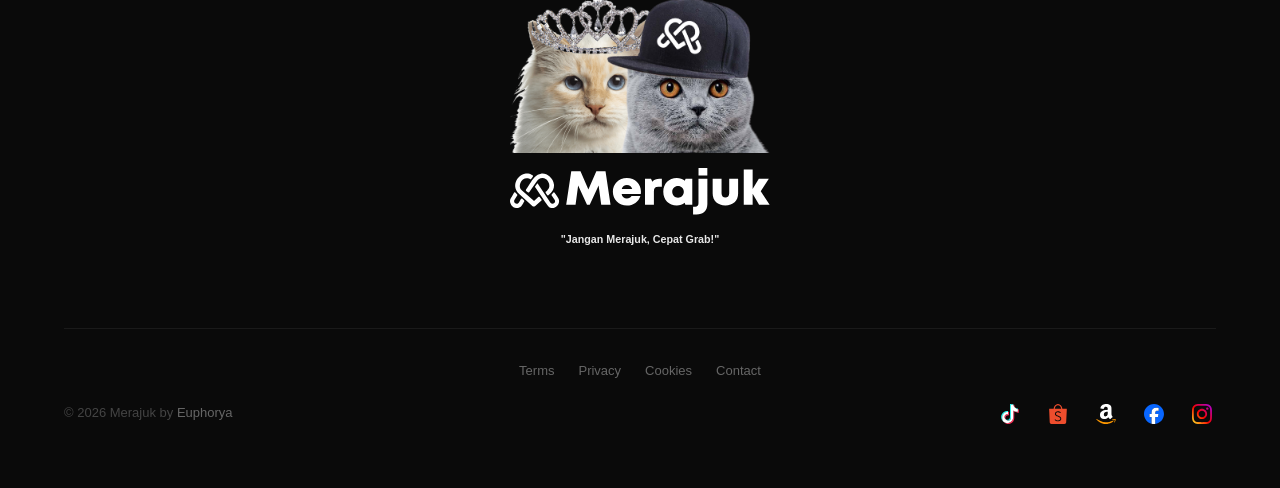
==== commit 03d21250: "update 3 pages slider and size" ====
--- a/index.html
+++ b/index.html
@@ -1916,7 +1916,6 @@
           if (Math.abs(dx) < 6 && Math.abs(dy) < 6) return; // not enough movement yet
           touchIsHorizontal = Math.abs(dx) > Math.abs(dy);
           if (!touchIsHorizontal) return; // vertical page scroll, leave carousel alone
-          pauseAuto();
         }
         track.scrollLeft = touchStartScroll - dx;
       }, { passive: true });
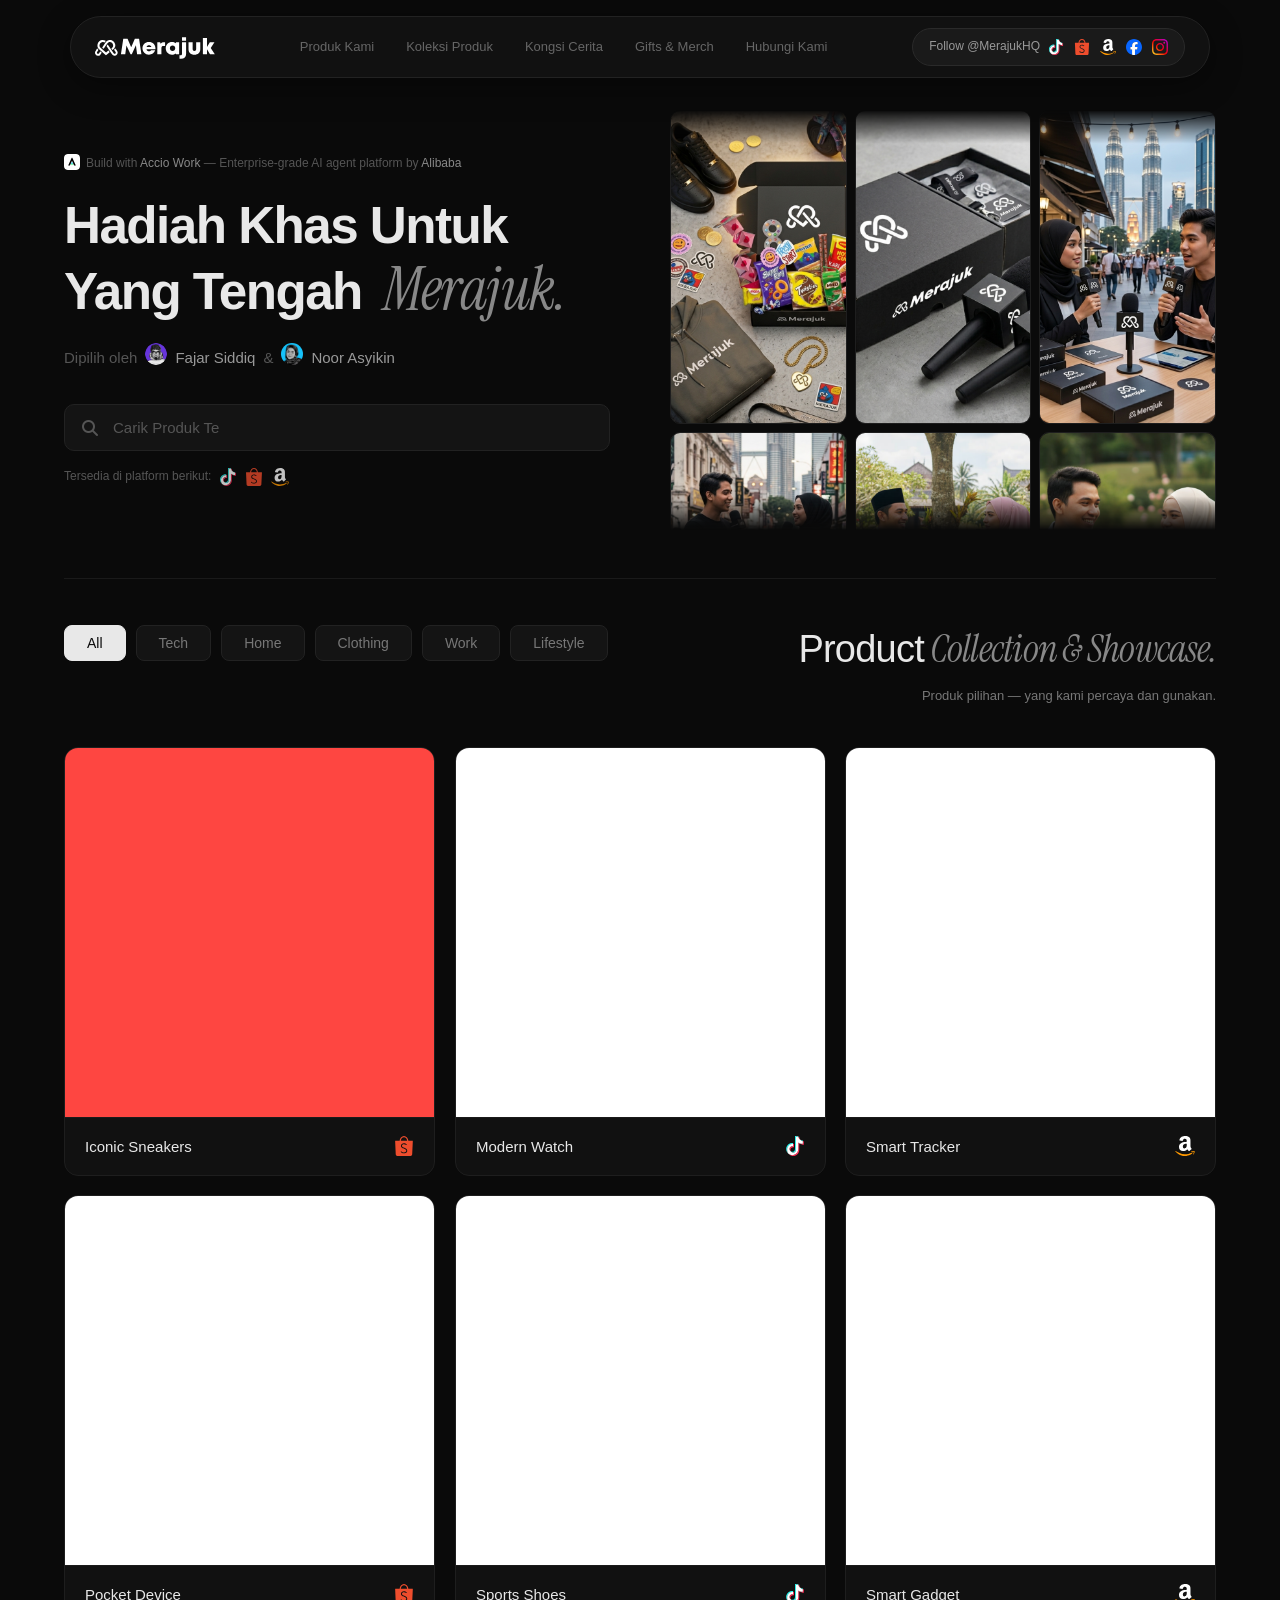
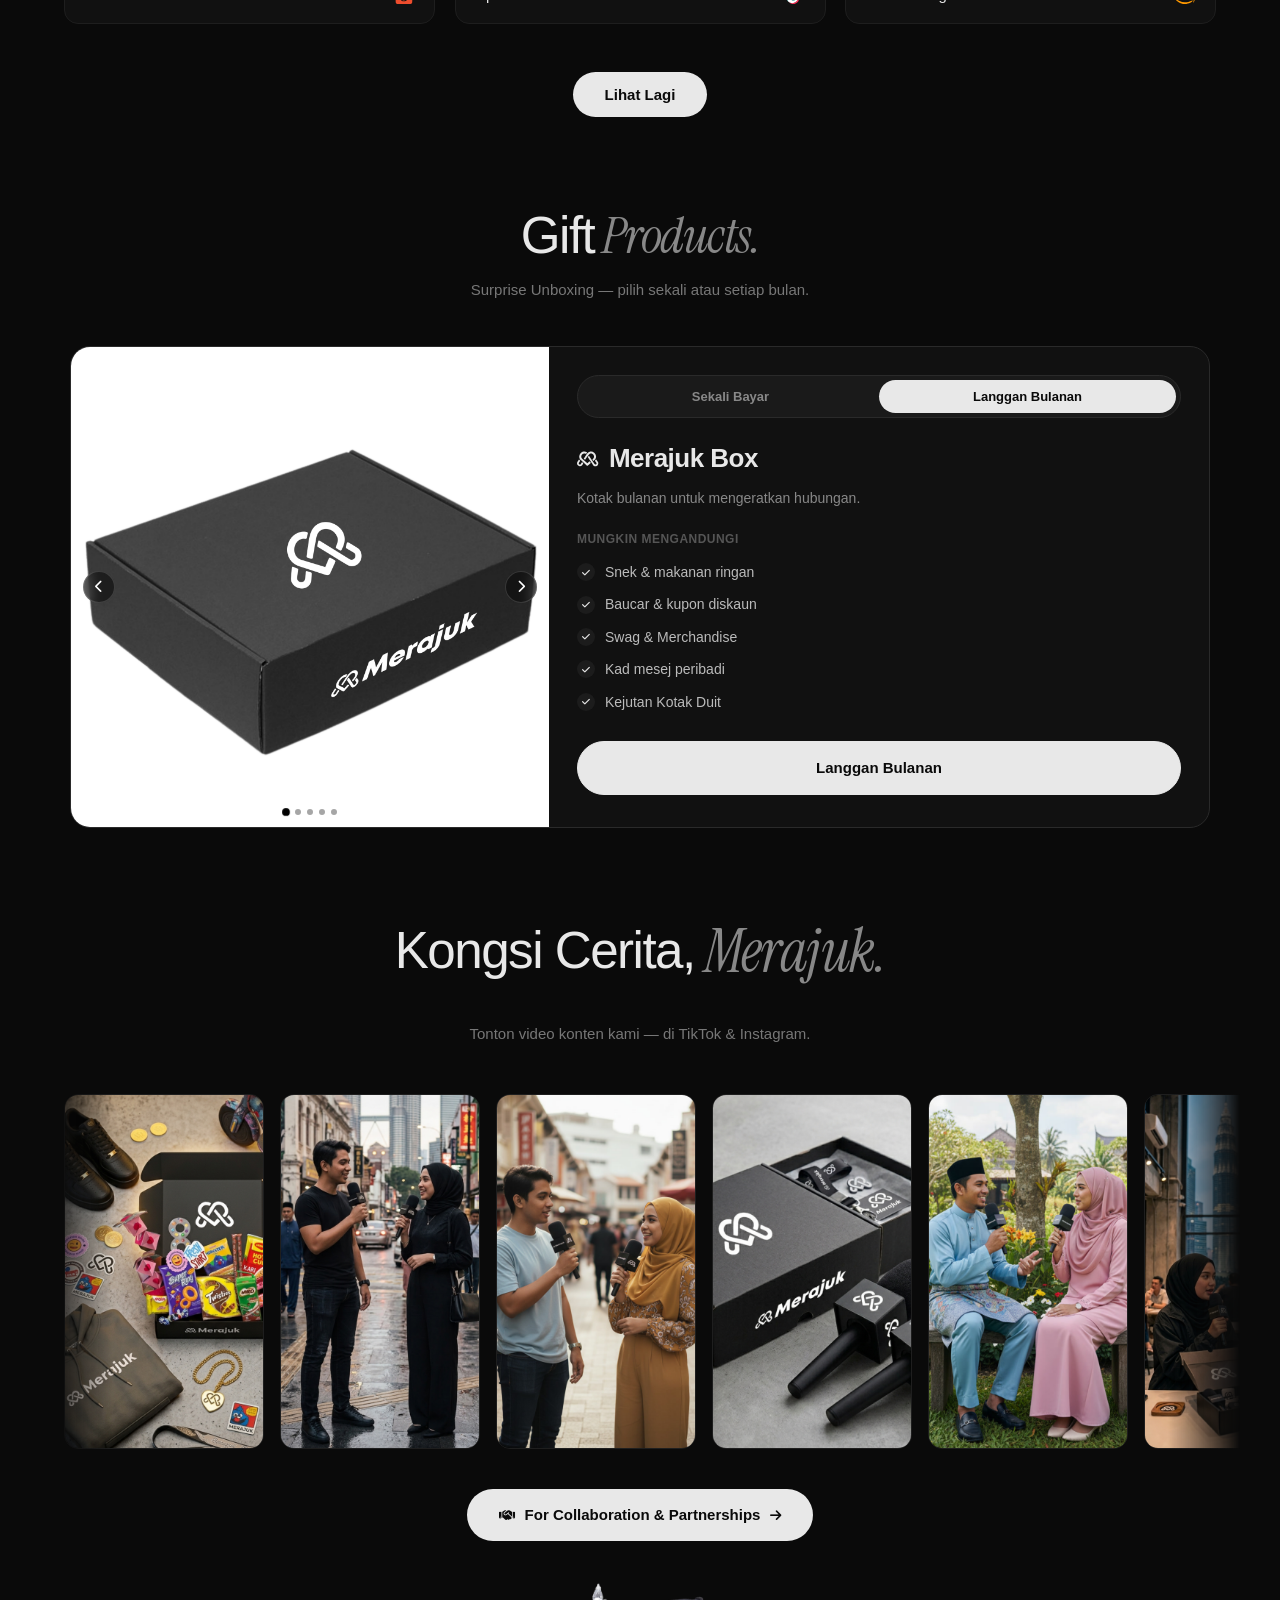
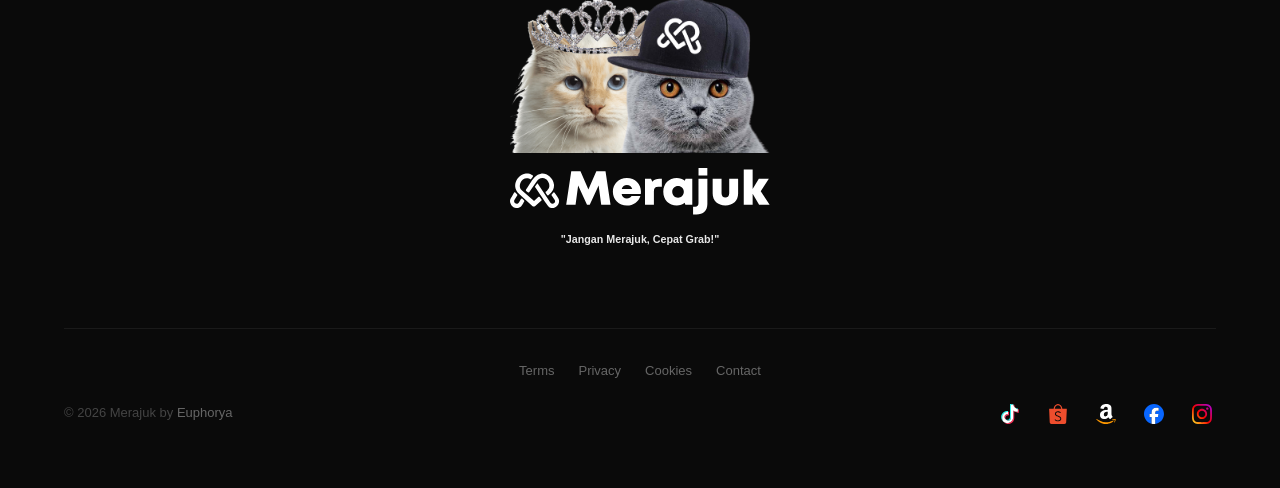
==== commit d3638288: "update stop hover and white remove tier box border outline" ====
--- a/index.html
+++ b/index.html
@@ -732,9 +732,9 @@
       transition: border-color 0.25s ease, transform 0.25s ease;
     }
 
-    .pricing-card:hover { border-color: #333; transform: translateY(-4px); }
-
-    .pricing-card.featured { border-color: #e8e8e8; }
+    .pricing-card:hover { border-color: #333; }
+
+    .pricing-card.featured { border-color: #2a2a2a; }
 
     .pricing-slider {
       position: relative;
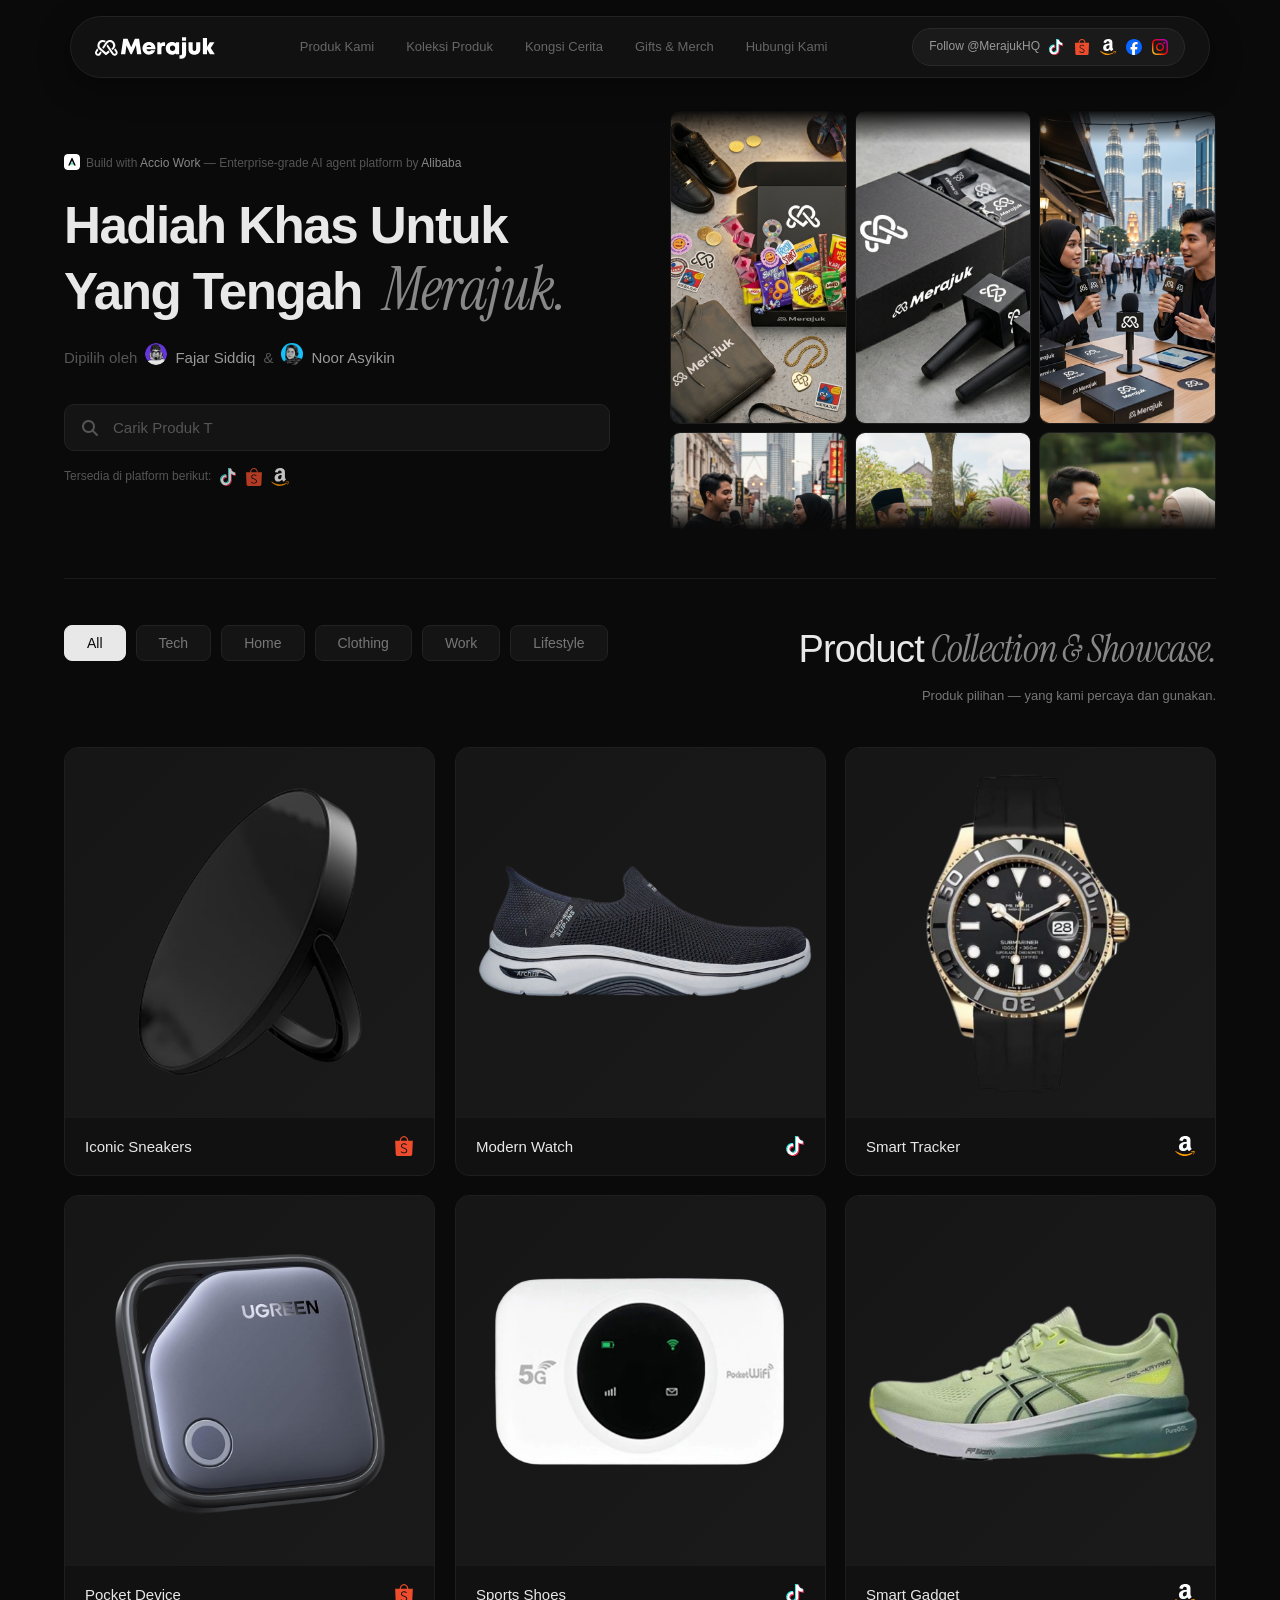
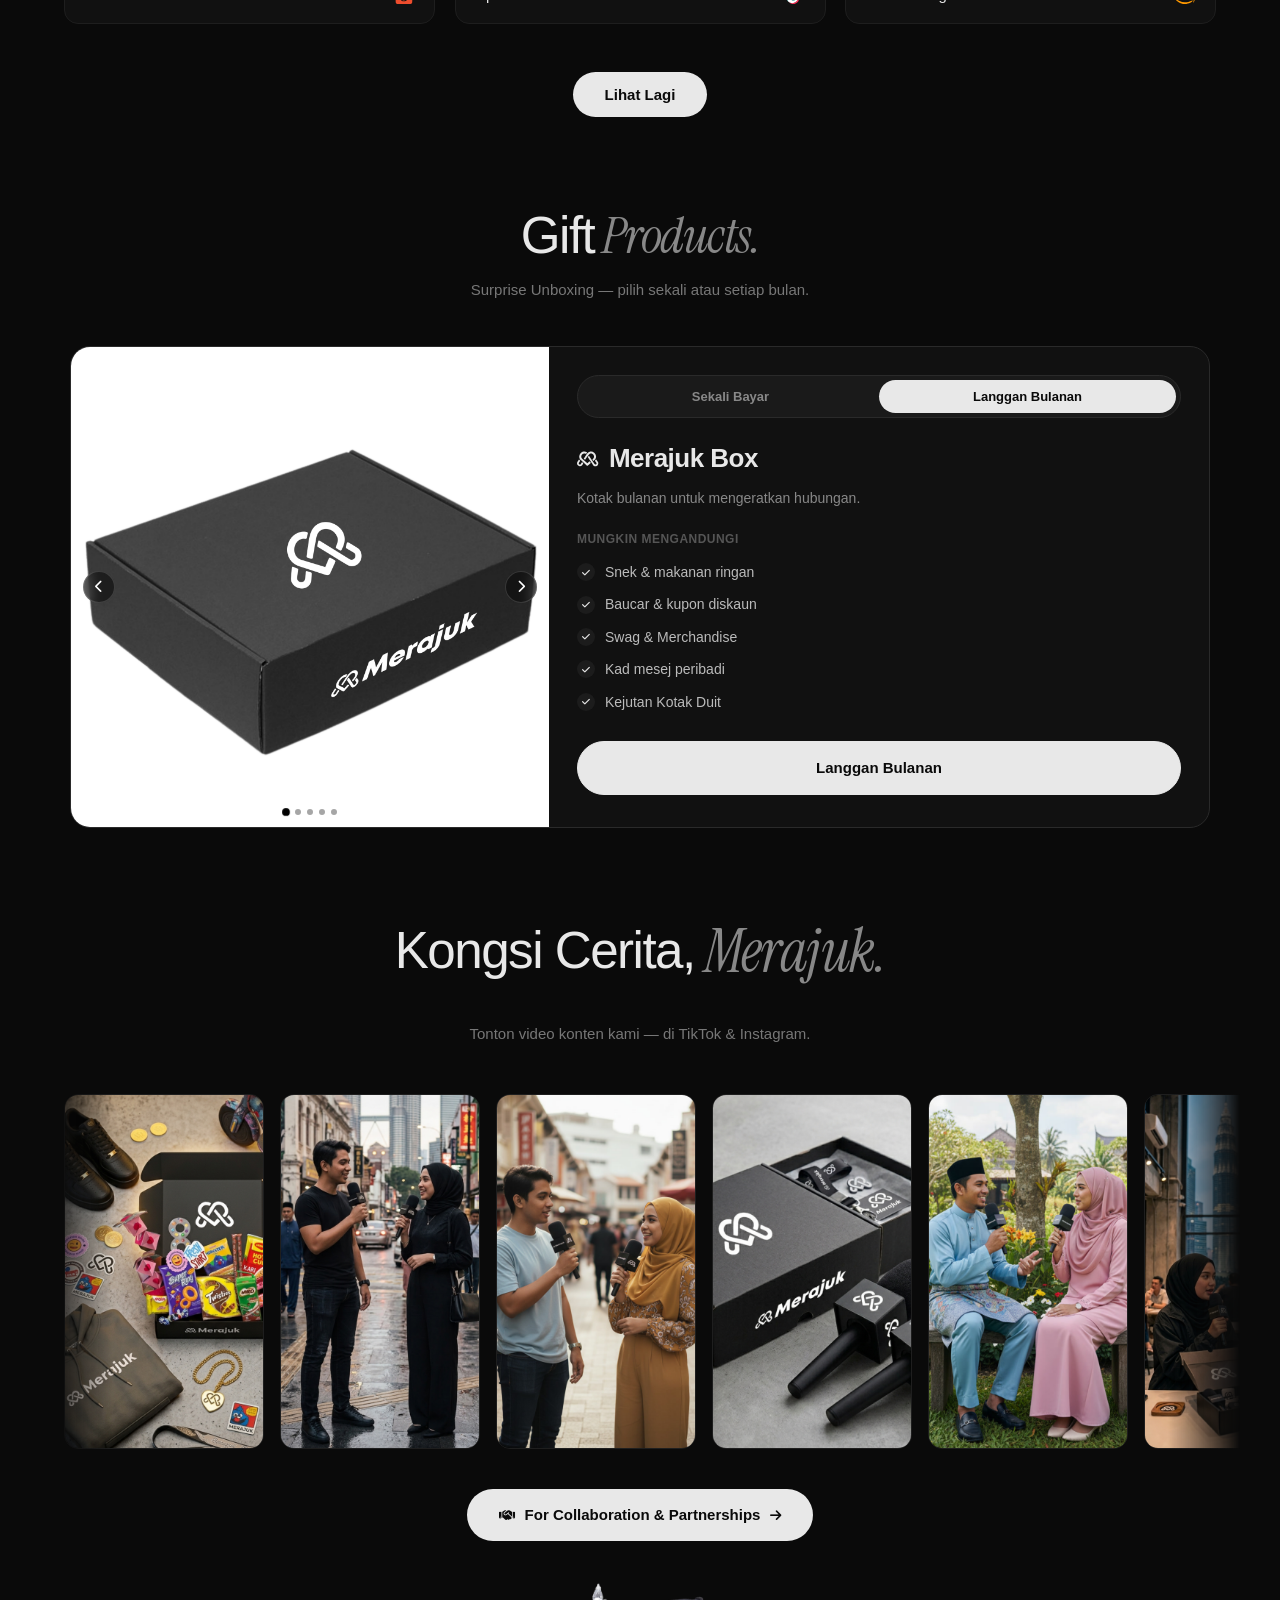
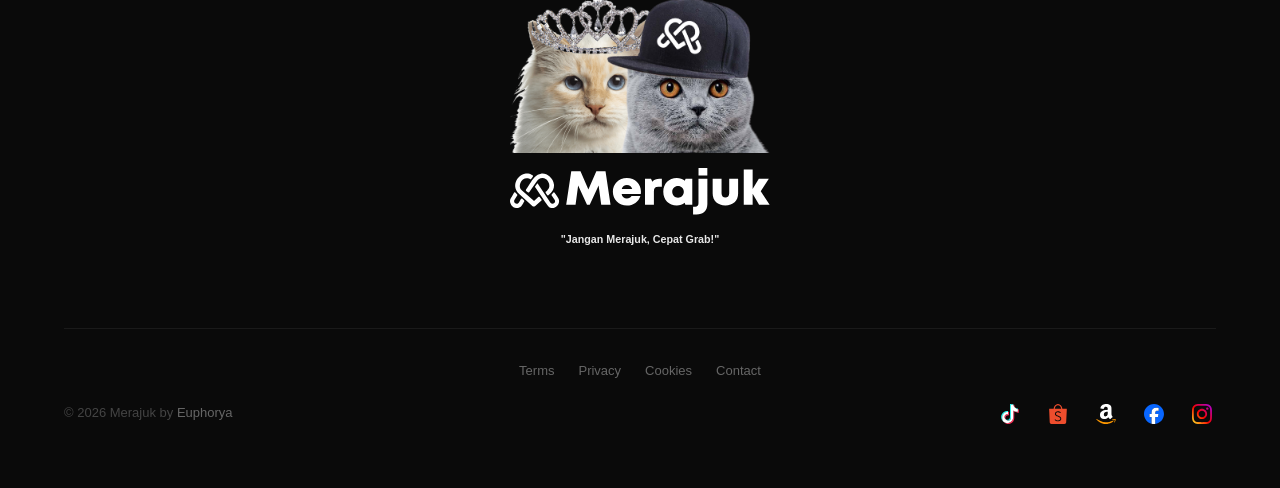
==== commit 1de3f48a: "update affiliate link" ====
--- a/index.html
+++ b/index.html
@@ -1562,36 +1562,36 @@
     };
 
     const products = [
-      { "title": "Iconic Sneakers", "price": "RM353", "category": "lifestyle", "platform": "shopee", "image": "images/product1.png", "link": "https://merajuk.com?via=merajuk" },
-      { "title": "Modern Watch", "price": "RM6,063", "category": "wear", "platform": "tiktok", "image": "images/product2.png", "link": "https://merajuk.com?via=merajuk" },
-      { "title": "Smart Tracker", "price": "RM136", "category": "tech", "platform": "amazon", "image": "images/product3.png", "link": "https://merajuk.com?via=merajuk" },
-      { "title": "Pocket Device", "price": "RM1,170", "category": "tech", "platform": "shopee", "image": "images/product4.png", "link": "https://merajuk.com?via=merajuk" },
-      { "title": "Sports Shoes", "price": "RM1,316", "category": "wear", "platform": "tiktok", "image": "images/product5.png", "link": "https://merajuk.com?via=merajuk" },
-      { "title": "Smart Gadget", "price": "RM846", "category": "tech", "platform": "amazon", "image": "images/product6.png", "link": "https://merajuk.com?via=merajuk" },
-      { "title": "Casual Wear", "price": "RM1,387", "category": "wear", "platform": "shopee", "image": "images/product7.png", "link": "https://merajuk.com?via=merajuk" },
-      { "title": "Home Decor", "price": "RM235", "category": "home", "platform": "tiktok", "image": "images/product8.png", "link": "https://merajuk.com?via=merajuk" },
-      { "title": "Mini Keyboard", "price": "RM465", "category": "work", "platform": "amazon", "image": "images/product9.png", "link": "https://merajuk.com?via=merajuk" },
-      { "title": "Smart Mouse", "price": "RM371", "category": "work", "platform": "shopee", "image": "images/product10.png", "link": "https://merajuk.com?via=merajuk" },
-      { "title": "Smart Mug", "price": "RM606", "category": "home", "platform": "tiktok", "image": "images/product11.png", "link": "https://merajuk.com?via=merajuk" },
-      { "title": "Smart Earbuds", "price": "RM1,170", "category": "tech", "platform": "amazon", "image": "images/product12.png", "link": "https://merajuk.com?via=merajuk" },
-      { "title": "Everyday Backpack", "price": "RM1,405", "category": "lifestyle", "platform": "shopee", "image": "images/product13.png", "link": "https://merajuk.com?via=merajuk" },
-      { "title": "Notebook", "price": "RM103", "category": "work", "platform": "tiktok", "image": "images/product14.png", "link": "https://merajuk.com?via=merajuk" },
-      { "title": "Ergonomic Office Chair", "price": "RM7,962", "category": "work", "platform": "amazon", "image": "images/product15.png", "link": "https://merajuk.com?via=merajuk" },
-      { "title": "Gel Pen", "price": "RM9", "category": "work", "platform": "shopee", "image": "images/product16.png", "link": "https://merajuk.com?via=merajuk" },
-      { "title": "Smart Speaker", "price": "RM1,170", "category": "tech", "platform": "tiktok", "image": "images/product17.png", "link": "https://merajuk.com?via=merajuk" },
-      { "title": "Lightweight Underwear", "price": "RM66", "category": "wear", "platform": "amazon", "image": "images/product18.png", "link": "https://merajuk.com?via=merajuk" },
-      { "title": "Daily Planner", "price": "RM56", "category": "work", "platform": "shopee", "image": "images/product19.png", "link": "https://merajuk.com?via=merajuk" },
-      { "title": "Slim Wallet", "price": "RM418", "category": "lifestyle", "platform": "tiktok", "image": "images/product20.png", "link": "https://merajuk.com?via=merajuk" },
-      { "title": "Coffee Filter", "price": "RM38", "category": "home", "platform": "amazon", "image": "images/product21.png", "link": "https://merajuk.com?via=merajuk" },
-      { "title": "E-Reader", "price": "RM652", "category": "tech", "platform": "shopee", "image": "images/product22.png", "link": "https://merajuk.com?via=merajuk" },
-      { "title": "Waterproof Wallet", "price": "RM353", "category": "lifestyle", "platform": "tiktok", "image": "images/product23.png", "link": "https://merajuk.com?via=merajuk" },
-      { "title": "Comfort Jacket", "price": "RM1,076", "category": "wear", "platform": "amazon", "image": "images/product24.png", "link": "https://merajuk.com?via=merajuk" },
-      { "title": "Minimalist Backpack", "price": "RM376", "category": "lifestyle", "platform": "shopee", "image": "images/product25.png", "link": "https://merajuk.com?via=merajuk" },
-      { "title": "Smart Kitchen Gadget", "price": "RM400", "category": "home", "platform": "tiktok", "image": "images/product26.png", "link": "https://merajuk.com?via=merajuk" },
-      { "title": "Large Pot", "price": "RM1,546", "category": "home", "platform": "amazon", "image": "images/product27.png", "link": "https://merajuk.com?via=merajuk" },
-      { "title": "Multipurpose Shelving System", "price": "RM4,183", "category": "home", "platform": "shopee", "image": "images/product28.png", "link": "https://merajuk.com?via=merajuk" },
-      { "title": "Modern Casual Shoes", "price": "RM1,998", "category": "wear", "platform": "tiktok", "image": "images/product29.png", "link": "https://merajuk.com?via=merajuk" },
-      { "title": "Desk Lamp", "price": "RM564", "category": "home", "platform": "amazon", "image": "images/product30.png", "link": "https://merajuk.com?via=merajuk" }
+      { "title": "Iconic Sneakers", "price": "RM353", "category": "lifestyle", "platform": "shopee", "image": "images/product1.png", "link": "https://s.shopee.com.my/40eiyDM9U8" },
+      { "title": "Modern Watch", "price": "RM6,063", "category": "wear", "platform": "tiktok", "image": "images/product2.png", "link": "https://vt.tiktok.com/ZS9MYeu7n3vd4-7kKIQ/" },
+      { "title": "Smart Tracker", "price": "RM136", "category": "tech", "platform": "amazon", "image": "images/product3.png", "link": "https://amzn.to/4eV9zM5" },
+      { "title": "Pocket Device", "price": "RM1,170", "category": "tech", "platform": "shopee", "image": "images/product4.png", "link": "https://s.shopee.com.my/1LdxUB50Oe" },
+      { "title": "Sports Shoes", "price": "RM1,316", "category": "wear", "platform": "tiktok", "image": "images/product5.png", "link": "https://vt.tiktok.com/ZS9MYRtLTpXv1-cijH2" },
+      { "title": "Smart Gadget", "price": "RM846", "category": "tech", "platform": "amazon", "image": "images/product6.png", "link": "https://amzn.to/3SOfNpI" },
+      { "title": "Casual Wear", "price": "RM1,387", "category": "wear", "platform": "shopee", "image": "images/product7.png", "link": "https://s.shopee.com.my/2g9L5Vqm3R" },
+      { "title": "Home Decor", "price": "RM235", "category": "home", "platform": "tiktok", "image": "images/product8.png", "link": "https://vt.tiktok.com/ZS9MY8qeetFSj-53XJG" },
+      { "title": "Mini Keyboard", "price": "RM465", "category": "work", "platform": "amazon", "image": "images/product9.png", "link": "https://amzn.to/3Rlb1j9" },
+      { "title": "Smart Mouse", "price": "RM371", "category": "work", "platform": "shopee", "image": "images/product10.png", "link": "https://s.shopee.com.my/BS07aezj7" },
+      { "title": "Smart Mug", "price": "RM606", "category": "home", "platform": "tiktok", "image": "images/product11.png", "link": "https://vt.tiktok.com/ZS9MYLAAP2XqY-h9eHy" },
+      { "title": "Smart Earbuds", "price": "RM1,170", "category": "tech", "platform": "amazon", "image": "images/product12.png", "link": "https://amzn.to/4vcj5QY" },
+      { "title": "Everyday Backpack", "price": "RM1,405", "category": "lifestyle", "platform": "shopee", "image": "images/product13.png", "link": "https://s.shopee.com.my/8fQYXEAWqq" },
+      { "title": "Notebook", "price": "RM103", "category": "work", "platform": "tiktok", "image": "images/product14.png", "link": "https://vt.tiktok.com/ZS9MYNnbt1SXu-kclog" },
+      { "title": "Ergonomic Office Chair", "price": "RM7,962", "category": "work", "platform": "amazon", "image": "images/product15.png", "link": "https://amzn.to/4vMsboF" },
+      { "title": "Gel Pen", "price": "RM9", "category": "work", "platform": "shopee", "image": "images/product16.png", "link": "https://s.shopee.com.my/7AbkpHffl9" },
+      { "title": "Smart Speaker", "price": "RM1,170", "category": "tech", "platform": "tiktok", "image": "images/product17.png", "link": "https://vt.tiktok.com/ZS9MYFSbMLgSo-f9Div" },
+      { "title": "Lightweight Underwear", "price": "RM66", "category": "wear", "platform": "amazon", "image": "images/product18.png", "link": "https://amzn.to/3QHSeym" },
+      { "title": "Daily Planner", "price": "RM56", "category": "work", "platform": "shopee", "image": "images/product19.png", "link": "https://s.shopee.com.my/5AqgSI2QNj" },
+      { "title": "Slim Wallet", "price": "RM418", "category": "lifestyle", "platform": "tiktok", "image": "images/product20.png", "link": "https://vt.tiktok.com/ZS9MYBnC5gVLn-oJKlZ" },
+      { "title": "Coffee Filter", "price": "RM38", "category": "home", "platform": "amazon", "image": "images/product21.png", "link": "https://amzn.to/4vNzigJ" },
+      { "title": "E-Reader", "price": "RM652", "category": "tech", "platform": "shopee", "image": "images/product22.png", "link": "https://s.shopee.com.my/3B5c5CpFTx" },
+      { "title": "Waterproof Wallet", "price": "RM353", "category": "lifestyle", "platform": "tiktok", "image": "images/product23.png", "link": "https://vt.tiktok.com/ZS9MYY41j7SA1-NiXSN" },
+      { "title": "Comfort Jacket", "price": "RM1,076", "category": "wear", "platform": "amazon", "image": "images/product24.png", "link": "https://amzn.to/4fkY2Hl" },
+      { "title": "Minimalist Backpack", "price": "RM376", "category": "lifestyle", "platform": "shopee", "image": "images/product25.png", "link": "https://s.shopee.com.my/8fQYdhQ2ye" },
+      { "title": "Smart Kitchen Gadget", "price": "RM400", "category": "home", "platform": "tiktok", "image": "images/product26.png", "link": "https://vt.tiktok.com/ZS9MY6141khCd-W5z6y" },
+      { "title": "Large Pot", "price": "RM1,546", "category": "home", "platform": "amazon", "image": "images/product27.png", "link": "https://amzn.to/4f1pHf4" },
+      { "title": "Multipurpose Shelving System", "price": "RM4,183", "category": "home", "platform": "shopee", "image": "images/product28.png", "link": "https://s.shopee.com.my/4fuPt2eXd1" },
+      { "title": "Modern Casual Shoes", "price": "RM1,998", "category": "wear", "platform": "tiktok", "image": "images/product29.png", "link": "https://vt.tiktok.com/ZS9MYMDSWCkC7-CShfQ" },
+      { "title": "Desk Lamp", "price": "RM564", "category": "home", "platform": "amazon", "image": "images/product30.png", "link": "https://amzn.to/4ybCVPi" }
     ];
 
     let currentlyShowing = isMobile() ? 10 : 6;
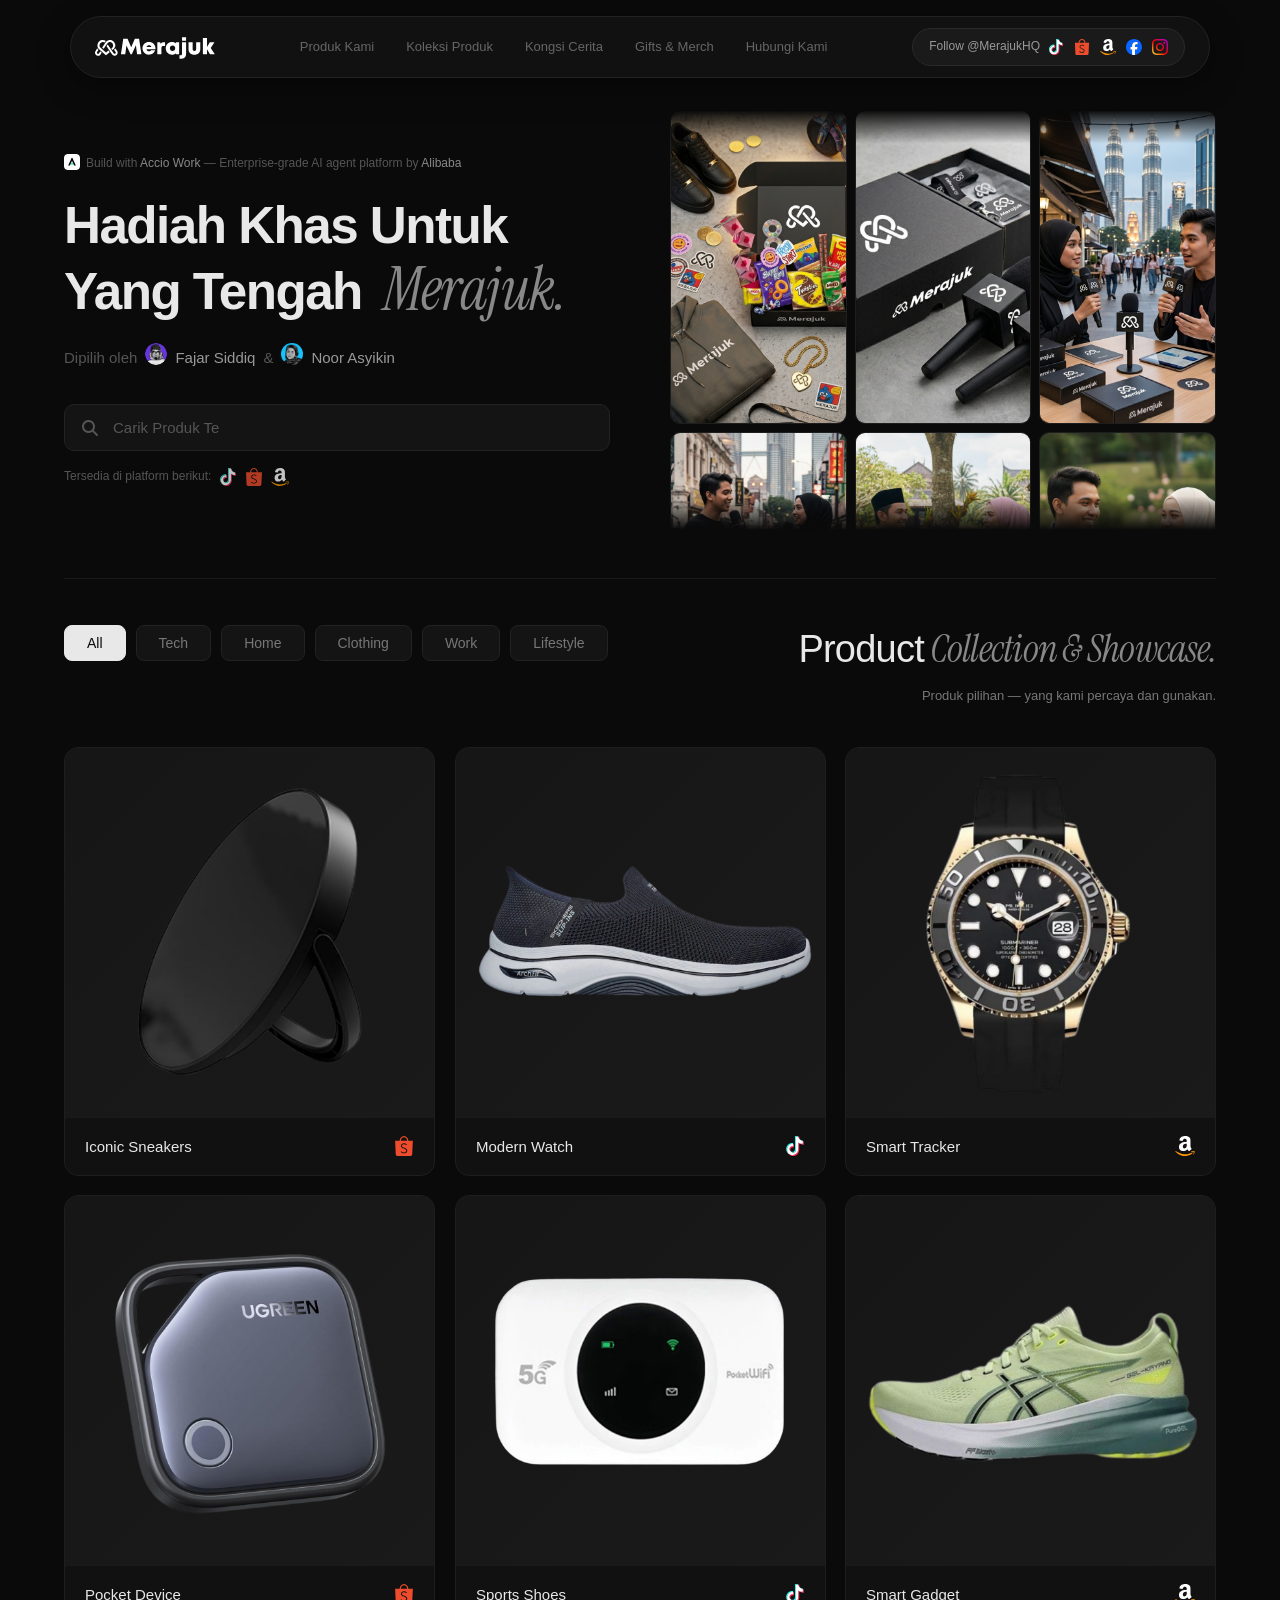
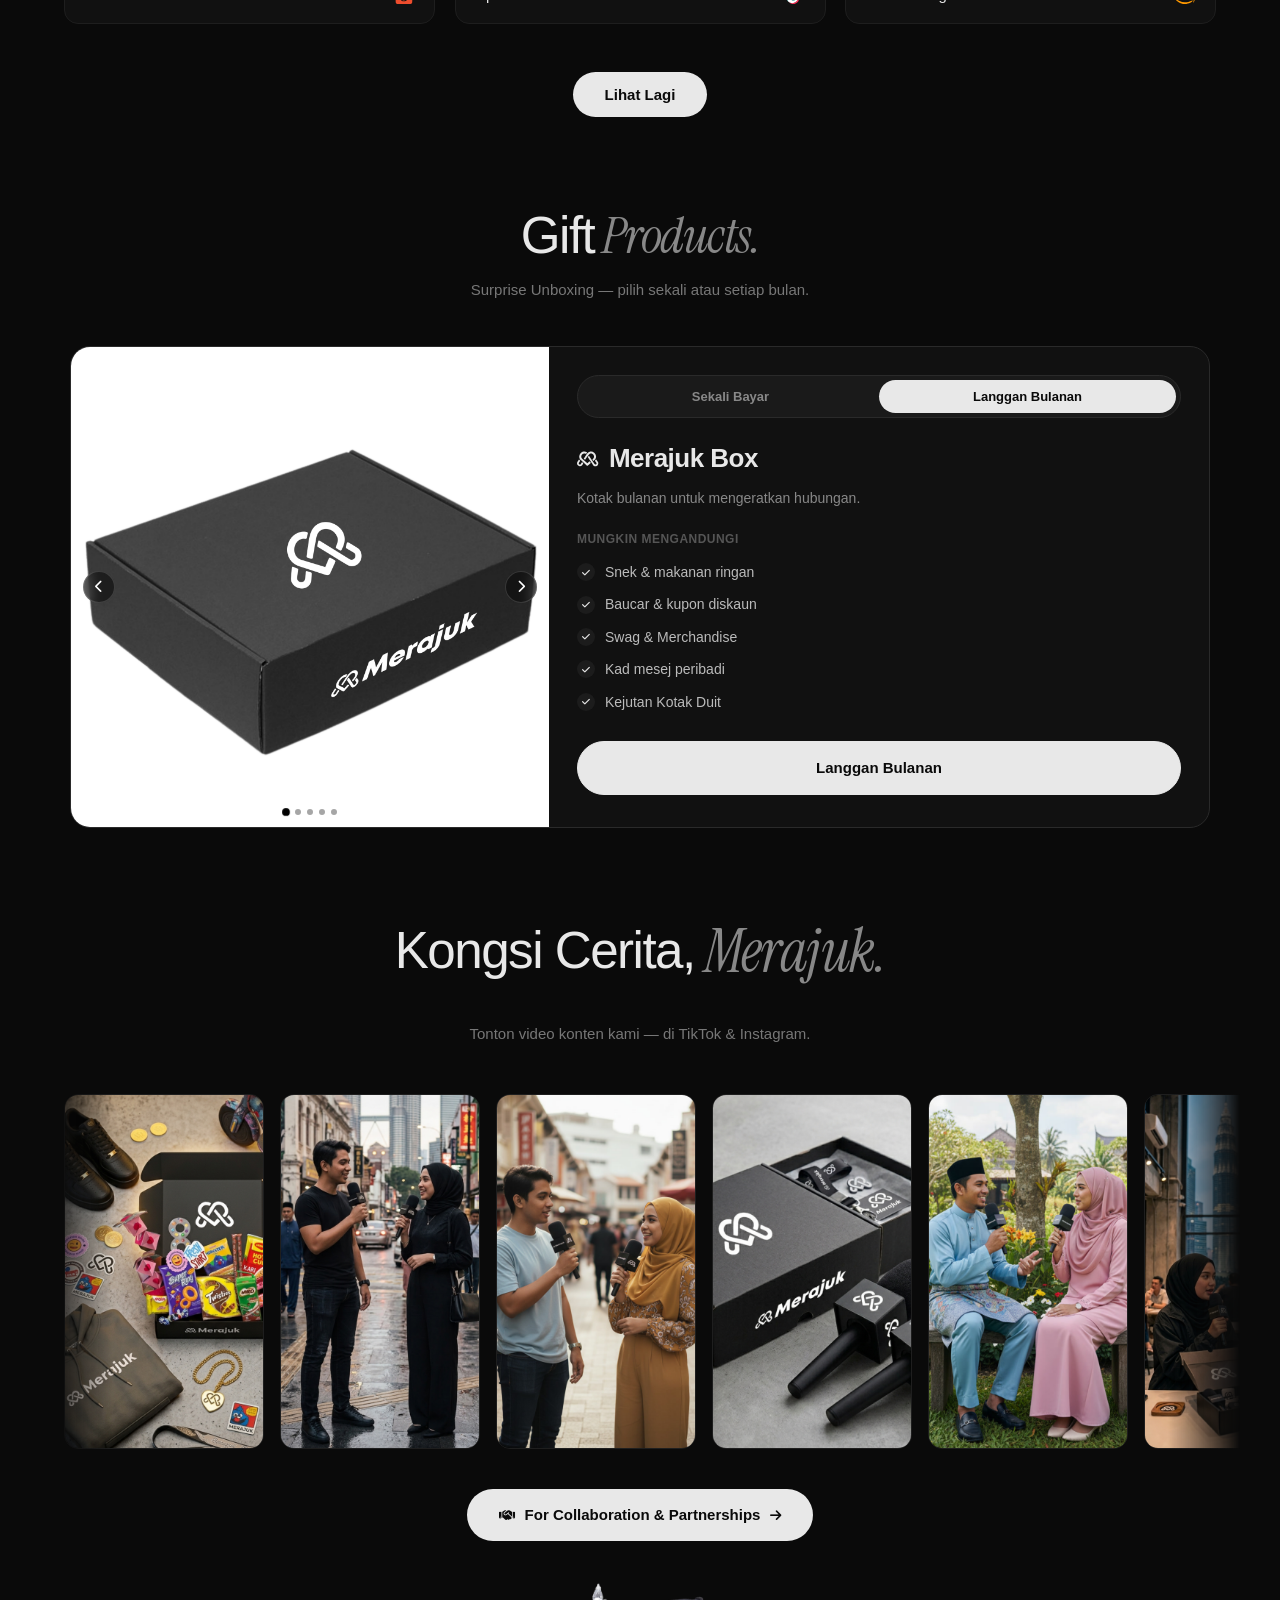
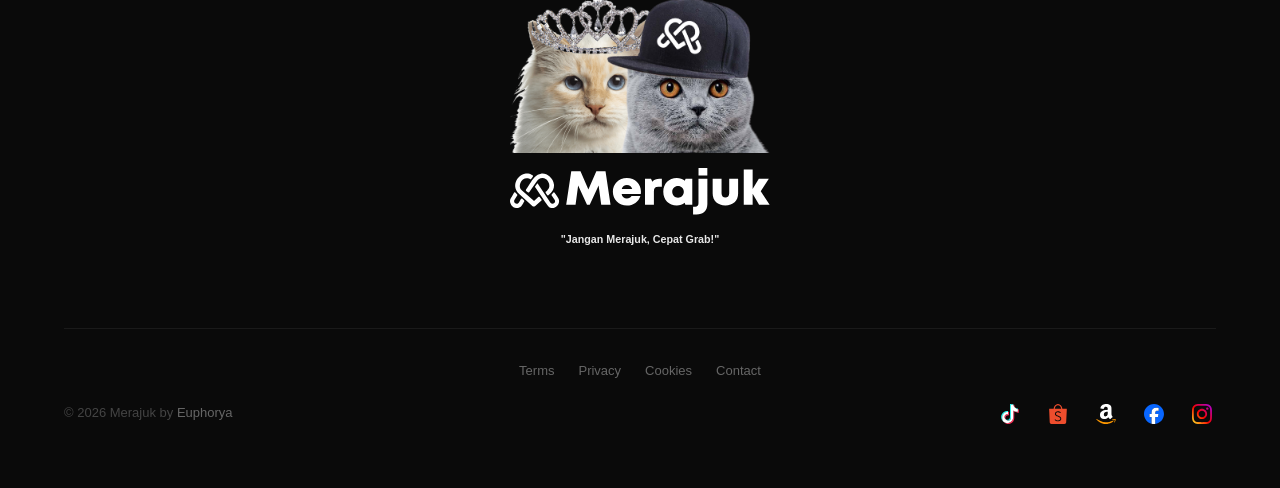
==== commit adf2959f: "product name match photo" ====
--- a/index.html
+++ b/index.html
@@ -1575,7 +1575,7 @@
       { "title": "Smart Mug", "price": "RM606", "category": "home", "platform": "tiktok", "image": "images/product11.png", "link": "https://vt.tiktok.com/ZS9MYLAAP2XqY-h9eHy" },
       { "title": "Smart Earbuds", "price": "RM1,170", "category": "tech", "platform": "amazon", "image": "images/product12.png", "link": "https://amzn.to/4vcj5QY" },
       { "title": "Everyday Backpack", "price": "RM1,405", "category": "lifestyle", "platform": "shopee", "image": "images/product13.png", "link": "https://s.shopee.com.my/8fQYXEAWqq" },
-      { "title": "Notebook", "price": "RM103", "category": "work", "platform": "tiktok", "image": "images/product14.png", "link": "https://vt.tiktok.com/ZS9MYNnbt1SXu-kclog" },
+      { "title": "Travel Pouch Bag", "price": "RM103", "category": "work", "platform": "tiktok", "image": "images/product14.png", "link": "https://vt.tiktok.com/ZS9MYNnbt1SXu-kclog" },
       { "title": "Ergonomic Office Chair", "price": "RM7,962", "category": "work", "platform": "amazon", "image": "images/product15.png", "link": "https://amzn.to/4vMsboF" },
       { "title": "Gel Pen", "price": "RM9", "category": "work", "platform": "shopee", "image": "images/product16.png", "link": "https://s.shopee.com.my/7AbkpHffl9" },
       { "title": "Smart Speaker", "price": "RM1,170", "category": "tech", "platform": "tiktok", "image": "images/product17.png", "link": "https://vt.tiktok.com/ZS9MYFSbMLgSo-f9Div" },
@@ -1590,7 +1590,7 @@
       { "title": "Smart Kitchen Gadget", "price": "RM400", "category": "home", "platform": "tiktok", "image": "images/product26.png", "link": "https://vt.tiktok.com/ZS9MY6141khCd-W5z6y" },
       { "title": "Large Pot", "price": "RM1,546", "category": "home", "platform": "amazon", "image": "images/product27.png", "link": "https://amzn.to/4f1pHf4" },
       { "title": "Multipurpose Shelving System", "price": "RM4,183", "category": "home", "platform": "shopee", "image": "images/product28.png", "link": "https://s.shopee.com.my/4fuPt2eXd1" },
-      { "title": "Modern Casual Shoes", "price": "RM1,998", "category": "wear", "platform": "tiktok", "image": "images/product29.png", "link": "https://vt.tiktok.com/ZS9MYMDSWCkC7-CShfQ" },
+      { "title": "Travel Electronics Bag", "price": "RM1,998", "category": "tech", "platform": "tiktok", "image": "images/product29.png", "link": "https://vt.tiktok.com/ZS9MYMDSWCkC7-CShfQ" },
       { "title": "Desk Lamp", "price": "RM564", "category": "home", "platform": "amazon", "image": "images/product30.png", "link": "https://amzn.to/4ybCVPi" }
     ];
 
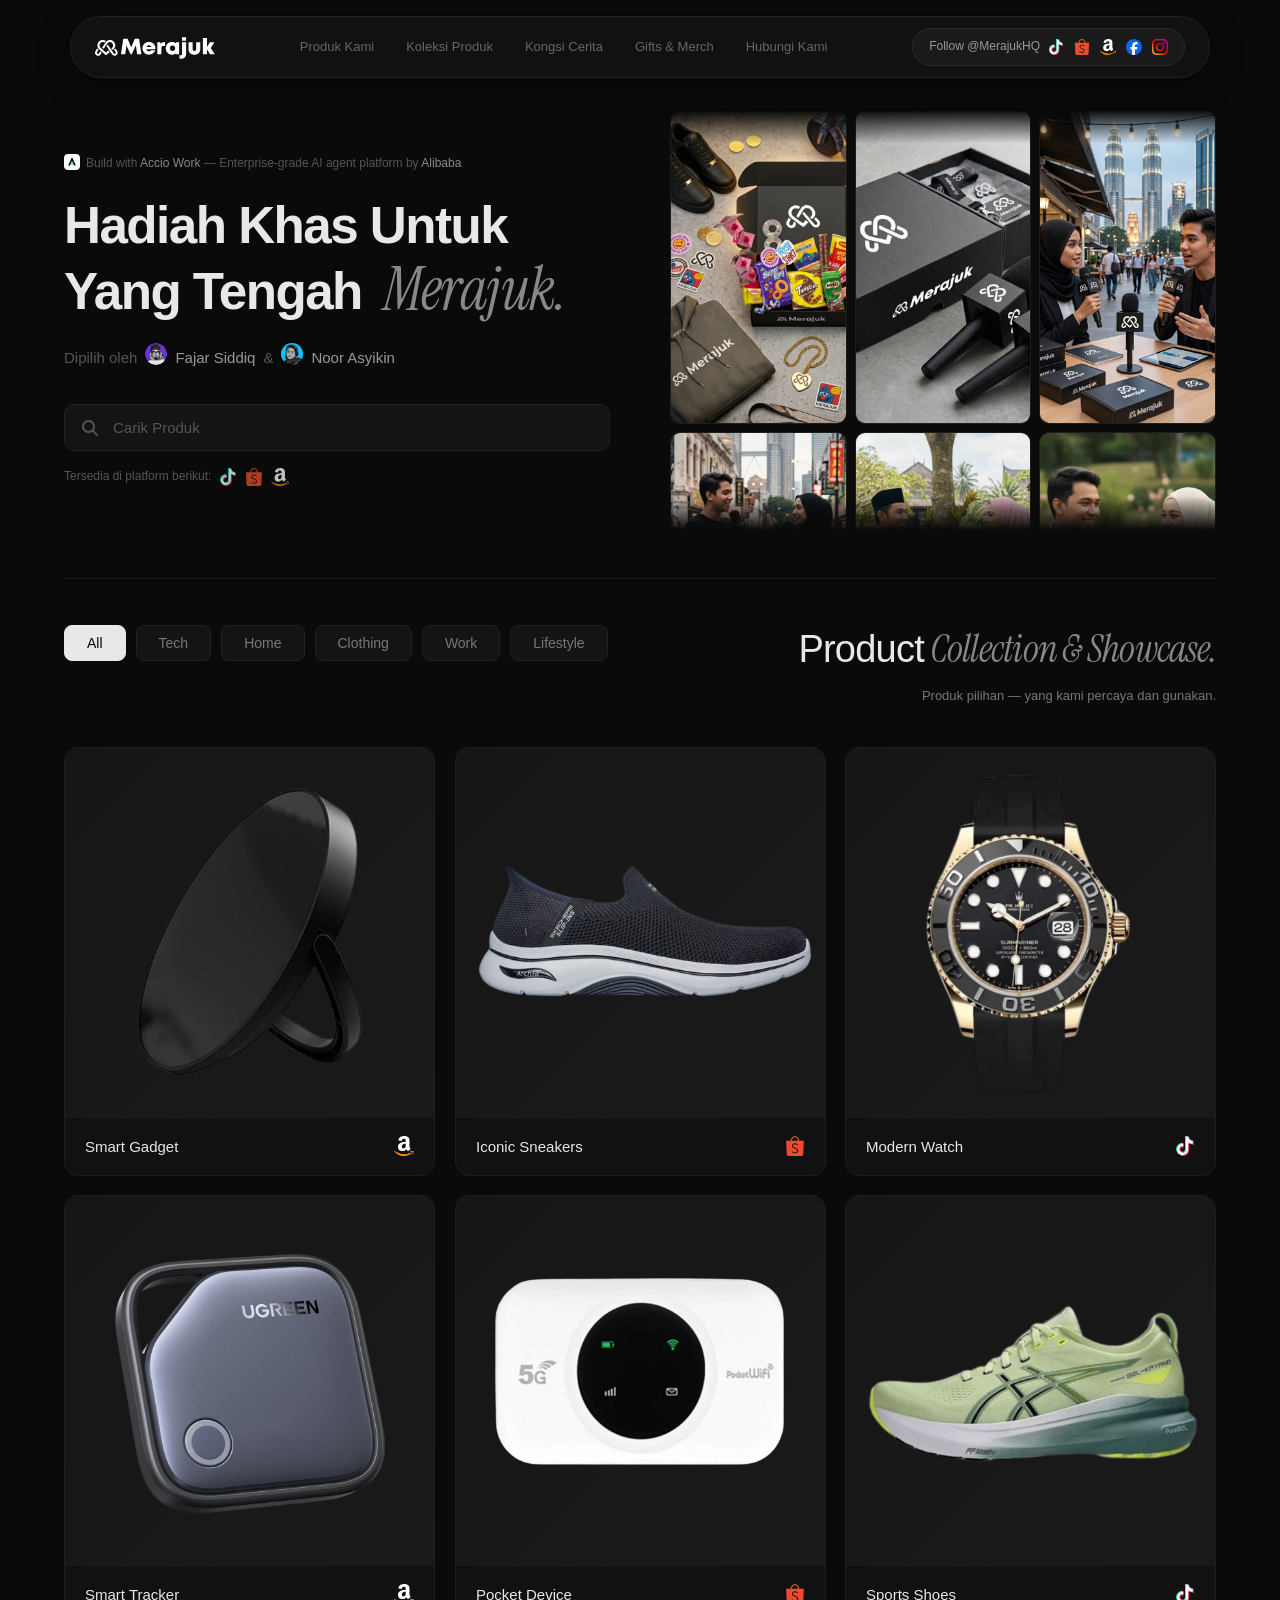
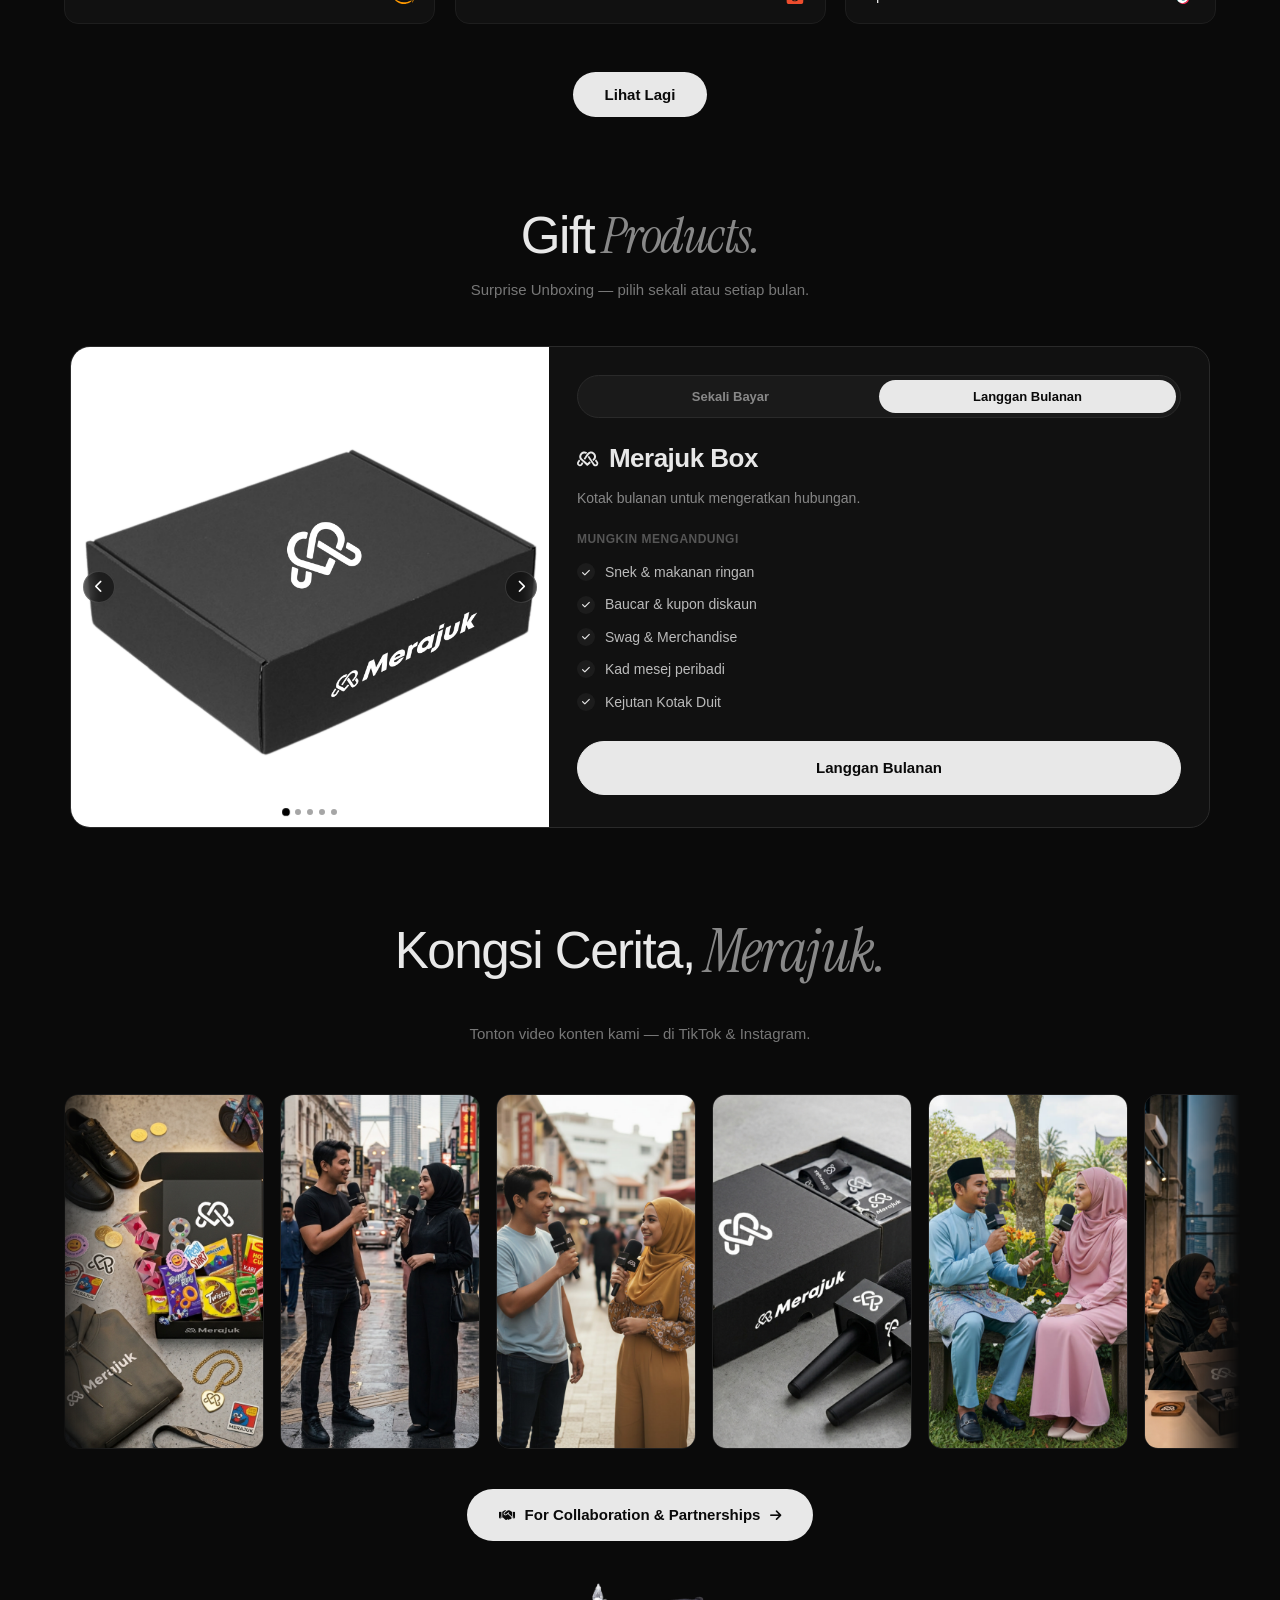
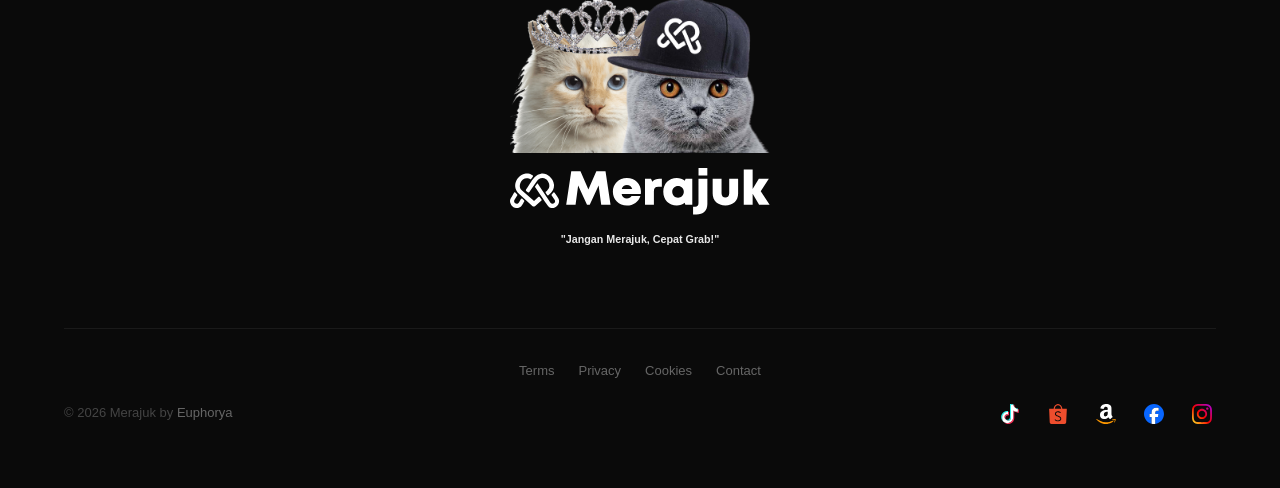
==== commit eea02a4c: "produc ttile issues" ====
--- a/index.html
+++ b/index.html
@@ -1562,12 +1562,12 @@
     };
 
     const products = [
-      { "title": "Iconic Sneakers", "price": "RM353", "category": "lifestyle", "platform": "shopee", "image": "images/product1.png", "link": "https://s.shopee.com.my/40eiyDM9U8" },
-      { "title": "Modern Watch", "price": "RM6,063", "category": "wear", "platform": "tiktok", "image": "images/product2.png", "link": "https://vt.tiktok.com/ZS9MYeu7n3vd4-7kKIQ/" },
-      { "title": "Smart Tracker", "price": "RM136", "category": "tech", "platform": "amazon", "image": "images/product3.png", "link": "https://amzn.to/4eV9zM5" },
-      { "title": "Pocket Device", "price": "RM1,170", "category": "tech", "platform": "shopee", "image": "images/product4.png", "link": "https://s.shopee.com.my/1LdxUB50Oe" },
-      { "title": "Sports Shoes", "price": "RM1,316", "category": "wear", "platform": "tiktok", "image": "images/product5.png", "link": "https://vt.tiktok.com/ZS9MYRtLTpXv1-cijH2" },
-      { "title": "Smart Gadget", "price": "RM846", "category": "tech", "platform": "amazon", "image": "images/product6.png", "link": "https://amzn.to/3SOfNpI" },
+      { "title": "Smart Gadget", "price": "RM846", "category": "tech", "platform": "amazon", "image": "images/product1.png", "link": "https://amzn.to/3SOfNpI" },
+      { "title": "Iconic Sneakers", "price": "RM353", "category": "lifestyle", "platform": "shopee", "image": "images/product2.png", "link": "https://s.shopee.com.my/40eiyDM9U8" },
+      { "title": "Modern Watch", "price": "RM6,063", "category": "wear", "platform": "tiktok", "image": "images/product3.png", "link": "https://vt.tiktok.com/ZS9MYeu7n3vd4-7kKIQ/" },
+      { "title": "Smart Tracker", "price": "RM136", "category": "tech", "platform": "amazon", "image": "images/product4.png", "link": "https://amzn.to/4eV9zM5" },
+      { "title": "Pocket Device", "price": "RM1,170", "category": "tech", "platform": "shopee", "image": "images/product5.png", "link": "https://s.shopee.com.my/1LdxUB50Oe" },
+      { "title": "Sports Shoes", "price": "RM1,316", "category": "wear", "platform": "tiktok", "image": "images/product6.png", "link": "https://vt.tiktok.com/ZS9MYRtLTpXv1-cijH2" },
       { "title": "Casual Wear", "price": "RM1,387", "category": "wear", "platform": "shopee", "image": "images/product7.png", "link": "https://s.shopee.com.my/2g9L5Vqm3R" },
       { "title": "Home Decor", "price": "RM235", "category": "home", "platform": "tiktok", "image": "images/product8.png", "link": "https://vt.tiktok.com/ZS9MY8qeetFSj-53XJG" },
       { "title": "Mini Keyboard", "price": "RM465", "category": "work", "platform": "amazon", "image": "images/product9.png", "link": "https://amzn.to/3Rlb1j9" },
